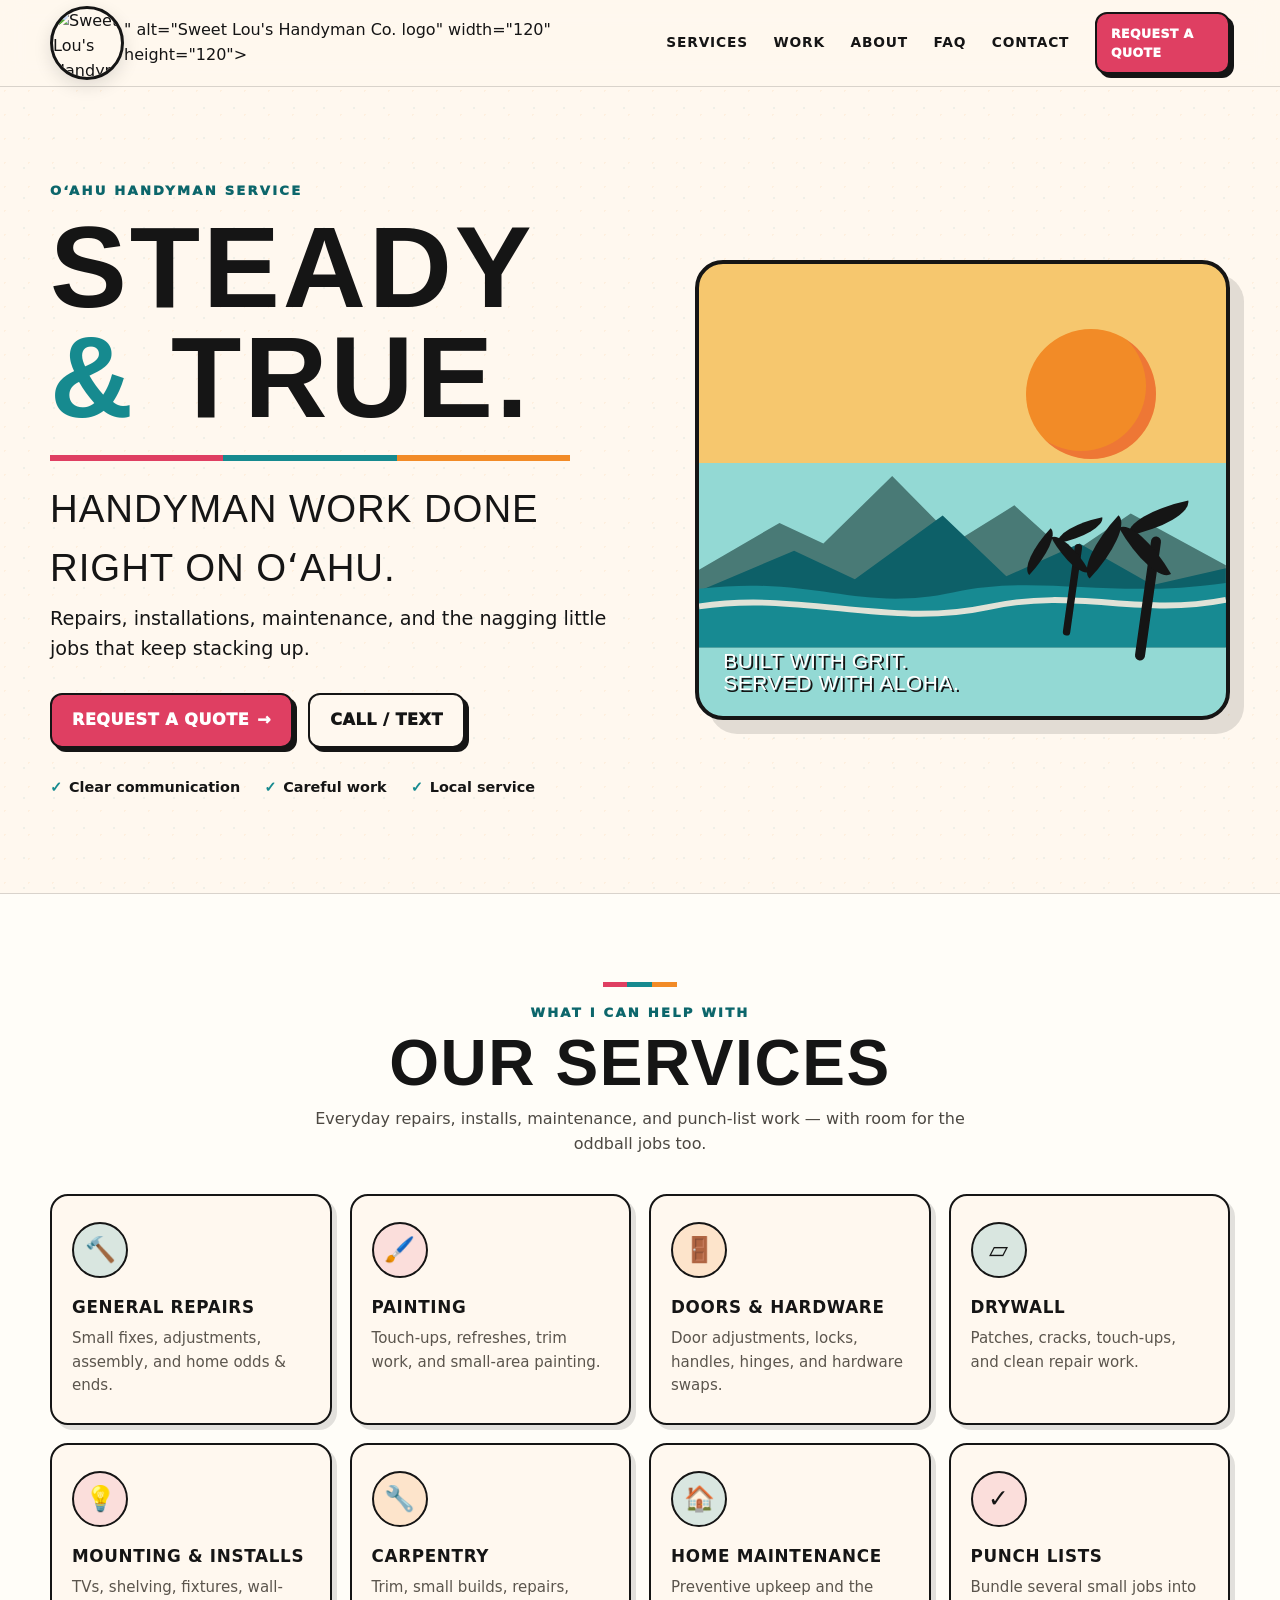
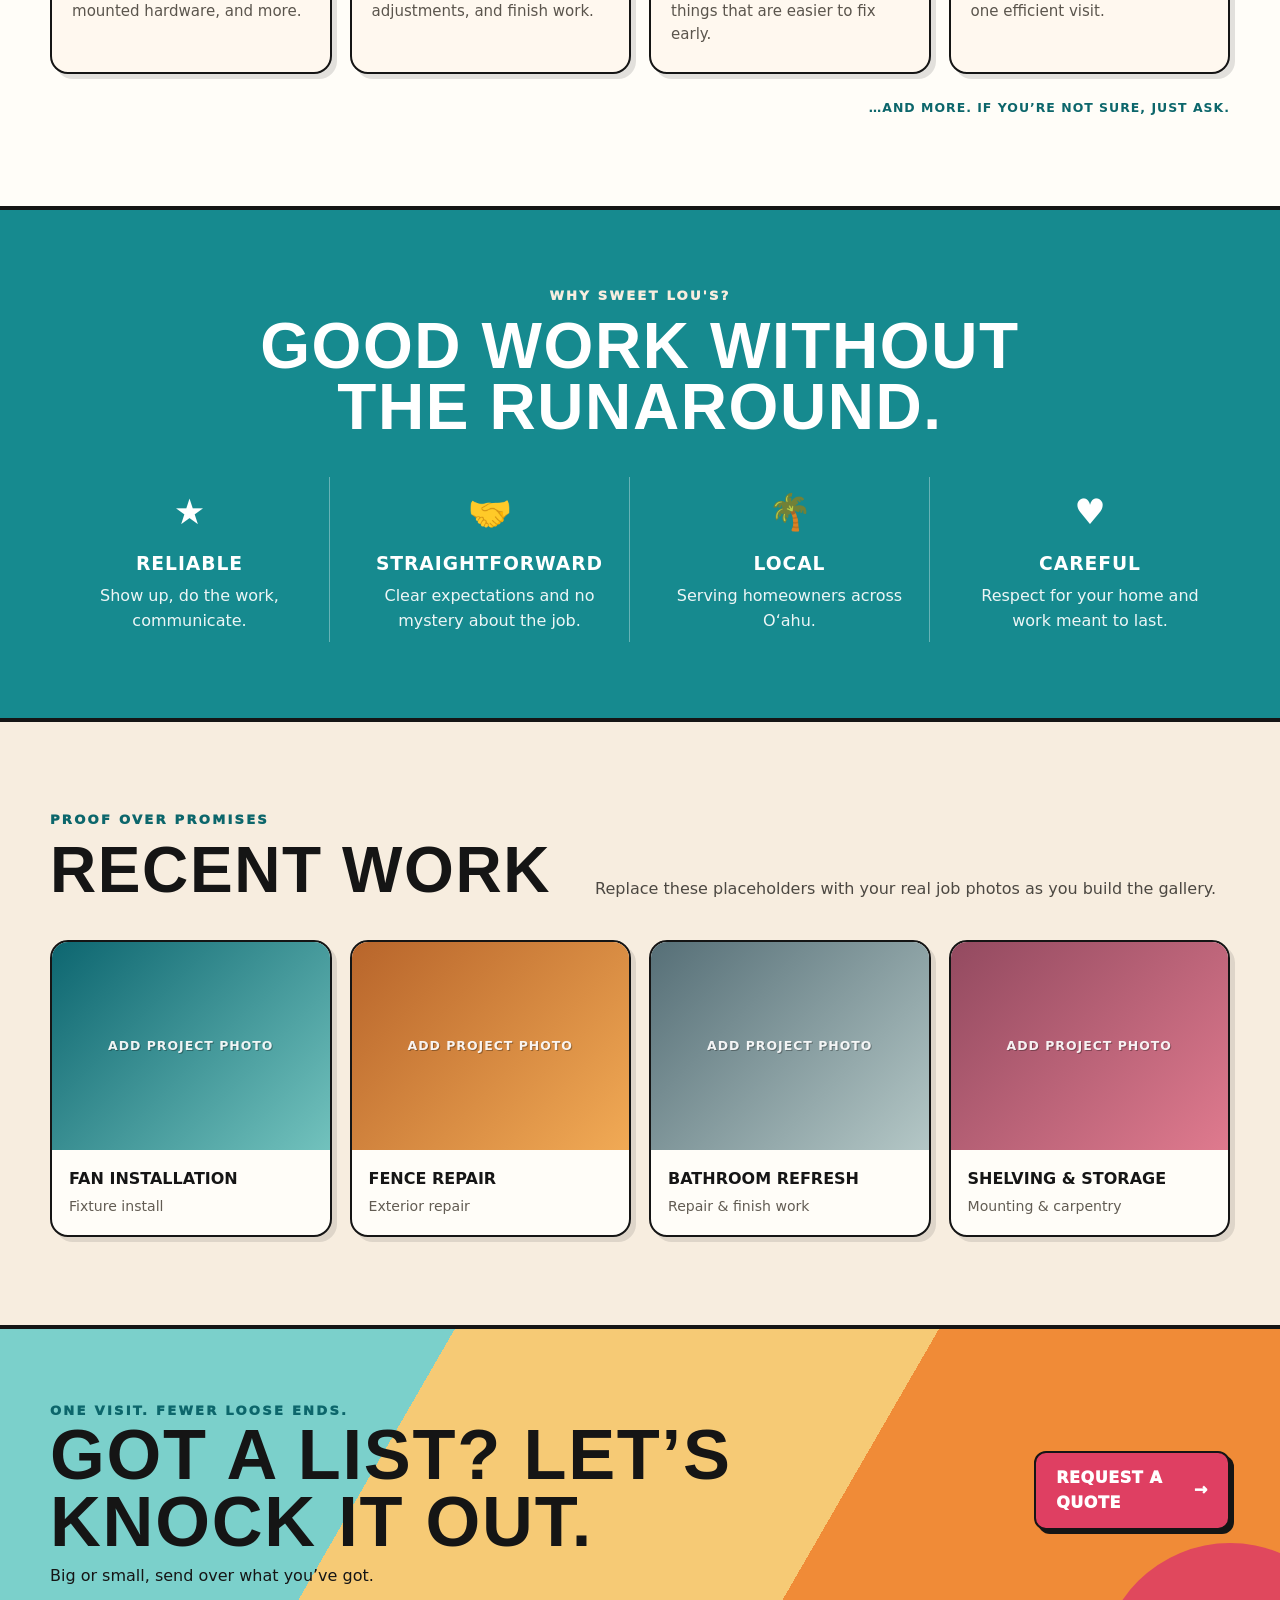
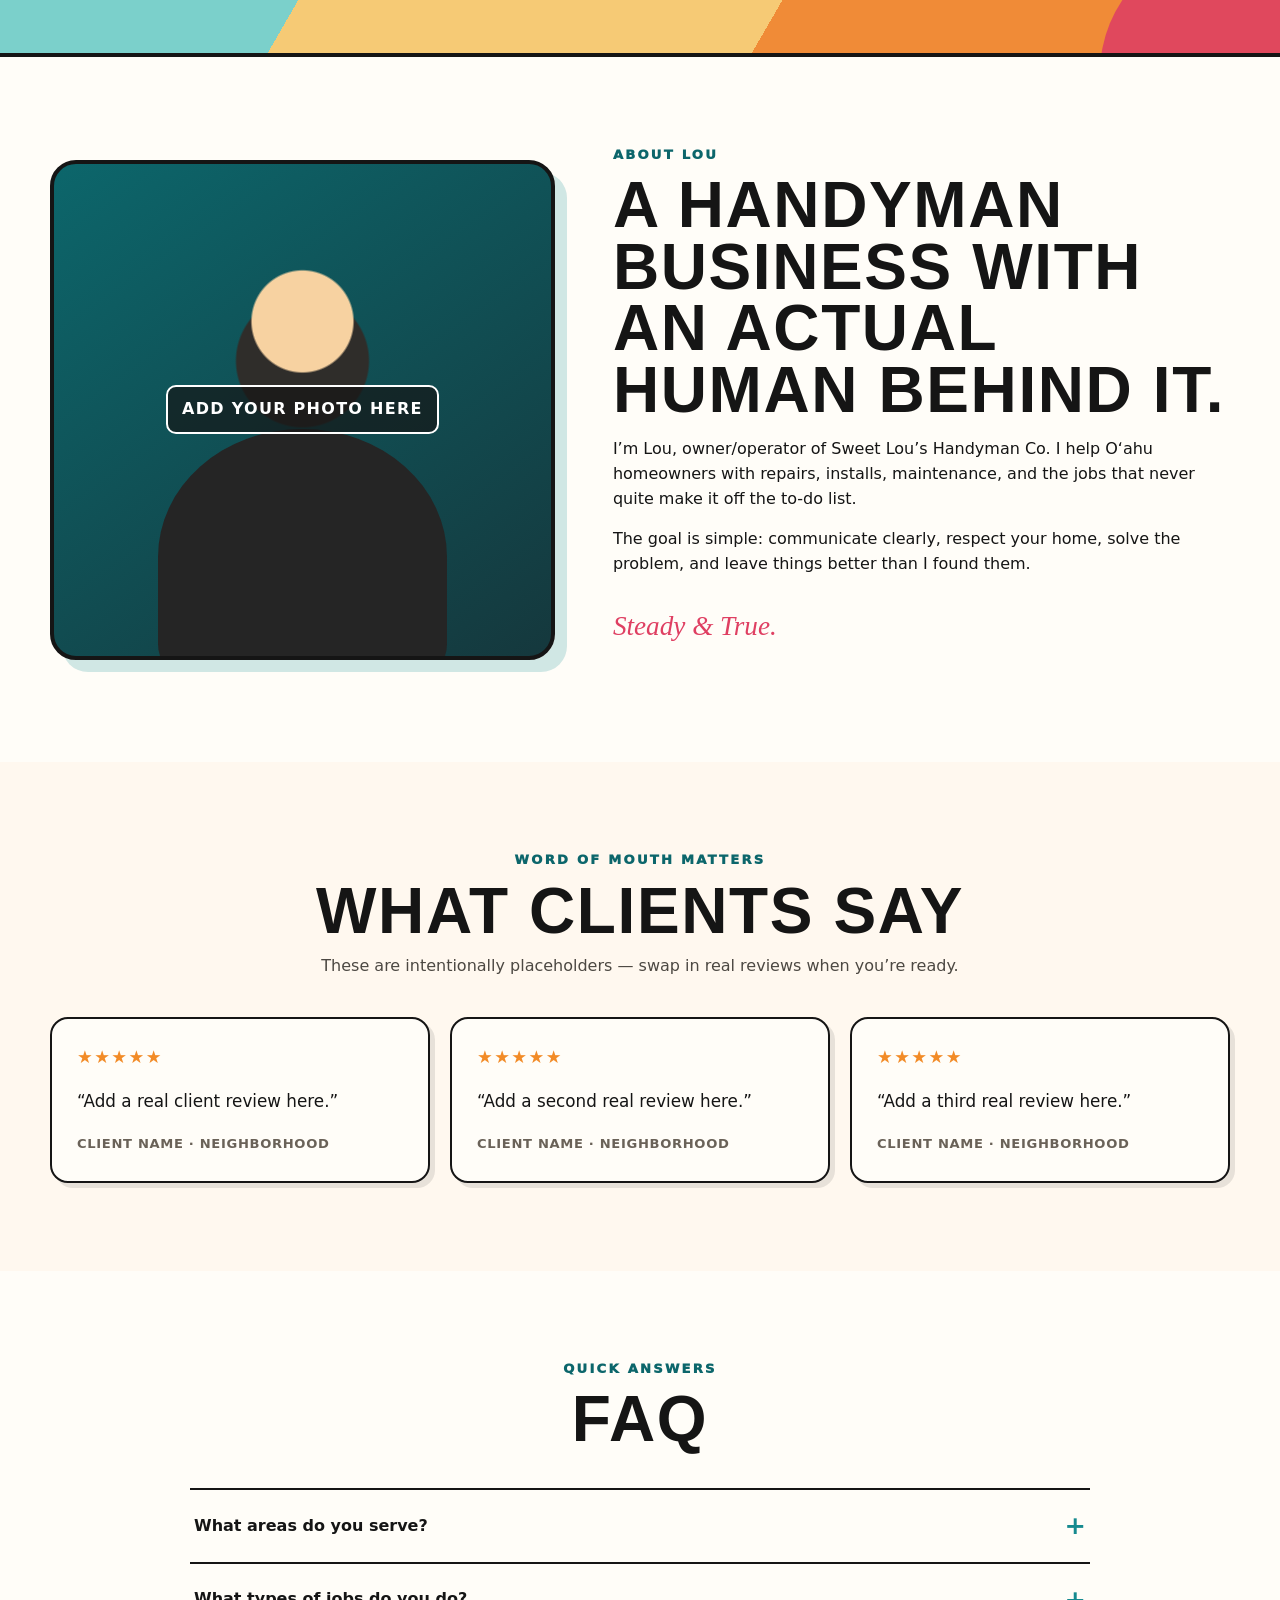
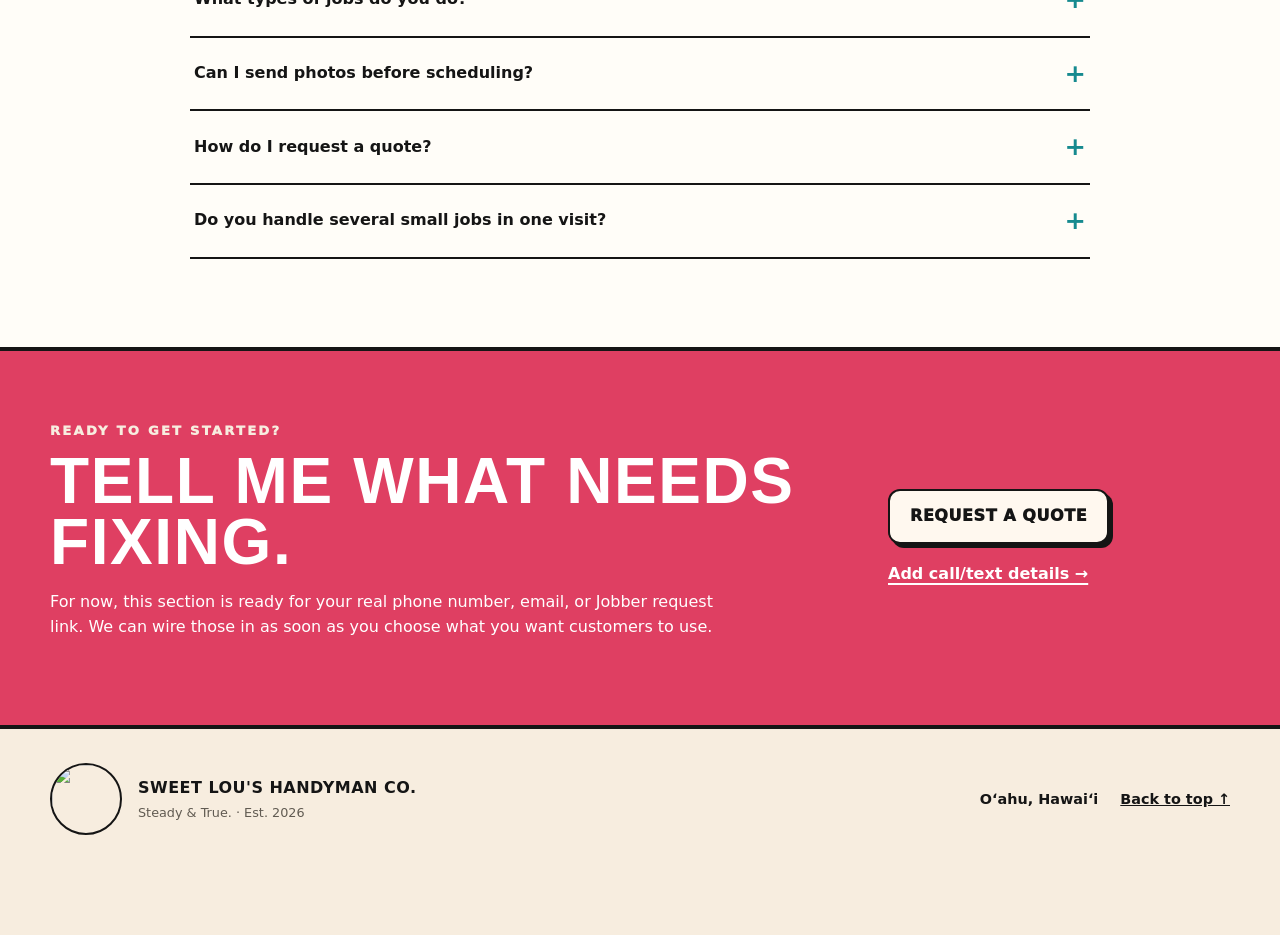
==== index.html @ 9adf1329 "Fix duplicate alt attribute in logo image tag Fixed the logo image tag by removing duplicate attribu" ====
<!doctype html>
<html lang="en">
<head>
  <meta charset="utf-8">
  <meta name="viewport" content="width=device-width, initial-scale=1">
  <meta name="theme-color" content="#168A8F">
  <meta name="description" content="Sweet Lou's Handyman Co. — dependable handyman repairs, installations, maintenance, and punch-list work on Oʻahu.">
  <meta property="og:title" content="Sweet Lou's Handyman Co.">
  <meta property="og:description" content="Steady & True. Handyman work done right on Oʻahu.">
  <meta property="og:type" content="website">
  <meta property="og:url" content="https://sweetloushandymanco.com/">
  <meta property="og:image" content="https://sweetloushandymanco.com/assets/logo.jpg">
  <title>Sweet Lou's Handyman Co. | Oʻahu Handyman</title>
  <link rel="icon" href="assets/logo.jpg">
  <link rel="stylesheet" href="style.css">
  <script defer src="script.js"></script>
</head>
<body>
  <a class="skip-link" href="#main">Skip to content</a>

  <header class="site-header" id="top">
    <div class="shell header-inner">
      <a class="brand" href="#top" aria-label="Sweet Lou's Handyman Co. home">
        <img src="images/logo.png"

     alt="Sweet Lou's Handyman Co."

     class="site-logo">" alt="Sweet Lou's Handyman Co. logo" width="120" height="120">
      </a>

      <button class="menu-toggle" type="button" aria-expanded="false" aria-controls="site-nav">
        <span class="sr-only">Open menu</span>
        <span></span><span></span><span></span>
      </button>

      <nav class="site-nav" id="site-nav" aria-label="Primary navigation">
        <a href="#services">Services</a>
        <a href="#work">Work</a>
        <a href="#about">About</a>
        <a href="#faq">FAQ</a>
        <a href="#contact">Contact</a>
        <a class="button button-small button-coral" href="#contact">Request a quote</a>
      </nav>
    </div>
  </header>

  <main id="main">
    <section class="hero section-pad">
      <div class="shell hero-grid">
        <div class="hero-copy">
          <p class="eyebrow">Oʻahu handyman service</p>
          <h1>Steady <span>&amp;</span> True.</h1>
          <div class="brand-rule" aria-hidden="true"><i></i><i></i><i></i></div>
          <p class="hero-kicker">Handyman work done right on Oʻahu.</p>
          <p class="hero-lede">Repairs, installations, maintenance, and the nagging little jobs that keep stacking up.</p>
          <div class="hero-actions">
            <a class="button button-coral" href="#contact">Request a quote <span aria-hidden="true">→</span></a>
            <a class="button button-outline" href="#contact">Call / text</a>
          </div>
          <ul class="hero-proof" aria-label="Service highlights">
            <li>Clear communication</li>
            <li>Careful work</li>
            <li>Local service</li>
          </ul>
        </div>

        <div class="hero-art" aria-label="Retro Oʻahu landscape illustration" role="img">
          <div class="sun"></div>
          <svg viewBox="0 0 720 430" aria-hidden="true" focusable="false">
            <path class="mountain back" d="M0 324 110 260 170 288 264 196 352 285 431 236 506 304 590 247 720 318 720 430 0 430Z"/>
            <path class="mountain front" d="M0 353 130 298 213 337 333 250 420 333 520 288 620 345 720 322 720 430 0 430Z"/>
            <path class="water" d="M0 350 C160 331 214 383 347 355 C466 329 560 365 720 342 L720 430 L0 430 Z"/>
            <path class="shore" d="M0 374 C139 353 260 404 395 375 C518 348 599 389 720 365"/>
          </svg>
          <div class="palm palm-one"><span></span></div>
          <div class="palm palm-two"><span></span></div>
          <div class="art-label">Built with grit.<br>Served with aloha.</div>
        </div>
      </div>
    </section>

    <section class="services section-pad" id="services">
      <div class="shell">
        <div class="section-heading centered">
          <span class="mini-rule" aria-hidden="true"></span>
          <p class="eyebrow">What I can help with</p>
          <h2>Our services</h2>
          <p>Everyday repairs, installs, maintenance, and punch-list work — with room for the oddball jobs too.</p>
        </div>

        <div class="service-grid">
          <article class="service-card"><div class="icon" aria-hidden="true">🔨</div><h3>General repairs</h3><p>Small fixes, adjustments, assembly, and home odds & ends.</p></article>
          <article class="service-card"><div class="icon" aria-hidden="true">🖌️</div><h3>Painting</h3><p>Touch-ups, refreshes, trim work, and small-area painting.</p></article>
          <article class="service-card"><div class="icon" aria-hidden="true">🚪</div><h3>Doors & hardware</h3><p>Door adjustments, locks, handles, hinges, and hardware swaps.</p></article>
          <article class="service-card"><div class="icon" aria-hidden="true">▱</div><h3>Drywall</h3><p>Patches, cracks, touch-ups, and clean repair work.</p></article>
          <article class="service-card"><div class="icon" aria-hidden="true">💡</div><h3>Mounting & installs</h3><p>TVs, shelving, fixtures, wall-mounted hardware, and more.</p></article>
          <article class="service-card"><div class="icon" aria-hidden="true">🔧</div><h3>Carpentry</h3><p>Trim, small builds, repairs, adjustments, and finish work.</p></article>
          <article class="service-card"><div class="icon" aria-hidden="true">🏠</div><h3>Home maintenance</h3><p>Preventive upkeep and the things that are easier to fix early.</p></article>
          <article class="service-card"><div class="icon" aria-hidden="true">✓</div><h3>Punch lists</h3><p>Bundle several small jobs into one efficient visit.</p></article>
        </div>
        <p class="service-more">…and more. If you’re not sure, just ask.</p>
      </div>
    </section>

    <section class="why-band" aria-labelledby="why-title">
      <div class="shell">
        <div class="section-heading centered light">
          <p class="eyebrow">Why Sweet Lou's?</p>
          <h2 id="why-title">Good work without the runaround.</h2>
        </div>
        <div class="why-grid">
          <article><div class="why-icon">★</div><h3>Reliable</h3><p>Show up, do the work, communicate.</p></article>
          <article><div class="why-icon">🤝</div><h3>Straightforward</h3><p>Clear expectations and no mystery about the job.</p></article>
          <article><div class="why-icon">🌴</div><h3>Local</h3><p>Serving homeowners across Oʻahu.</p></article>
          <article><div class="why-icon">♥</div><h3>Careful</h3><p>Respect for your home and work meant to last.</p></article>
        </div>
      </div>
    </section>

    <section class="work section-pad" id="work">
      <div class="shell">
        <div class="section-heading split-heading">
          <div>
            <p class="eyebrow">Proof over promises</p>
            <h2>Recent work</h2>
          </div>
          <p class="section-note">Replace these placeholders with your real job photos as you build the gallery.</p>
        </div>

        <div class="work-grid">
          <article class="work-card"><div class="work-image placeholder one"><span>Add project photo</span></div><div class="work-meta"><h3>Fan installation</h3><p>Fixture install</p></div></article>
          <article class="work-card"><div class="work-image placeholder two"><span>Add project photo</span></div><div class="work-meta"><h3>Fence repair</h3><p>Exterior repair</p></div></article>
          <article class="work-card"><div class="work-image placeholder three"><span>Add project photo</span></div><div class="work-meta"><h3>Bathroom refresh</h3><p>Repair & finish work</p></div></article>
          <article class="work-card"><div class="work-image placeholder four"><span>Add project photo</span></div><div class="work-meta"><h3>Shelving & storage</h3><p>Mounting & carpentry</p></div></article>
        </div>
      </div>
    </section>

    <section class="list-cta">
      <div class="shell list-cta-inner">
        <div>
          <p class="eyebrow">One visit. Fewer loose ends.</p>
          <h2>Got a list? Let’s knock it out.</h2>
          <p>Big or small, send over what you’ve got.</p>
        </div>
        <a class="button button-coral" href="#contact">Request a quote <span aria-hidden="true">→</span></a>
      </div>
    </section>

    <section class="about section-pad" id="about">
      <div class="shell about-grid">
        <div class="about-photo placeholder portrait" role="img" aria-label="Placeholder for a photo of Lou">
          <span>Add your photo here</span>
        </div>
        <div class="about-copy">
          <p class="eyebrow">About Lou</p>
          <h2>A handyman business with an actual human behind it.</h2>
          <p>I’m Lou, owner/operator of Sweet Lou’s Handyman Co. I help Oʻahu homeowners with repairs, installs, maintenance, and the jobs that never quite make it off the to-do list.</p>
          <p>The goal is simple: communicate clearly, respect your home, solve the problem, and leave things better than I found them.</p>
          <p class="signature">Steady & True.</p>
        </div>
      </div>
    </section>

    <section class="reviews section-pad" aria-labelledby="reviews-title">
      <div class="shell">
        <div class="section-heading centered">
          <p class="eyebrow">Word of mouth matters</p>
          <h2 id="reviews-title">What clients say</h2>
          <p>These are intentionally placeholders — swap in real reviews when you’re ready.</p>
        </div>
        <div class="review-grid">
          <article class="review-card"><div class="stars" aria-hidden="true">★★★★★</div><p>“Add a real client review here.”</p><span>Client name · Neighborhood</span></article>
          <article class="review-card"><div class="stars" aria-hidden="true">★★★★★</div><p>“Add a second real review here.”</p><span>Client name · Neighborhood</span></article>
          <article class="review-card"><div class="stars" aria-hidden="true">★★★★★</div><p>“Add a third real review here.”</p><span>Client name · Neighborhood</span></article>
        </div>
      </div>
    </section>

    <section class="faq section-pad" id="faq">
      <div class="shell faq-shell">
        <div class="section-heading centered">
          <p class="eyebrow">Quick answers</p>
          <h2>FAQ</h2>
        </div>
        <div class="accordion" data-accordion>
          <article class="faq-item">
            <h3><button type="button" aria-expanded="false"><span>What areas do you serve?</span><b aria-hidden="true">+</b></button></h3>
            <div class="faq-panel" hidden><p>Sweet Lou’s serves Oʻahu. Final service-area wording can be tightened once you decide exactly how far you want to travel for different job sizes.</p></div>
          </article>
          <article class="faq-item">
            <h3><button type="button" aria-expanded="false"><span>What types of jobs do you do?</span><b aria-hidden="true">+</b></button></h3>
            <div class="faq-panel" hidden><p>General repairs, drywall, painting, doors and hardware, mounting, installations, small carpentry, home maintenance, and punch lists. If a job falls outside your scope, you can say so up front.</p></div>
          </article>
          <article class="faq-item">
            <h3><button type="button" aria-expanded="false"><span>Can I send photos before scheduling?</span><b aria-hidden="true">+</b></button></h3>
            <div class="faq-panel" hidden><p>Yes. Photos and a short description make it much easier to understand the job and plan the visit. This will later be a natural place to plug in your smarter quote-intake system.</p></div>
          </article>
          <article class="faq-item">
            <h3><button type="button" aria-expanded="false"><span>How do I request a quote?</span><b aria-hidden="true">+</b></button></h3>
            <div class="faq-panel" hidden><p>For version one, the site can route visitors to your preferred contact or Jobber request link. Online booking and AI-assisted quote intake can be added later without redesigning the whole site.</p></div>
          </article>
          <article class="faq-item">
            <h3><button type="button" aria-expanded="false"><span>Do you handle several small jobs in one visit?</span><b aria-hidden="true">+</b></button></h3>
            <div class="faq-panel" hidden><p>Yes — punch lists are a great fit. Grouping several small tasks together can make the visit more efficient.</p></div>
          </article>
        </div>
      </div>
    </section>

    <section class="contact-band" id="contact">
      <div class="shell contact-grid">
        <div>
          <p class="eyebrow">Ready to get started?</p>
          <h2>Tell me what needs fixing.</h2>
          <p>For now, this section is ready for your real phone number, email, or Jobber request link. We can wire those in as soon as you choose what you want customers to use.</p>
        </div>
        <div class="contact-actions">
          <a class="button button-cream" href="#contact" data-placeholder-action="quote">Request a quote</a>
          <a class="text-link" href="#contact" data-placeholder-action="contact">Add call/text details →</a>
        </div>
      </div>
    </section>
  </main>

  <footer class="site-footer">
    <div class="shell footer-grid">
      <div class="footer-brand">
        <img src="assets/logo.jpg" alt="" width="92" height="92">
        <div><strong>Sweet Lou's Handyman Co.</strong><span>Steady & True. · Est. 2026</span></div>
      </div>
      <div class="footer-meta">
        <span>Oʻahu, Hawaiʻi</span>
        <a href="#top">Back to top ↑</a>
      </div>
    </div>
  </footer>

  <div class="mobile-cta" aria-label="Quick actions">
    <a href="#contact">Request a quote</a>
    <a href="#contact">Call / text</a>
  </div>

  <div class="toast" role="status" aria-live="polite" aria-atomic="true"></div>
</body>
</html>
---- style.css ----
:root {
  --ink: #151515;
  --cream: #f7eddf;
  --cream-2: #fff8ef;
  --paper: #fffdf8;
  --teal: #168a8f;
  --teal-dark: #0c666b;
  --coral: #df3f62;
  --coral-dark: #bd2f4d;
  --orange: #f28b27;
  --line: rgba(21, 21, 21, .16);
  --shadow: 0 18px 50px rgba(34, 28, 19, .12);
  --radius: 22px;
  --shell: min(1180px, calc(100% - 40px));
}

* { box-sizing: border-box; }
html { scroll-behavior: smooth; }
body {
  margin: 0;
  background: var(--cream-2);
  color: var(--ink);
  font-family: Inter, ui-sans-serif, system-ui, -apple-system, BlinkMacSystemFont, "Segoe UI", sans-serif;
  line-height: 1.55;
  text-rendering: optimizeLegibility;
}
img { max-width: 100%; display: block; }
a { color: inherit; }
button, a { -webkit-tap-highlight-color: transparent; }
button { font: inherit; }

.sr-only { position: absolute; width: 1px; height: 1px; padding: 0; margin: -1px; overflow: hidden; clip: rect(0,0,0,0); white-space: nowrap; border: 0; }
.skip-link { position: fixed; left: 16px; top: -100px; z-index: 9999; background: var(--ink); color: white; padding: 10px 14px; border-radius: 8px; }
.skip-link:focus { top: 16px; }
.shell { width: var(--shell); margin-inline: auto; }
.section-pad { padding: 88px 0; }

.site-header {
  position: sticky;
  top: 0;
  z-index: 1000;
  background: rgba(255, 248, 239, .94);
  backdrop-filter: blur(12px);
  border-bottom: 1px solid var(--line);
}
.header-inner { min-height: 86px; display: flex; align-items: center; justify-content: space-between; gap: 24px; }
.brand { display: inline-flex; align-items: center; text-decoration: none; }
.brand img { width: 74px; height: 74px; object-fit: cover; border-radius: 50%; border: 3px solid var(--ink); box-shadow: 0 6px 18px rgba(0,0,0,.12); }
.site-nav { display: flex; align-items: center; gap: clamp(16px, 2vw, 30px); font-size: .86rem; font-weight: 900; letter-spacing: .06em; text-transform: uppercase; }
.site-nav a { text-decoration: none; }
.site-nav > a:not(.button) { position: relative; }
.site-nav > a:not(.button)::after { content: ""; position: absolute; left: 0; right: 100%; bottom: -6px; height: 3px; background: var(--teal); transition: right .2s ease; }
.site-nav > a:not(.button):hover::after, .site-nav > a:not(.button):focus-visible::after { right: 0; }
.menu-toggle { display: none; width: 46px; height: 46px; border: 2px solid var(--ink); border-radius: 12px; background: transparent; padding: 9px; }
.menu-toggle span:not(.sr-only) { display: block; height: 3px; background: var(--ink); margin: 4px 0; border-radius: 4px; }

.button { display: inline-flex; align-items: center; justify-content: center; gap: 8px; min-height: 50px; padding: 13px 20px; border: 2px solid var(--ink); border-radius: 12px; text-decoration: none; font-weight: 950; letter-spacing: .035em; text-transform: uppercase; transition: transform .15s ease, box-shadow .15s ease, background .15s ease; box-shadow: 4px 4px 0 var(--ink); }
.button:hover, .button:focus-visible { transform: translate(-2px,-2px); box-shadow: 7px 7px 0 var(--ink); }
.button-small { min-height: 42px; padding: 10px 14px; font-size: .78rem; }
.button-coral { background: var(--coral); color: white; }
.button-coral:hover, .button-coral:focus-visible { background: var(--coral-dark); }
.button-outline { background: var(--cream-2); color: var(--ink); }
.button-cream { background: var(--cream-2); color: var(--ink); }

.hero { overflow: hidden; position: relative; border-bottom: 1px solid var(--line); }
.hero::before { content: ""; position: absolute; inset: 0; background-image: radial-gradient(circle at 20% 15%, rgba(242,139,39,.08) 0 1px, transparent 1px), radial-gradient(circle at 80% 70%, rgba(22,138,143,.07) 0 1px, transparent 1px); background-size: 24px 24px, 30px 30px; pointer-events: none; }
.hero-grid { min-height: 630px; display: grid; grid-template-columns: 1.05fr .95fr; align-items: center; gap: 54px; position: relative; }
.eyebrow { margin: 0 0 10px; color: var(--teal-dark); font-size: .82rem; font-weight: 950; letter-spacing: .17em; text-transform: uppercase; }
.hero h1, .section-heading h2, .about-copy h2, .list-cta h2, .contact-band h2 {
  margin: 0;
  font-family: Impact, Haettenschweiler, "Arial Narrow Bold", sans-serif;
  text-transform: uppercase;
  letter-spacing: .025em;
  line-height: .96;
}
.hero h1 { font-size: clamp(4rem, 9vw, 7.6rem); }
.hero h1 span { color: var(--teal); }
.brand-rule { display: flex; gap: 0; width: min(520px, 94%); margin: 22px 0 18px; }
.brand-rule i { height: 6px; display: block; flex: 1; }
.brand-rule i:nth-child(1) { background: var(--coral); }
.brand-rule i:nth-child(2) { background: var(--teal); }
.brand-rule i:nth-child(3) { background: var(--orange); }
.hero-kicker { margin: 0 0 6px; font-family: Impact, Haettenschweiler, "Arial Narrow Bold", sans-serif; text-transform: uppercase; font-size: clamp(1.6rem, 3vw, 2.55rem); letter-spacing: .025em; }
.hero-lede { max-width: 600px; margin: 0; font-size: clamp(1rem, 1.6vw, 1.2rem); }
.hero-actions { display: flex; flex-wrap: wrap; gap: 15px; margin-top: 30px; }
.hero-proof { display: flex; flex-wrap: wrap; gap: 10px 24px; padding: 0; margin: 28px 0 0; list-style: none; font-size: .9rem; font-weight: 800; }
.hero-proof li::before { content: "✓"; color: var(--teal); margin-right: 7px; font-weight: 1000; }

.hero-art { position: relative; min-height: 460px; border: 4px solid var(--ink); border-radius: 28px; overflow: hidden; background: linear-gradient(#f6c76e 0 44%, #93d9d4 44% 100%); box-shadow: 14px 14px 0 rgba(21,21,21,.12); }
.hero-art svg { position: absolute; inset: auto 0 0; width: 100%; height: 100%; }
.hero-art .mountain.back { fill: #497a76; }
.hero-art .mountain.front { fill: #0d6068; }
.hero-art .water { fill: #178a92; }
.hero-art .shore { fill: none; stroke: #f7eddf; stroke-width: 8; opacity: .9; }
.sun { position: absolute; width: 130px; aspect-ratio: 1; border-radius: 50%; background: var(--orange); right: 70px; top: 65px; box-shadow: inset -10px -8px 0 rgba(223,63,98,.25); }
.palm { position: absolute; width: 90px; height: 175px; bottom: 55px; z-index: 2; transform-origin: bottom center; }
.palm::before { content:""; position:absolute; left: 42px; bottom: 0; width: 10px; height: 125px; background: var(--ink); transform: rotate(8deg); border-radius: 8px; }
.palm span, .palm span::before, .palm span::after { position:absolute; content:""; width: 66px; height: 22px; background: var(--ink); border-radius: 100% 0 100% 0; top: 28px; left: 25px; transform-origin: 0 50%; }
.palm span { transform: rotate(-12deg); }
.palm span::before { top: -2px; left: 3px; transform: rotate(72deg); }
.palm span::after { top: -2px; left: 1px; transform: rotate(145deg); }
.palm-one { right: 35px; }
.palm-two { right: 110px; bottom: 80px; transform: scale(.74); }
.art-label { position:absolute; left: 24px; bottom: 22px; z-index:3; color: white; font-family: Impact, Haettenschweiler, "Arial Narrow Bold", sans-serif; text-transform:uppercase; font-size: 1.3rem; line-height:1.05; letter-spacing:.03em; text-shadow: 2px 2px 0 var(--ink); }

.section-heading { margin-bottom: 38px; }
.section-heading.centered { text-align: center; max-width: 760px; margin-inline: auto; margin-bottom: 38px; }
.section-heading h2, .about-copy h2, .list-cta h2, .contact-band h2 { font-size: clamp(2.4rem, 5vw, 4.2rem); }
.section-heading p:not(.eyebrow) { max-width: 700px; margin: 12px auto 0; color: #4c4842; }
.mini-rule { display: block; width: 74px; height: 5px; margin: 0 auto 16px; background: linear-gradient(90deg,var(--coral) 0 33%,var(--teal) 33% 66%,var(--orange) 66%); }

.services { background: var(--paper); }
.service-grid { display:grid; grid-template-columns: repeat(4, 1fr); gap: 18px; }
.service-card { padding: 26px 20px; background: var(--cream-2); border: 2px solid var(--ink); border-radius: 18px; box-shadow: 5px 5px 0 rgba(21,21,21,.12); transition: transform .15s ease; }
.service-card:hover { transform: translateY(-4px); }
.service-card:nth-child(3n+1) .icon { background: rgba(22,138,143,.16); }
.service-card:nth-child(3n+2) .icon { background: rgba(223,63,98,.14); }
.service-card:nth-child(3n) .icon { background: rgba(242,139,39,.18); }
.icon { width: 56px; height: 56px; display:grid; place-items:center; border: 2px solid var(--ink); border-radius: 50%; font-size:1.55rem; margin-bottom: 16px; }
.service-card h3 { margin:0 0 7px; font-size:1.05rem; text-transform:uppercase; letter-spacing:.04em; }
.service-card p { margin:0; color:#5b554d; font-size:.94rem; }
.service-more { margin:24px 0 0; text-align:right; font-weight:900; text-transform:uppercase; font-size:.78rem; letter-spacing:.08em; color:var(--teal-dark); }

.why-band { background: var(--teal); color: white; padding: 76px 0; border-block: 4px solid var(--ink); }
.section-heading.light .eyebrow, .section-heading.light p { color: var(--cream); }
.why-grid { display:grid; grid-template-columns: repeat(4,1fr); gap: 20px; }
.why-grid article { text-align:center; padding: 8px 18px; border-right: 1px solid rgba(255,255,255,.35); }
.why-grid article:last-child { border-right:0; }
.why-icon { font-size:2.2rem; margin-bottom:10px; }
.why-grid h3 { margin:0 0 6px; text-transform:uppercase; letter-spacing:.05em; }
.why-grid p { margin:0; opacity:.92; }

.work { background: var(--cream); }
.split-heading { display:flex; justify-content:space-between; align-items:end; gap:30px; }
.section-note { max-width:420px; margin:0; color:#5a544c; }
.work-grid { display:grid; grid-template-columns: repeat(4,1fr); gap:18px; }
.work-card { background: var(--paper); border:2px solid var(--ink); border-radius:18px; overflow:hidden; box-shadow: 5px 5px 0 rgba(21,21,21,.11); }
.work-image { aspect-ratio: 4 / 3; display:grid; place-items:center; color:rgba(255,255,255,.92); font-weight:900; text-transform:uppercase; font-size:.78rem; letter-spacing:.08em; text-shadow:1px 1px 0 rgba(0,0,0,.3); }
.work-image.one { background: linear-gradient(135deg,#0d6670,#72c2bd); }
.work-image.two { background: linear-gradient(135deg,#b8652b,#f1aa55); }
.work-image.three { background: linear-gradient(135deg,#566f77,#b4c7c6); }
.work-image.four { background: linear-gradient(135deg,#934a60,#df7a8e); }
.work-meta { padding:17px; }
.work-meta h3 { margin:0 0 4px; text-transform:uppercase; font-size:1rem; }
.work-meta p { margin:0; color:#625c53; font-size:.88rem; }

.list-cta { padding: 64px 0; background: linear-gradient(120deg,#7bd0cb 0 31%,#f6ca75 31% 64%,#f08b37 64% 100%); border-block:4px solid var(--ink); position:relative; overflow:hidden; }
.list-cta::after { content:""; position:absolute; width:260px; aspect-ratio:1; border-radius:50%; background:var(--coral); right:-80px; bottom:-150px; opacity:.88; }
.list-cta-inner { display:flex; align-items:center; justify-content:space-between; gap:34px; position:relative; z-index:1; }
.list-cta h2 { font-size:clamp(2.7rem,5.5vw,5rem); }
.list-cta p { margin:8px 0 0; }

.about { background: var(--paper); }
.about-grid { display:grid; grid-template-columns: .9fr 1.1fr; gap:58px; align-items:center; }
.about-photo { min-height:500px; border:4px solid var(--ink); border-radius:26px; box-shadow:12px 12px 0 rgba(22,138,143,.2); }
.placeholder { position:relative; overflow:hidden; }
.portrait { display:grid; place-items:center; color:white; background: radial-gradient(circle at 50% 32%, #f7d2a1 0 12%, transparent 12.5%), radial-gradient(circle at 50% 40%, #2f2d2a 0 17%, transparent 17.5%), linear-gradient(145deg,var(--teal-dark),#15383d); }
.portrait::before { content:""; position:absolute; width:58%; height:52%; border-radius:50% 50% 16% 16%; bottom:-6%; left:21%; background:#252525; }
.portrait span { position:relative; z-index:2; padding:10px 14px; border:2px solid white; border-radius:10px; background:rgba(21,21,21,.68); font-weight:900; text-transform:uppercase; letter-spacing:.08em; }
.about-copy p { max-width:700px; }
.about-copy .signature { font-family: Georgia, serif; font-style:italic; font-size:1.7rem; color:var(--coral); margin-top:28px; }

.reviews { background:var(--cream-2); }
.review-grid { display:grid; grid-template-columns:repeat(3,1fr); gap:20px; }
.review-card { background:var(--paper); border:2px solid var(--ink); border-radius:18px; padding:25px; box-shadow:5px 5px 0 rgba(21,21,21,.1); }
.stars { color:var(--orange); letter-spacing:.08em; font-size:1.1rem; }
.review-card p { font-size:1.05rem; }
.review-card span { font-size:.82rem; font-weight:900; color:#6a6258; text-transform:uppercase; letter-spacing:.05em; }

.faq { background:var(--paper); }
.faq-shell { max-width:900px; }
.accordion { border-top:2px solid var(--ink); }
.faq-item { border-bottom:2px solid var(--ink); }
.faq-item h3 { margin:0; }
.faq-item button { width:100%; min-height:66px; display:flex; justify-content:space-between; align-items:center; gap:24px; padding:16px 4px; border:0; background:transparent; text-align:left; color:var(--ink); font-weight:900; font-size:1rem; cursor:pointer; }
.faq-item b { font-size:1.6rem; color:var(--teal); transition:transform .2s ease; }
.faq-item button[aria-expanded="true"] b { transform:rotate(45deg); }
.faq-panel { padding:0 4px 20px; color:#544f48; }
.faq-panel p { margin:0; }

.contact-band { background:var(--coral); color:white; border-block:4px solid var(--ink); padding:70px 0; }
.contact-band .eyebrow { color:var(--cream); }
.contact-grid { display:grid; grid-template-columns:1.4fr .6fr; gap:40px; align-items:center; }
.contact-band p { max-width:700px; }
.contact-actions { display:flex; flex-direction:column; align-items:flex-start; gap:18px; }
.text-link { font-weight:900; text-decoration-thickness:2px; text-underline-offset:4px; }

.site-footer { background:var(--cream); padding:34px 0 100px; }
.footer-grid { display:flex; justify-content:space-between; align-items:center; gap:24px; }
.footer-brand { display:flex; align-items:center; gap:16px; }
.footer-brand img { width:72px; height:72px; object-fit:cover; border-radius:50%; border:2px solid var(--ink); }
.footer-brand strong, .footer-brand span { display:block; }
.footer-brand strong { text-transform:uppercase; letter-spacing:.03em; }
.footer-brand span { font-size:.8rem; color:#615b52; margin-top:3px; }
.footer-meta { display:flex; gap:22px; align-items:center; font-size:.9rem; font-weight:800; }

.mobile-cta { display:none; }
.toast { position:fixed; right:20px; bottom:20px; z-index:2000; max-width:340px; padding:14px 16px; border-radius:12px; background:var(--ink); color:white; box-shadow:var(--shadow); opacity:0; transform:translateY(12px); pointer-events:none; transition:.2s ease; font-size:.92rem; }
.toast.show { opacity:1; transform:translateY(0); }

:focus-visible { outline:4px solid var(--orange); outline-offset:3px; }

@media (max-width: 980px) {
  :root { --shell: min(100% - 28px, 820px); }
  .section-pad { padding:70px 0; }
  .site-nav { position:absolute; top:86px; left:0; right:0; display:none; flex-direction:column; align-items:stretch; padding:18px 22px 24px; background:var(--cream-2); border-bottom:2px solid var(--ink); box-shadow:0 18px 30px rgba(0,0,0,.1); }
  .site-nav.open { display:flex; }
  .site-nav > a:not(.button) { padding:8px 0; }
  .menu-toggle { display:block; }
  .hero-grid { grid-template-columns:1fr; min-height:auto; gap:38px; }
  .hero-copy { padding-top:14px; }
  .hero-art { min-height:380px; }
  .service-grid, .work-grid { grid-template-columns:repeat(2,1fr); }
  .why-grid { grid-template-columns:repeat(2,1fr); }
  .why-grid article:nth-child(2) { border-right:0; }
  .why-grid article { padding:22px; border-bottom:1px solid rgba(255,255,255,.3); }
  .why-grid article:nth-child(3), .why-grid article:nth-child(4) { border-bottom:0; }
  .about-grid { grid-template-columns:1fr; }
  .about-photo { min-height:420px; }
  .review-grid { grid-template-columns:1fr; }
  .contact-grid { grid-template-columns:1fr; }
}

@media (max-width: 640px) {
  body { padding-bottom:72px; }
  .header-inner { min-height:76px; }
  .brand img { width:62px; height:62px; }
  .site-nav { top:76px; }
  .section-pad { padding:56px 0; }
  .hero { padding-top:38px; }
  .hero h1 { font-size:clamp(3.2rem,16vw,5rem); }
  .hero-kicker { font-size:1.6rem; }
  .hero-actions .button { width:100%; }
  .hero-art { min-height:300px; border-width:3px; }
  .sun { width:92px; right:38px; top:42px; }
  .palm { transform:scale(.72); transform-origin:bottom right; }
  .palm-two { right:75px; transform:scale(.52); }
  .service-grid, .work-grid, .why-grid { grid-template-columns:1fr; }
  .service-card { display:grid; grid-template-columns:56px 1fr; column-gap:14px; align-items:start; }
  .service-card .icon { grid-row:1 / span 2; margin:0; }
  .service-card h3 { margin-top:4px; }
  .why-grid article { border-right:0; border-bottom:1px solid rgba(255,255,255,.3)!important; }
  .why-grid article:last-child { border-bottom:0!important; }
  .split-heading, .list-cta-inner, .footer-grid { flex-direction:column; align-items:flex-start; }
  .list-cta h2 { font-size:2.9rem; }
  .about-photo { min-height:360px; }
  .contact-actions, .contact-actions .button { width:100%; }
  .footer-meta { flex-direction:column; align-items:flex-start; gap:7px; }
  .site-footer { padding-bottom:30px; }
  .mobile-cta { display:grid; grid-template-columns:1.35fr 1fr; position:fixed; z-index:1500; left:0; right:0; bottom:0; background:var(--ink); padding:8px; gap:8px; }
  .mobile-cta a { min-height:48px; display:grid; place-items:center; text-align:center; text-decoration:none; border-radius:10px; font-size:.78rem; font-weight:950; text-transform:uppercase; letter-spacing:.05em; }
  .mobile-cta a:first-child { background:var(--coral); color:white; }
  .mobile-cta a:last-child { background:var(--cream); color:var(--ink); }
  .toast { bottom:84px; left:14px; right:14px; max-width:none; }
}

@media (prefers-reduced-motion: reduce) {
  *, *::before, *::after { scroll-behavior:auto!important; animation:none!important; transition:none!important; }
}
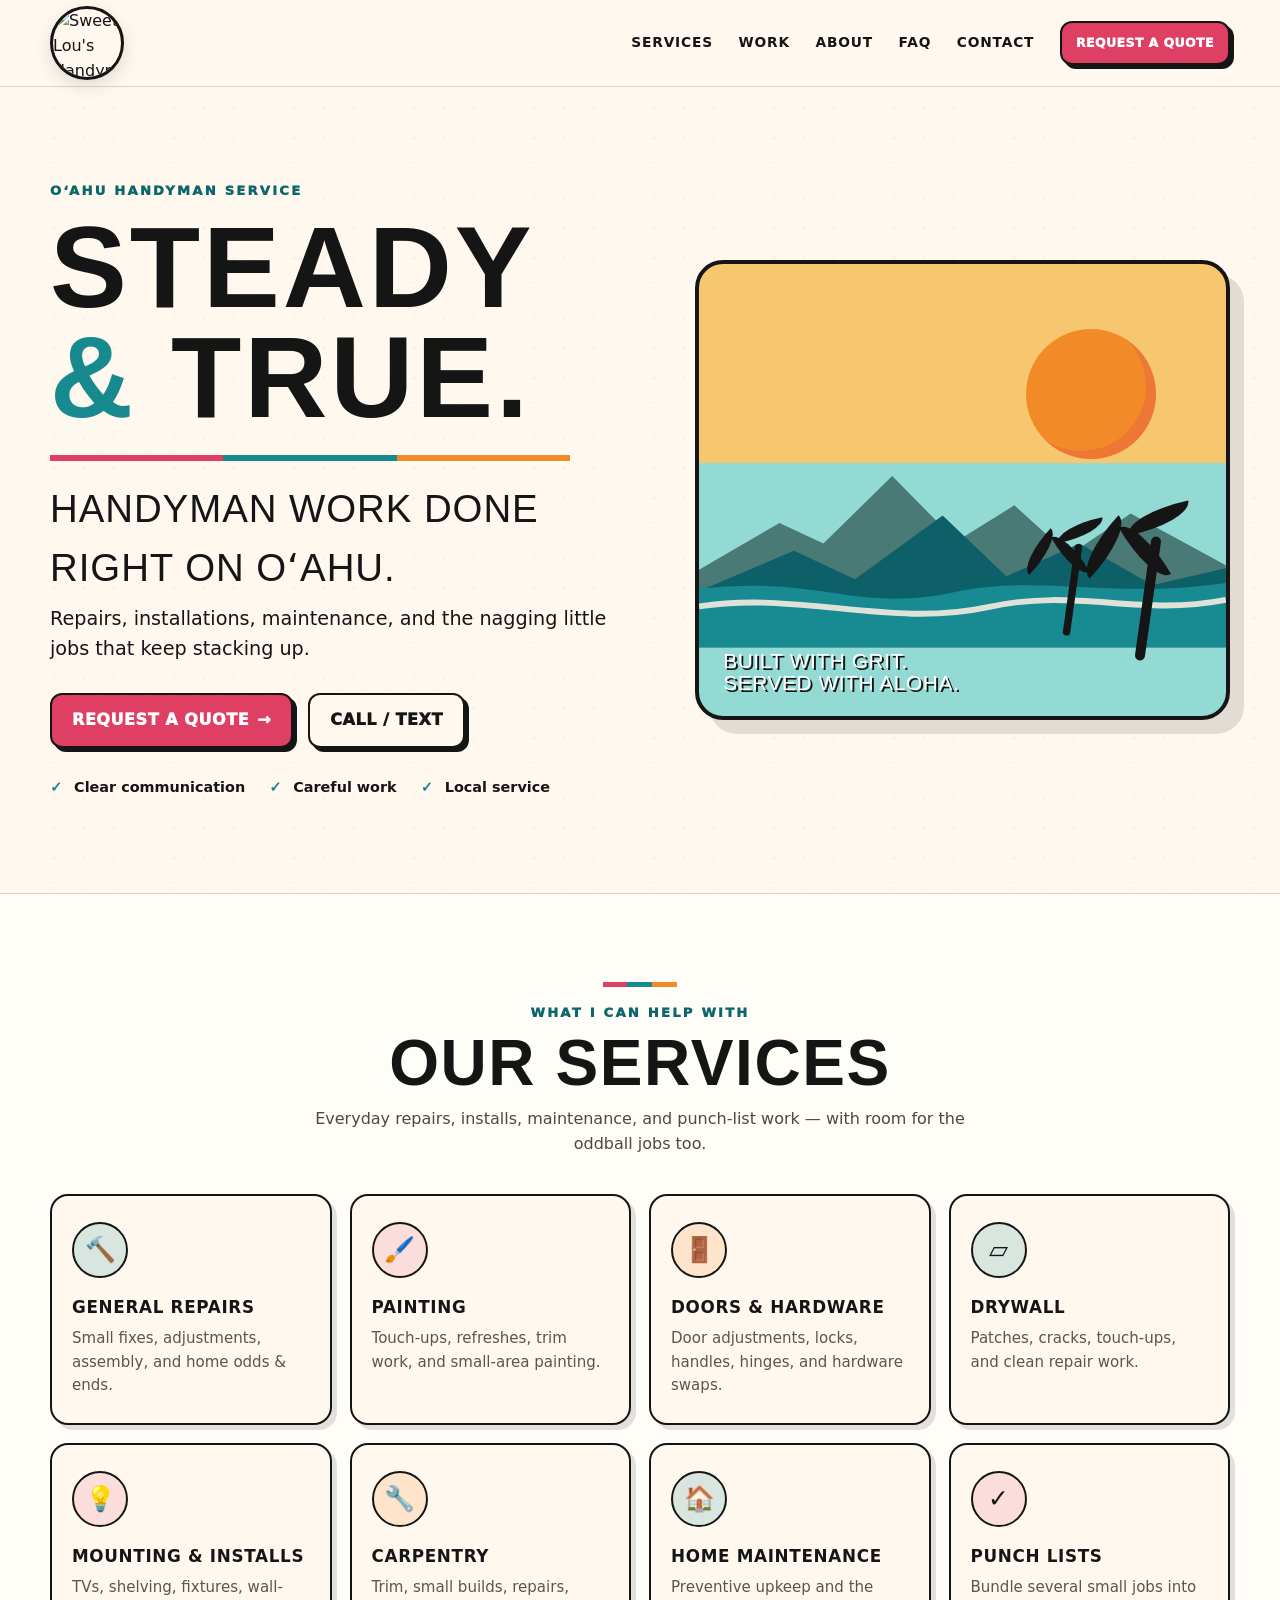
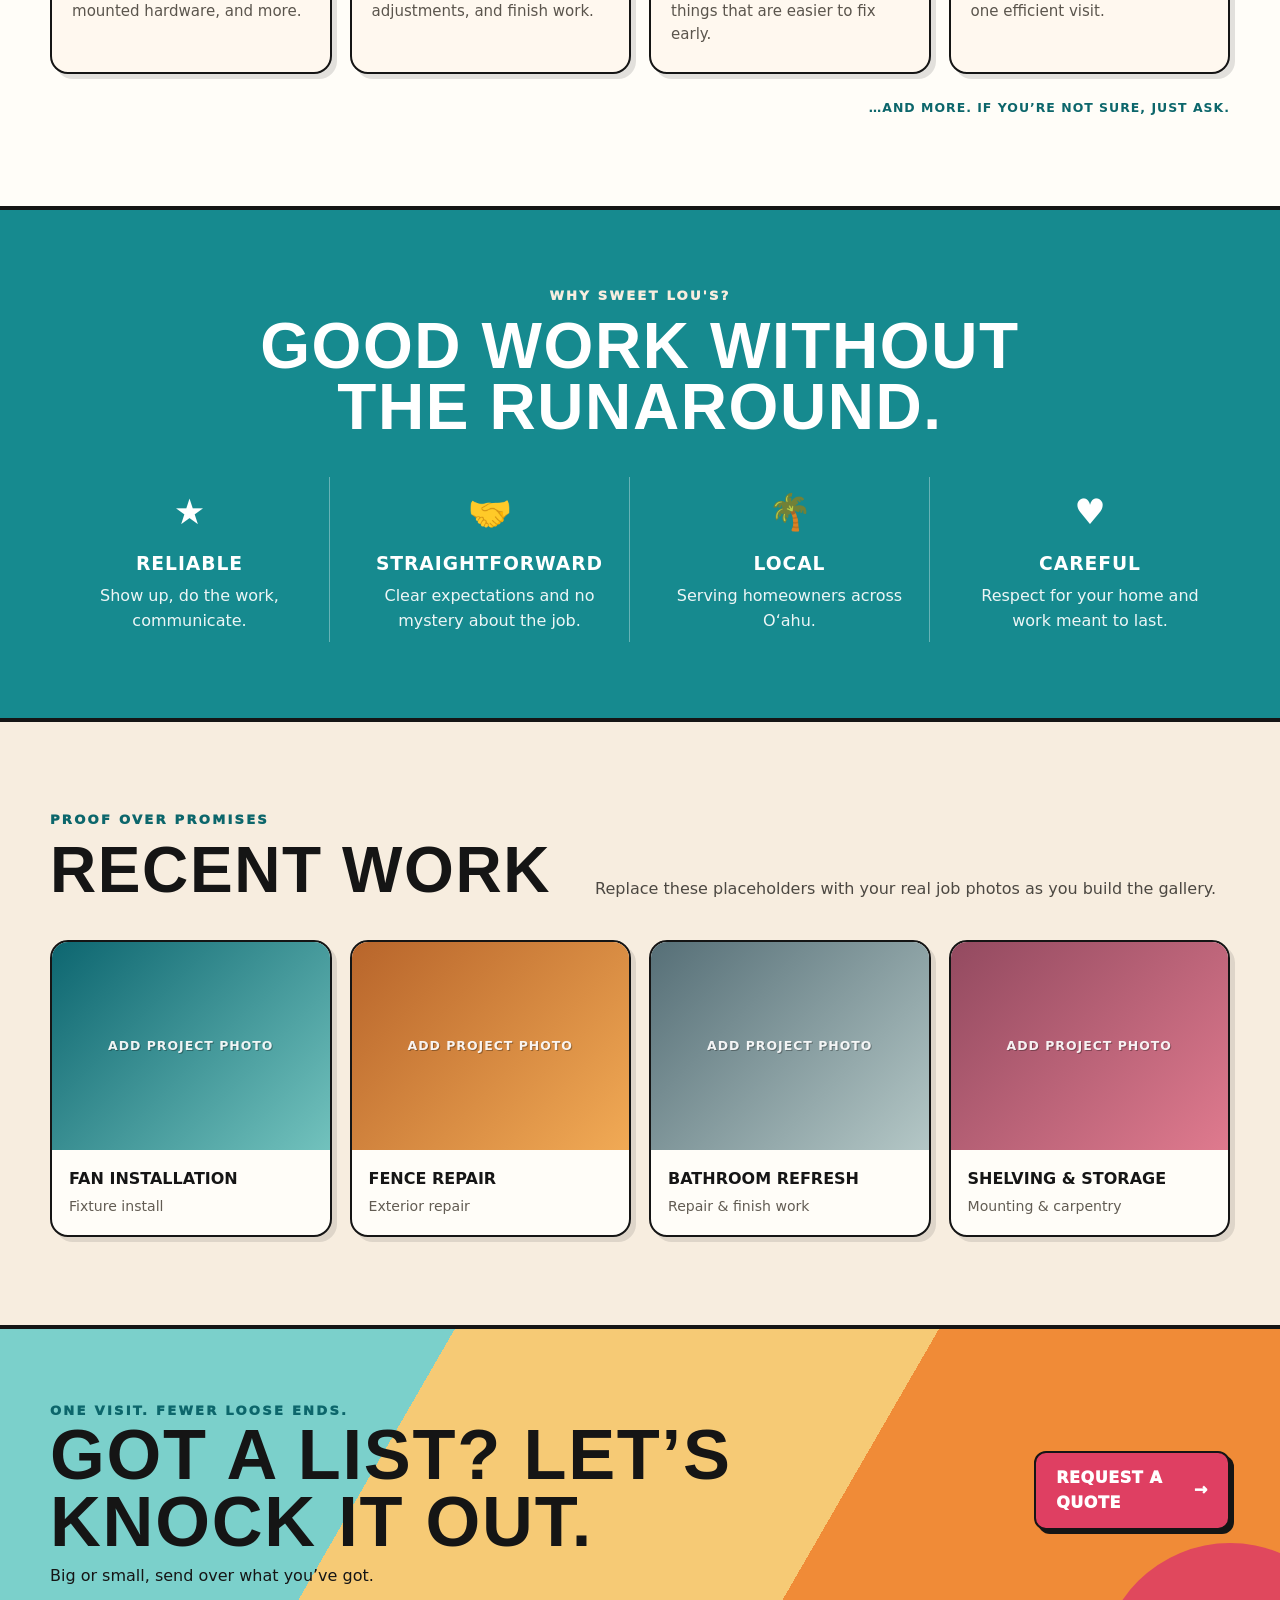
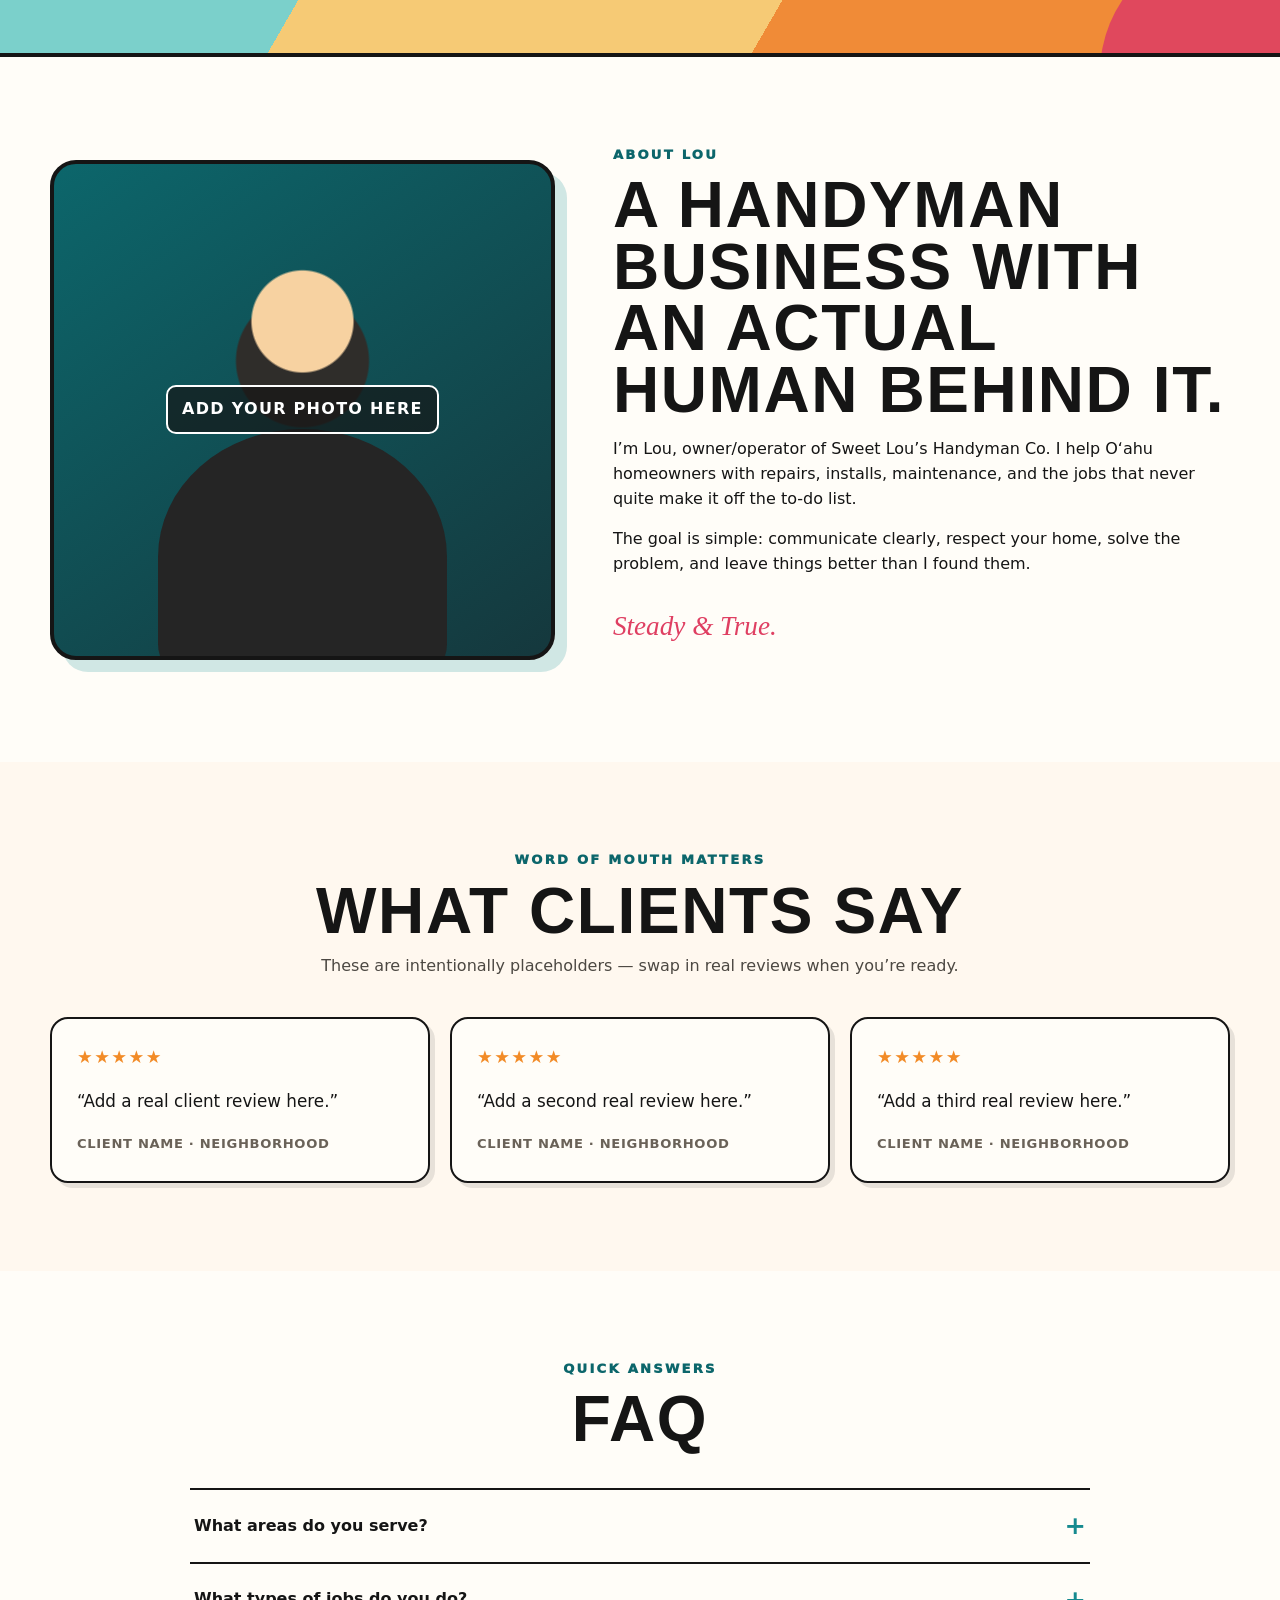
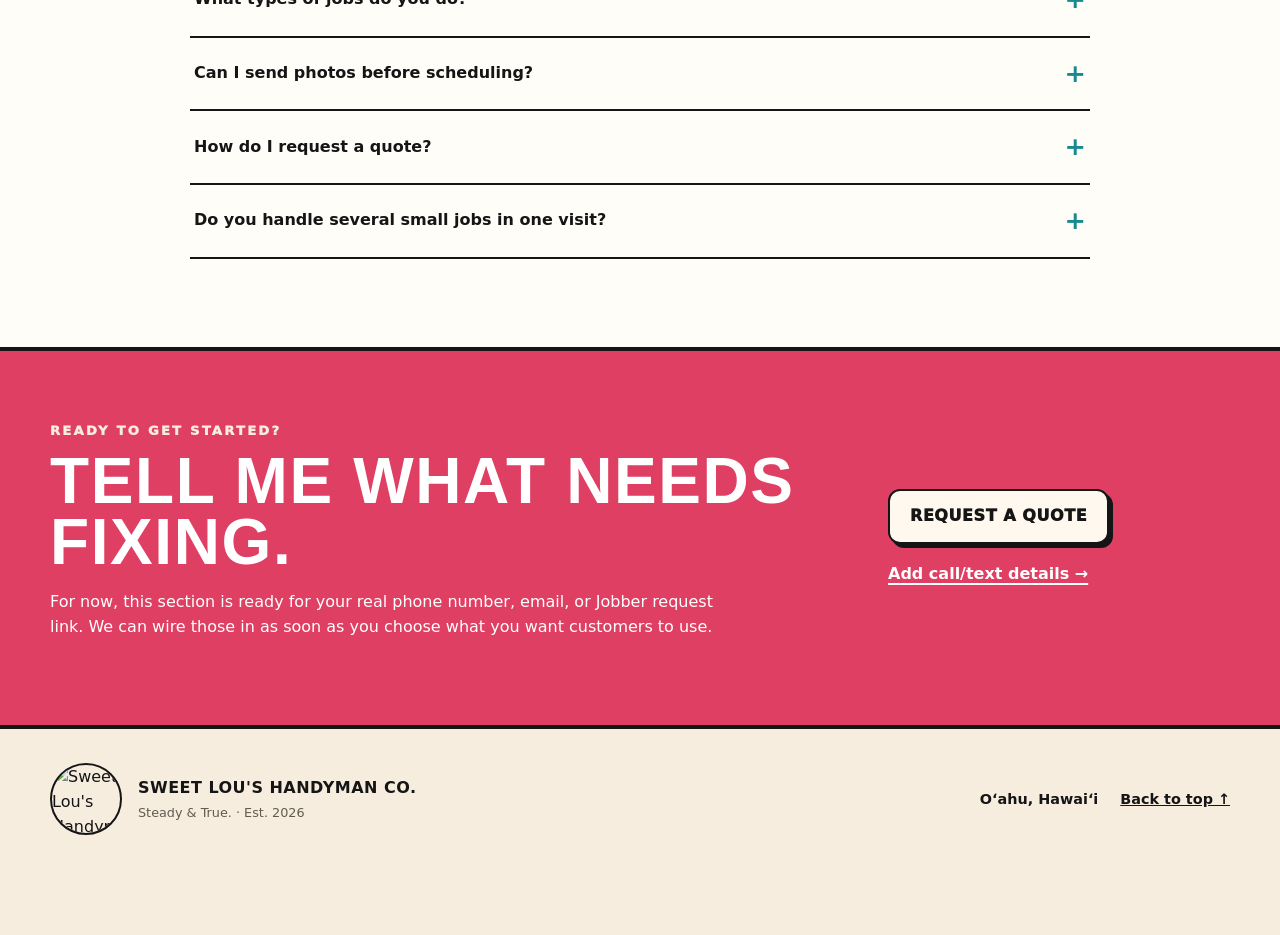
==== commit a48df63f: "Update print statement from 'Hello' to 'Goodbye'" ====
--- a/index.html
+++ b/index.html
@@ -2,245 +2,1335 @@
 <html lang="en">
 <head>
   <meta charset="utf-8">
-  <meta name="viewport" content="width=device-width, initial-scale=1">
-  <meta name="theme-color" content="#168A8F">
-  <meta name="description" content="Sweet Lou's Handyman Co. — dependable handyman repairs, installations, maintenance, and punch-list work on Oʻahu.">
-  <meta property="og:title" content="Sweet Lou's Handyman Co.">
-  <meta property="og:description" content="Steady & True. Handyman work done right on Oʻahu.">
-  <meta property="og:type" content="website">
-  <meta property="og:url" content="https://sweetloushandymanco.com/">
-  <meta property="og:image" content="https://sweetloushandymanco.com/assets/logo.jpg">
-  <title>Sweet Lou's Handyman Co. | Oʻahu Handyman</title>
-  <link rel="icon" href="assets/logo.jpg">
-  <link rel="stylesheet" href="style.css">
-  <script defer src="script.js"></script>
+
+  <meta
+    name="viewport"
+    content="width=device-width, initial-scale=1"
+  >
+
+  <meta
+    name="theme-color"
+    content="#168A8F"
+  >
+
+  <meta
+    name="description"
+    content="Sweet Lou's Handyman Co. — dependable handyman repairs, installations, maintenance, and punch-list work on Oʻahu."
+  >
+
+  <meta
+    property="og:title"
+    content="Sweet Lou's Handyman Co."
+  >
+
+  <meta
+    property="og:description"
+    content="Steady & True. Handyman work done right on Oʻahu."
+  >
+
+  <meta
+    property="og:type"
+    content="website"
+  >
+
+  <meta
+    property="og:url"
+    content="https://sweetloushandymanco.com/"
+  >
+
+  <meta
+    property="og:image"
+    content="https://sweetloushandymanco.com/images/logo.png"
+  >
+
+  <title>
+    Sweet Lou's Handyman Co. | Oʻahu Handyman
+  </title>
+
+  <link
+    rel="icon"
+    href="images/logo.png"
+  >
+
+  <link
+    rel="stylesheet"
+    href="style.css"
+  >
+
+  <script
+    defer
+    src="script.js"
+  ></script>
 </head>
+
 <body>
-  <a class="skip-link" href="#main">Skip to content</a>
-
-  <header class="site-header" id="top">
+
+  <a
+    class="skip-link"
+    href="#main"
+  >
+    Skip to content
+  </a>
+
+
+  <!-- HEADER -->
+
+  <header
+    class="site-header"
+    id="top"
+  >
+
     <div class="shell header-inner">
-      <a class="brand" href="#top" aria-label="Sweet Lou's Handyman Co. home">
-        <img src="images/logo.png"
-
-     alt="Sweet Lou's Handyman Co."
-
-     class="site-logo">" alt="Sweet Lou's Handyman Co. logo" width="120" height="120">
+
+      <a
+        class="brand"
+        href="#top"
+        aria-label="Sweet Lou's Handyman Co. home"
+      >
+
+        <img
+          src="images/logo.png"
+          alt="Sweet Lou's Handyman Co. logo"
+          width="120"
+          height="120"
+        >
+
       </a>
 
-      <button class="menu-toggle" type="button" aria-expanded="false" aria-controls="site-nav">
-        <span class="sr-only">Open menu</span>
-        <span></span><span></span><span></span>
+
+      <button
+        class="menu-toggle"
+        type="button"
+        aria-expanded="false"
+        aria-controls="site-nav"
+      >
+
+        <span class="sr-only">
+          Open menu
+        </span>
+
+        <span></span>
+        <span></span>
+        <span></span>
+
       </button>
 
-      <nav class="site-nav" id="site-nav" aria-label="Primary navigation">
-        <a href="#services">Services</a>
-        <a href="#work">Work</a>
-        <a href="#about">About</a>
-        <a href="#faq">FAQ</a>
-        <a href="#contact">Contact</a>
-        <a class="button button-small button-coral" href="#contact">Request a quote</a>
+
+      <nav
+        class="site-nav"
+        id="site-nav"
+        aria-label="Primary navigation"
+      >
+
+        <a href="#services">
+          Services
+        </a>
+
+        <a href="#work">
+          Work
+        </a>
+
+        <a href="#about">
+          About
+        </a>
+
+        <a href="#faq">
+          FAQ
+        </a>
+
+        <a href="#contact">
+          Contact
+        </a>
+
+        <a
+          class="button button-small button-coral"
+          href="#contact"
+        >
+          Request a quote
+        </a>
+
       </nav>
+
     </div>
+
   </header>
 
+
   <main id="main">
+
+
+    <!-- HERO -->
+
     <section class="hero section-pad">
+
       <div class="shell hero-grid">
+
+
         <div class="hero-copy">
-          <p class="eyebrow">Oʻahu handyman service</p>
-          <h1>Steady <span>&amp;</span> True.</h1>
-          <div class="brand-rule" aria-hidden="true"><i></i><i></i><i></i></div>
-          <p class="hero-kicker">Handyman work done right on Oʻahu.</p>
-          <p class="hero-lede">Repairs, installations, maintenance, and the nagging little jobs that keep stacking up.</p>
+
+          <p class="eyebrow">
+            Oʻahu handyman service
+          </p>
+
+          <h1>
+            Steady
+            <span>&amp;</span>
+            True.
+          </h1>
+
+          <div
+            class="brand-rule"
+            aria-hidden="true"
+          >
+            <i></i>
+            <i></i>
+            <i></i>
+          </div>
+
+          <p class="hero-kicker">
+            Handyman work done right on Oʻahu.
+          </p>
+
+          <p class="hero-lede">
+            Repairs, installations, maintenance,
+            and the nagging little jobs that keep
+            stacking up.
+          </p>
+
+
           <div class="hero-actions">
-            <a class="button button-coral" href="#contact">Request a quote <span aria-hidden="true">→</span></a>
-            <a class="button button-outline" href="#contact">Call / text</a>
+
+            <a
+              class="button button-coral"
+              href="#contact"
+            >
+              Request a quote
+              <span aria-hidden="true">
+                →
+              </span>
+            </a>
+
+            <a
+              class="button button-outline"
+              href="#contact"
+            >
+              Call / text
+            </a>
+
           </div>
-          <ul class="hero-proof" aria-label="Service highlights">
-            <li>Clear communication</li>
-            <li>Careful work</li>
-            <li>Local service</li>
+
+
+          <ul
+            class="hero-proof"
+            aria-label="Service highlights"
+          >
+
+            <li>
+              Clear communication
+            </li>
+
+            <li>
+              Careful work
+            </li>
+
+            <li>
+              Local service
+            </li>
+
           </ul>
-        </div>
-
-        <div class="hero-art" aria-label="Retro Oʻahu landscape illustration" role="img">
+
+        </div>
+
+
+        <div
+          class="hero-art"
+          aria-label="Retro Oʻahu landscape illustration"
+          role="img"
+        >
+
           <div class="sun"></div>
-          <svg viewBox="0 0 720 430" aria-hidden="true" focusable="false">
-            <path class="mountain back" d="M0 324 110 260 170 288 264 196 352 285 431 236 506 304 590 247 720 318 720 430 0 430Z"/>
-            <path class="mountain front" d="M0 353 130 298 213 337 333 250 420 333 520 288 620 345 720 322 720 430 0 430Z"/>
-            <path class="water" d="M0 350 C160 331 214 383 347 355 C466 329 560 365 720 342 L720 430 L0 430 Z"/>
-            <path class="shore" d="M0 374 C139 353 260 404 395 375 C518 348 599 389 720 365"/>
+
+
+          <svg
+            viewBox="0 0 720 430"
+            aria-hidden="true"
+            focusable="false"
+          >
+
+            <path
+              class="mountain back"
+              d="M0 324 110 260 170 288 264 196 352 285 431 236 506 304 590 247 720 318 720 430 0 430Z"
+            />
+
+            <path
+              class="mountain front"
+              d="M0 353 130 298 213 337 333 250 420 333 520 288 620 345 720 322 720 430 0 430Z"
+            />
+
+            <path
+              class="water"
+              d="M0 350 C160 331 214 383 347 355 C466 329 560 365 720 342 L720 430 L0 430 Z"
+            />
+
+            <path
+              class="shore"
+              d="M0 374 C139 353 260 404 395 375 C518 348 599 389 720 365"
+            />
+
           </svg>
-          <div class="palm palm-one"><span></span></div>
-          <div class="palm palm-two"><span></span></div>
-          <div class="art-label">Built with grit.<br>Served with aloha.</div>
-        </div>
+
+
+          <div class="palm palm-one">
+            <span></span>
+          </div>
+
+          <div class="palm palm-two">
+            <span></span>
+          </div>
+
+
+          <div class="art-label">
+            Built with grit.
+            <br>
+            Served with aloha.
+          </div>
+
+        </div>
+
       </div>
+
     </section>
 
-    <section class="services section-pad" id="services">
+
+    <!-- SERVICES -->
+
+    <section
+      class="services section-pad"
+      id="services"
+    >
+
       <div class="shell">
+
         <div class="section-heading centered">
-          <span class="mini-rule" aria-hidden="true"></span>
-          <p class="eyebrow">What I can help with</p>
-          <h2>Our services</h2>
-          <p>Everyday repairs, installs, maintenance, and punch-list work — with room for the oddball jobs too.</p>
-        </div>
+
+          <span
+            class="mini-rule"
+            aria-hidden="true"
+          ></span>
+
+          <p class="eyebrow">
+            What I can help with
+          </p>
+
+          <h2>
+            Our services
+          </h2>
+
+          <p>
+            Everyday repairs, installs,
+            maintenance, and punch-list work —
+            with room for the oddball jobs too.
+          </p>
+
+        </div>
+
 
         <div class="service-grid">
-          <article class="service-card"><div class="icon" aria-hidden="true">🔨</div><h3>General repairs</h3><p>Small fixes, adjustments, assembly, and home odds & ends.</p></article>
-          <article class="service-card"><div class="icon" aria-hidden="true">🖌️</div><h3>Painting</h3><p>Touch-ups, refreshes, trim work, and small-area painting.</p></article>
-          <article class="service-card"><div class="icon" aria-hidden="true">🚪</div><h3>Doors & hardware</h3><p>Door adjustments, locks, handles, hinges, and hardware swaps.</p></article>
-          <article class="service-card"><div class="icon" aria-hidden="true">▱</div><h3>Drywall</h3><p>Patches, cracks, touch-ups, and clean repair work.</p></article>
-          <article class="service-card"><div class="icon" aria-hidden="true">💡</div><h3>Mounting & installs</h3><p>TVs, shelving, fixtures, wall-mounted hardware, and more.</p></article>
-          <article class="service-card"><div class="icon" aria-hidden="true">🔧</div><h3>Carpentry</h3><p>Trim, small builds, repairs, adjustments, and finish work.</p></article>
-          <article class="service-card"><div class="icon" aria-hidden="true">🏠</div><h3>Home maintenance</h3><p>Preventive upkeep and the things that are easier to fix early.</p></article>
-          <article class="service-card"><div class="icon" aria-hidden="true">✓</div><h3>Punch lists</h3><p>Bundle several small jobs into one efficient visit.</p></article>
-        </div>
-        <p class="service-more">…and more. If you’re not sure, just ask.</p>
+
+
+          <article class="service-card">
+
+            <div
+              class="icon"
+              aria-hidden="true"
+            >
+              🔨
+            </div>
+
+            <h3>
+              General repairs
+            </h3>
+
+            <p>
+              Small fixes, adjustments,
+              assembly, and home odds & ends.
+            </p>
+
+          </article>
+
+
+          <article class="service-card">
+
+            <div
+              class="icon"
+              aria-hidden="true"
+            >
+              🖌️
+            </div>
+
+            <h3>
+              Painting
+            </h3>
+
+            <p>
+              Touch-ups, refreshes,
+              trim work, and small-area painting.
+            </p>
+
+          </article>
+
+
+          <article class="service-card">
+
+            <div
+              class="icon"
+              aria-hidden="true"
+            >
+              🚪
+            </div>
+
+            <h3>
+              Doors & hardware
+            </h3>
+
+            <p>
+              Door adjustments, locks,
+              handles, hinges, and hardware swaps.
+            </p>
+
+          </article>
+
+
+          <article class="service-card">
+
+            <div
+              class="icon"
+              aria-hidden="true"
+            >
+              ▱
+            </div>
+
+            <h3>
+              Drywall
+            </h3>
+
+            <p>
+              Patches, cracks,
+              touch-ups, and clean repair work.
+            </p>
+
+          </article>
+
+
+          <article class="service-card">
+
+            <div
+              class="icon"
+              aria-hidden="true"
+            >
+              💡
+            </div>
+
+            <h3>
+              Mounting & installs
+            </h3>
+
+            <p>
+              TVs, shelving, fixtures,
+              wall-mounted hardware, and more.
+            </p>
+
+          </article>
+
+
+          <article class="service-card">
+
+            <div
+              class="icon"
+              aria-hidden="true"
+            >
+              🔧
+            </div>
+
+            <h3>
+              Carpentry
+            </h3>
+
+            <p>
+              Trim, small builds,
+              repairs, adjustments, and finish work.
+            </p>
+
+          </article>
+
+
+          <article class="service-card">
+
+            <div
+              class="icon"
+              aria-hidden="true"
+            >
+              🏠
+            </div>
+
+            <h3>
+              Home maintenance
+            </h3>
+
+            <p>
+              Preventive upkeep and the things
+              that are easier to fix early.
+            </p>
+
+          </article>
+
+
+          <article class="service-card">
+
+            <div
+              class="icon"
+              aria-hidden="true"
+            >
+              ✓
+            </div>
+
+            <h3>
+              Punch lists
+            </h3>
+
+            <p>
+              Bundle several small jobs
+              into one efficient visit.
+            </p>
+
+          </article>
+
+
+        </div>
+
+
+        <p class="service-more">
+          …and more. If you’re not sure,
+          just ask.
+        </p>
+
       </div>
+
     </section>
 
-    <section class="why-band" aria-labelledby="why-title">
+
+    <!-- WHY SWEET LOU'S -->
+
+    <section
+      class="why-band"
+      aria-labelledby="why-title"
+    >
+
       <div class="shell">
+
         <div class="section-heading centered light">
-          <p class="eyebrow">Why Sweet Lou's?</p>
-          <h2 id="why-title">Good work without the runaround.</h2>
-        </div>
+
+          <p class="eyebrow">
+            Why Sweet Lou's?
+          </p>
+
+          <h2 id="why-title">
+            Good work without the runaround.
+          </h2>
+
+        </div>
+
+
         <div class="why-grid">
-          <article><div class="why-icon">★</div><h3>Reliable</h3><p>Show up, do the work, communicate.</p></article>
-          <article><div class="why-icon">🤝</div><h3>Straightforward</h3><p>Clear expectations and no mystery about the job.</p></article>
-          <article><div class="why-icon">🌴</div><h3>Local</h3><p>Serving homeowners across Oʻahu.</p></article>
-          <article><div class="why-icon">♥</div><h3>Careful</h3><p>Respect for your home and work meant to last.</p></article>
-        </div>
+
+
+          <article>
+
+            <div class="why-icon">
+              ★
+            </div>
+
+            <h3>
+              Reliable
+            </h3>
+
+            <p>
+              Show up, do the work,
+              communicate.
+            </p>
+
+          </article>
+
+
+          <article>
+
+            <div class="why-icon">
+              🤝
+            </div>
+
+            <h3>
+              Straightforward
+            </h3>
+
+            <p>
+              Clear expectations and no mystery
+              about the job.
+            </p>
+
+          </article>
+
+
+          <article>
+
+            <div class="why-icon">
+              🌴
+            </div>
+
+            <h3>
+              Local
+            </h3>
+
+            <p>
+              Serving homeowners across Oʻahu.
+            </p>
+
+          </article>
+
+
+          <article>
+
+            <div class="why-icon">
+              ♥
+            </div>
+
+            <h3>
+              Careful
+            </h3>
+
+            <p>
+              Respect for your home and
+              work meant to last.
+            </p>
+
+          </article>
+
+
+        </div>
+
       </div>
+
     </section>
 
-    <section class="work section-pad" id="work">
+
+    <!-- RECENT WORK -->
+
+    <section
+      class="work section-pad"
+      id="work"
+    >
+
       <div class="shell">
+
         <div class="section-heading split-heading">
+
           <div>
-            <p class="eyebrow">Proof over promises</p>
-            <h2>Recent work</h2>
+
+            <p class="eyebrow">
+              Proof over promises
+            </p>
+
+            <h2>
+              Recent work
+            </h2>
+
           </div>
-          <p class="section-note">Replace these placeholders with your real job photos as you build the gallery.</p>
-        </div>
+
+
+          <p class="section-note">
+            Replace these placeholders with
+            your real job photos as you build
+            the gallery.
+          </p>
+
+        </div>
+
 
         <div class="work-grid">
-          <article class="work-card"><div class="work-image placeholder one"><span>Add project photo</span></div><div class="work-meta"><h3>Fan installation</h3><p>Fixture install</p></div></article>
-          <article class="work-card"><div class="work-image placeholder two"><span>Add project photo</span></div><div class="work-meta"><h3>Fence repair</h3><p>Exterior repair</p></div></article>
-          <article class="work-card"><div class="work-image placeholder three"><span>Add project photo</span></div><div class="work-meta"><h3>Bathroom refresh</h3><p>Repair & finish work</p></div></article>
-          <article class="work-card"><div class="work-image placeholder four"><span>Add project photo</span></div><div class="work-meta"><h3>Shelving & storage</h3><p>Mounting & carpentry</p></div></article>
-        </div>
+
+
+          <article class="work-card">
+
+            <div class="work-image placeholder one">
+
+              <span>
+                Add project photo
+              </span>
+
+            </div>
+
+            <div class="work-meta">
+
+              <h3>
+                Fan installation
+              </h3>
+
+              <p>
+                Fixture install
+              </p>
+
+            </div>
+
+          </article>
+
+
+          <article class="work-card">
+
+            <div class="work-image placeholder two">
+
+              <span>
+                Add project photo
+              </span>
+
+            </div>
+
+            <div class="work-meta">
+
+              <h3>
+                Fence repair
+              </h3>
+
+              <p>
+                Exterior repair
+              </p>
+
+            </div>
+
+          </article>
+
+
+          <article class="work-card">
+
+            <div class="work-image placeholder three">
+
+              <span>
+                Add project photo
+              </span>
+
+            </div>
+
+            <div class="work-meta">
+
+              <h3>
+                Bathroom refresh
+              </h3>
+
+              <p>
+                Repair & finish work
+              </p>
+
+            </div>
+
+          </article>
+
+
+          <article class="work-card">
+
+            <div class="work-image placeholder four">
+
+              <span>
+                Add project photo
+              </span>
+
+            </div>
+
+            <div class="work-meta">
+
+              <h3>
+                Shelving & storage
+              </h3>
+
+              <p>
+                Mounting & carpentry
+              </p>
+
+            </div>
+
+          </article>
+
+
+        </div>
+
       </div>
+
     </section>
 
+
+    <!-- LIST CTA -->
+
     <section class="list-cta">
+
       <div class="shell list-cta-inner">
+
         <div>
-          <p class="eyebrow">One visit. Fewer loose ends.</p>
-          <h2>Got a list? Let’s knock it out.</h2>
-          <p>Big or small, send over what you’ve got.</p>
-        </div>
-        <a class="button button-coral" href="#contact">Request a quote <span aria-hidden="true">→</span></a>
+
+          <p class="eyebrow">
+            One visit. Fewer loose ends.
+          </p>
+
+          <h2>
+            Got a list? Let’s knock it out.
+          </h2>
+
+          <p>
+            Big or small, send over what
+            you’ve got.
+          </p>
+
+        </div>
+
+
+        <a
+          class="button button-coral"
+          href="#contact"
+        >
+          Request a quote
+          <span aria-hidden="true">
+            →
+          </span>
+        </a>
+
       </div>
+
     </section>
 
-    <section class="about section-pad" id="about">
+
+    <!-- ABOUT -->
+
+    <section
+      class="about section-pad"
+      id="about"
+    >
+
       <div class="shell about-grid">
-        <div class="about-photo placeholder portrait" role="img" aria-label="Placeholder for a photo of Lou">
-          <span>Add your photo here</span>
-        </div>
+
+
+        <div
+          class="about-photo placeholder portrait"
+          role="img"
+          aria-label="Placeholder for a photo of Lou"
+        >
+
+          <span>
+            Add your photo here
+          </span>
+
+        </div>
+
+
         <div class="about-copy">
-          <p class="eyebrow">About Lou</p>
-          <h2>A handyman business with an actual human behind it.</h2>
-          <p>I’m Lou, owner/operator of Sweet Lou’s Handyman Co. I help Oʻahu homeowners with repairs, installs, maintenance, and the jobs that never quite make it off the to-do list.</p>
-          <p>The goal is simple: communicate clearly, respect your home, solve the problem, and leave things better than I found them.</p>
-          <p class="signature">Steady & True.</p>
-        </div>
+
+          <p class="eyebrow">
+            About Lou
+          </p>
+
+          <h2>
+            A handyman business with an
+            actual human behind it.
+          </h2>
+
+          <p>
+            I’m Lou, owner/operator of
+            Sweet Lou’s Handyman Co.
+            I help Oʻahu homeowners with repairs,
+            installs, maintenance, and the jobs
+            that never quite make it off the
+            to-do list.
+          </p>
+
+          <p>
+            The goal is simple:
+            communicate clearly, respect your home,
+            solve the problem, and leave things
+            better than I found them.
+          </p>
+
+          <p class="signature">
+            Steady & True.
+          </p>
+
+        </div>
+
+
       </div>
+
     </section>
 
-    <section class="reviews section-pad" aria-labelledby="reviews-title">
+
+    <!-- REVIEWS -->
+
+    <section
+      class="reviews section-pad"
+      aria-labelledby="reviews-title"
+    >
+
       <div class="shell">
+
         <div class="section-heading centered">
-          <p class="eyebrow">Word of mouth matters</p>
-          <h2 id="reviews-title">What clients say</h2>
-          <p>These are intentionally placeholders — swap in real reviews when you’re ready.</p>
-        </div>
+
+          <p class="eyebrow">
+            Word of mouth matters
+          </p>
+
+          <h2 id="reviews-title">
+            What clients say
+          </h2>
+
+          <p>
+            These are intentionally placeholders —
+            swap in real reviews when you’re ready.
+          </p>
+
+        </div>
+
+
         <div class="review-grid">
-          <article class="review-card"><div class="stars" aria-hidden="true">★★★★★</div><p>“Add a real client review here.”</p><span>Client name · Neighborhood</span></article>
-          <article class="review-card"><div class="stars" aria-hidden="true">★★★★★</div><p>“Add a second real review here.”</p><span>Client name · Neighborhood</span></article>
-          <article class="review-card"><div class="stars" aria-hidden="true">★★★★★</div><p>“Add a third real review here.”</p><span>Client name · Neighborhood</span></article>
-        </div>
+
+
+          <article class="review-card">
+
+            <div
+              class="stars"
+              aria-hidden="true"
+            >
+              ★★★★★
+            </div>
+
+            <p>
+              “Add a real client review here.”
+            </p>
+
+            <span>
+              Client name · Neighborhood
+            </span>
+
+          </article>
+
+
+          <article class="review-card">
+
+            <div
+              class="stars"
+              aria-hidden="true"
+            >
+              ★★★★★
+            </div>
+
+            <p>
+              “Add a second real review here.”
+            </p>
+
+            <span>
+              Client name · Neighborhood
+            </span>
+
+          </article>
+
+
+          <article class="review-card">
+
+            <div
+              class="stars"
+              aria-hidden="true"
+            >
+              ★★★★★
+            </div>
+
+            <p>
+              “Add a third real review here.”
+            </p>
+
+            <span>
+              Client name · Neighborhood
+            </span>
+
+          </article>
+
+
+        </div>
+
       </div>
+
     </section>
 
-    <section class="faq section-pad" id="faq">
+
+    <!-- FAQ -->
+
+    <section
+      class="faq section-pad"
+      id="faq"
+    >
+
       <div class="shell faq-shell">
+
         <div class="section-heading centered">
-          <p class="eyebrow">Quick answers</p>
-          <h2>FAQ</h2>
-        </div>
-        <div class="accordion" data-accordion>
+
+          <p class="eyebrow">
+            Quick answers
+          </p>
+
+          <h2>
+            FAQ
+          </h2>
+
+        </div>
+
+
+        <div
+          class="accordion"
+          data-accordion
+        >
+
+
           <article class="faq-item">
-            <h3><button type="button" aria-expanded="false"><span>What areas do you serve?</span><b aria-hidden="true">+</b></button></h3>
-            <div class="faq-panel" hidden><p>Sweet Lou’s serves Oʻahu. Final service-area wording can be tightened once you decide exactly how far you want to travel for different job sizes.</p></div>
-          </article>
+
+            <h3>
+
+              <button
+                type="button"
+                aria-expanded="false"
+              >
+
+                <span>
+                  What areas do you serve?
+                </span>
+
+                <b aria-hidden="true">
+                  +
+                </b>
+
+              </button>
+
+            </h3>
+
+            <div
+              class="faq-panel"
+              hidden
+            >
+
+              <p>
+                Sweet Lou’s serves Oʻahu.
+                Final service-area wording can be
+                tightened once you decide exactly
+                how far you want to travel for
+                different job sizes.
+              </p>
+
+            </div>
+
+          </article>
+
+
           <article class="faq-item">
-            <h3><button type="button" aria-expanded="false"><span>What types of jobs do you do?</span><b aria-hidden="true">+</b></button></h3>
-            <div class="faq-panel" hidden><p>General repairs, drywall, painting, doors and hardware, mounting, installations, small carpentry, home maintenance, and punch lists. If a job falls outside your scope, you can say so up front.</p></div>
-          </article>
+
+            <h3>
+
+              <button
+                type="button"
+                aria-expanded="false"
+              >
+
+                <span>
+                  What types of jobs do you do?
+                </span>
+
+                <b aria-hidden="true">
+                  +
+                </b>
+
+              </button>
+
+            </h3>
+
+            <div
+              class="faq-panel"
+              hidden
+            >
+
+              <p>
+                General repairs, drywall, painting,
+                doors and hardware, mounting,
+                installations, small carpentry,
+                home maintenance, and punch lists.
+                If a job falls outside your scope,
+                you can say so up front.
+              </p>
+
+            </div>
+
+          </article>
+
+
           <article class="faq-item">
-            <h3><button type="button" aria-expanded="false"><span>Can I send photos before scheduling?</span><b aria-hidden="true">+</b></button></h3>
-            <div class="faq-panel" hidden><p>Yes. Photos and a short description make it much easier to understand the job and plan the visit. This will later be a natural place to plug in your smarter quote-intake system.</p></div>
-          </article>
+
+            <h3>
+
+              <button
+                type="button"
+                aria-expanded="false"
+              >
+
+                <span>
+                  Can I send photos before scheduling?
+                </span>
+
+                <b aria-hidden="true">
+                  +
+                </b>
+
+              </button>
+
+            </h3>
+
+            <div
+              class="faq-panel"
+              hidden
+            >
+
+              <p>
+                Yes. Photos and a short description
+                make it much easier to understand
+                the job and plan the visit.
+                This will later be a natural place
+                to plug in your smarter
+                quote-intake system.
+              </p>
+
+            </div>
+
+          </article>
+
+
           <article class="faq-item">
-            <h3><button type="button" aria-expanded="false"><span>How do I request a quote?</span><b aria-hidden="true">+</b></button></h3>
-            <div class="faq-panel" hidden><p>For version one, the site can route visitors to your preferred contact or Jobber request link. Online booking and AI-assisted quote intake can be added later without redesigning the whole site.</p></div>
-          </article>
+
+            <h3>
+
+              <button
+                type="button"
+                aria-expanded="false"
+              >
+
+                <span>
+                  How do I request a quote?
+                </span>
+
+                <b aria-hidden="true">
+                  +
+                </b>
+
+              </button>
+
+            </h3>
+
+            <div
+              class="faq-panel"
+              hidden
+            >
+
+              <p>
+                For version one, the site can route
+                visitors to your preferred contact
+                or Jobber request link.
+                Online booking and AI-assisted quote
+                intake can be added later without
+                redesigning the whole site.
+              </p>
+
+            </div>
+
+          </article>
+
+
           <article class="faq-item">
-            <h3><button type="button" aria-expanded="false"><span>Do you handle several small jobs in one visit?</span><b aria-hidden="true">+</b></button></h3>
-            <div class="faq-panel" hidden><p>Yes — punch lists are a great fit. Grouping several small tasks together can make the visit more efficient.</p></div>
-          </article>
-        </div>
+
+            <h3>
+
+              <button
+                type="button"
+                aria-expanded="false"
+              >
+
+                <span>
+                  Do you handle several small jobs
+                  in one visit?
+                </span>
+
+                <b aria-hidden="true">
+                  +
+                </b>
+
+              </button>
+
+            </h3>
+
+            <div
+              class="faq-panel"
+              hidden
+            >
+
+              <p>
+                Yes — punch lists are a great fit.
+                Grouping several small tasks together
+                can make the visit more efficient.
+              </p>
+
+            </div>
+
+          </article>
+
+
+        </div>
+
       </div>
+
     </section>
 
-    <section class="contact-band" id="contact">
+
+    <!-- CONTACT -->
+
+    <section
+      class="contact-band"
+      id="contact"
+    >
+
       <div class="shell contact-grid">
+
+
         <div>
-          <p class="eyebrow">Ready to get started?</p>
-          <h2>Tell me what needs fixing.</h2>
-          <p>For now, this section is ready for your real phone number, email, or Jobber request link. We can wire those in as soon as you choose what you want customers to use.</p>
-        </div>
+
+          <p class="eyebrow">
+            Ready to get started?
+          </p>
+
+          <h2>
+            Tell me what needs fixing.
+          </h2>
+
+          <p>
+            For now, this section is ready
+            for your real phone number, email,
+            or Jobber request link.
+            We can wire those in as soon as you
+            choose what you want customers to use.
+          </p>
+
+        </div>
+
+
         <div class="contact-actions">
-          <a class="button button-cream" href="#contact" data-placeholder-action="quote">Request a quote</a>
-          <a class="text-link" href="#contact" data-placeholder-action="contact">Add call/text details →</a>
-        </div>
+
+          <a
+            class="button button-cream"
+            href="#contact"
+            data-placeholder-action="quote"
+          >
+            Request a quote
+          </a>
+
+          <a
+            class="text-link"
+            href="#contact"
+            data-placeholder-action="contact"
+          >
+            Add call/text details →
+          </a>
+
+        </div>
+
+
       </div>
+
     </section>
+
+
   </main>
 
+
+  <!-- FOOTER -->
+
   <footer class="site-footer">
+
     <div class="shell footer-grid">
+
+
       <div class="footer-brand">
-        <img src="assets/logo.jpg" alt="" width="92" height="92">
-        <div><strong>Sweet Lou's Handyman Co.</strong><span>Steady & True. · Est. 2026</span></div>
+
+        <img
+          src="images/logo.png"
+          alt="Sweet Lou's Handyman Co. logo"
+          width="92"
+          height="92"
+        >
+
+        <div>
+
+          <strong>
+            Sweet Lou's Handyman Co.
+          </strong>
+
+          <span>
+            Steady & True. · Est. 2026
+          </span>
+
+        </div>
+
       </div>
+
+
       <div class="footer-meta">
-        <span>Oʻahu, Hawaiʻi</span>
-        <a href="#top">Back to top ↑</a>
+
+        <span>
+          Oʻahu, Hawaiʻi
+        </span>
+
+        <a href="#top">
+          Back to top ↑
+        </a>
+
       </div>
+
+
     </div>
+
   </footer>
 
-  <div class="mobile-cta" aria-label="Quick actions">
-    <a href="#contact">Request a quote</a>
-    <a href="#contact">Call / text</a>
+
+  <!-- MOBILE QUICK ACTIONS -->
+
+  <div
+    class="mobile-cta"
+    aria-label="Quick actions"
+  >
+
+    <a href="#contact">
+      Request a quote
+    </a>
+
+    <a href="#contact">
+      Call / text
+    </a>
+
   </div>
 
-  <div class="toast" role="status" aria-live="polite" aria-atomic="true"></div>
+
+  <!-- TOAST -->
+
+  <div
+    class="toast"
+    role="status"
+    aria-live="polite"
+    aria-atomic="true"
+  ></div>
+
+
 </body>
 </html>
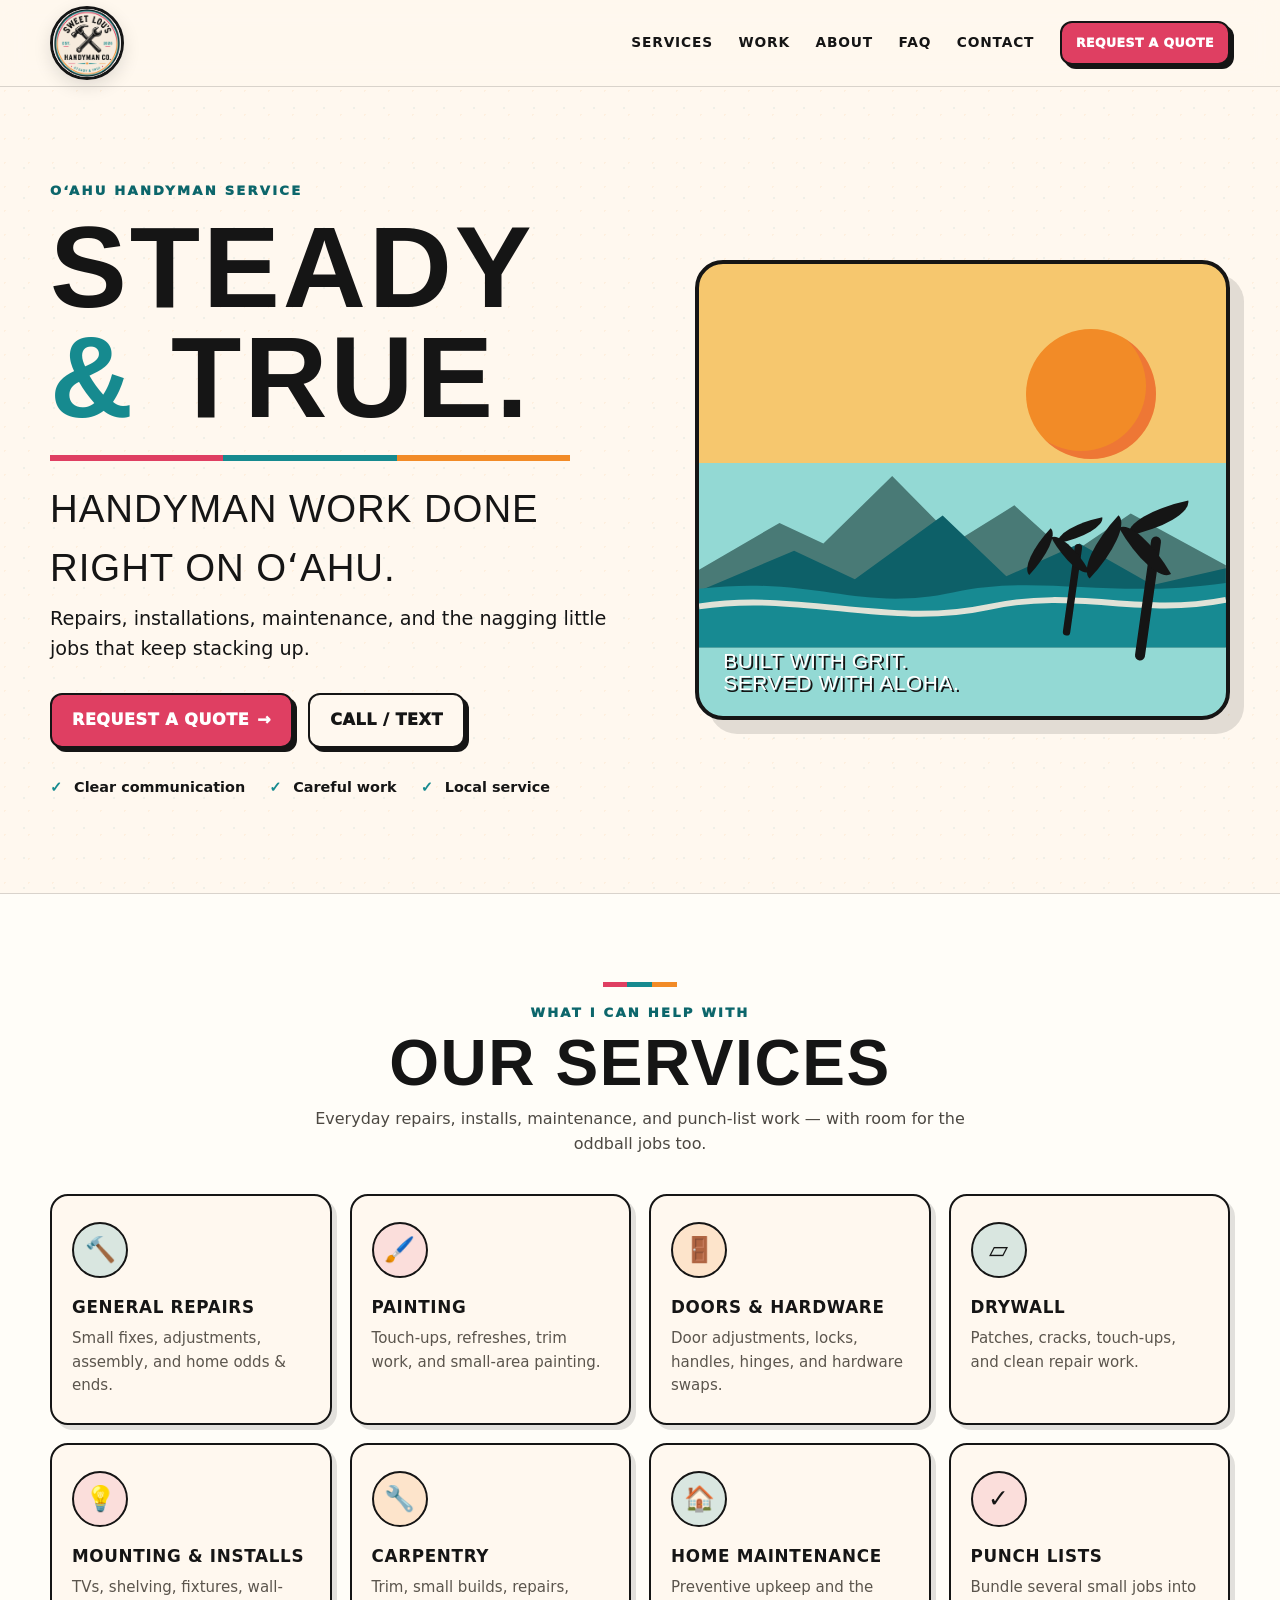
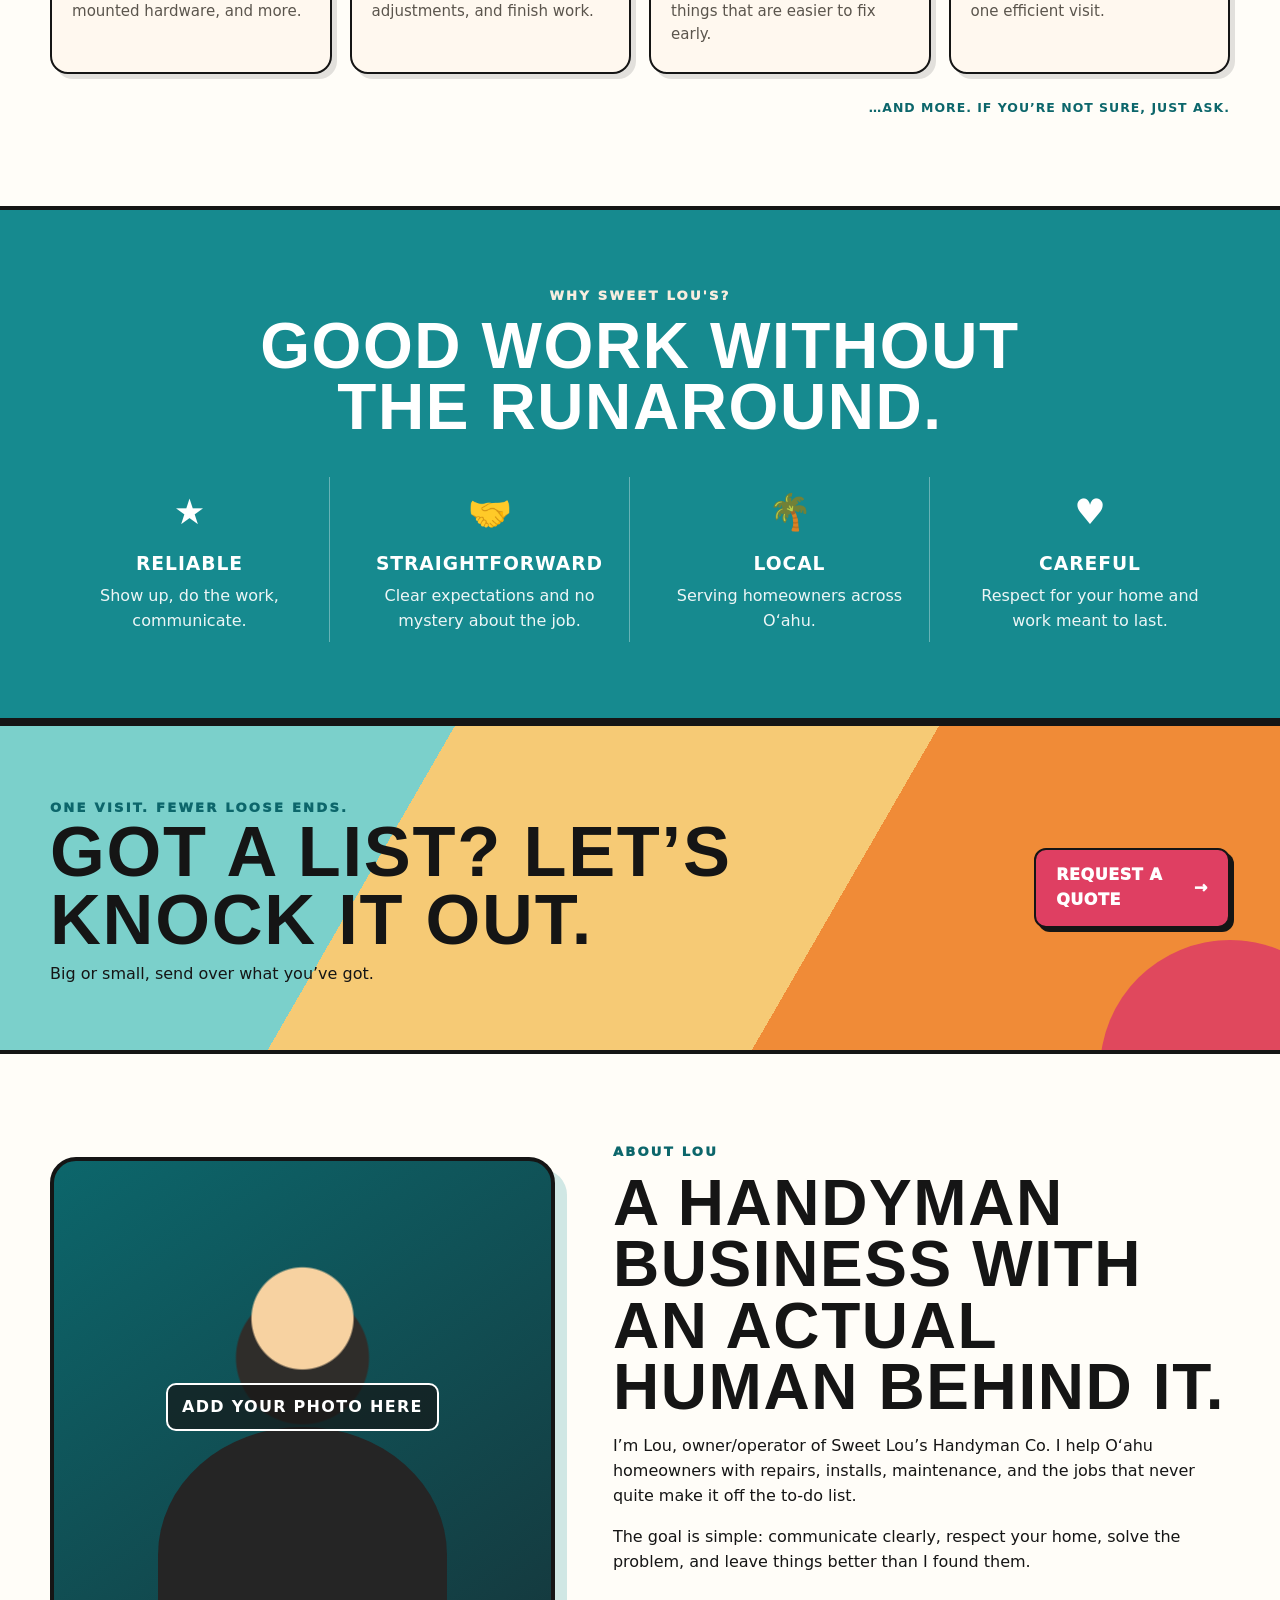
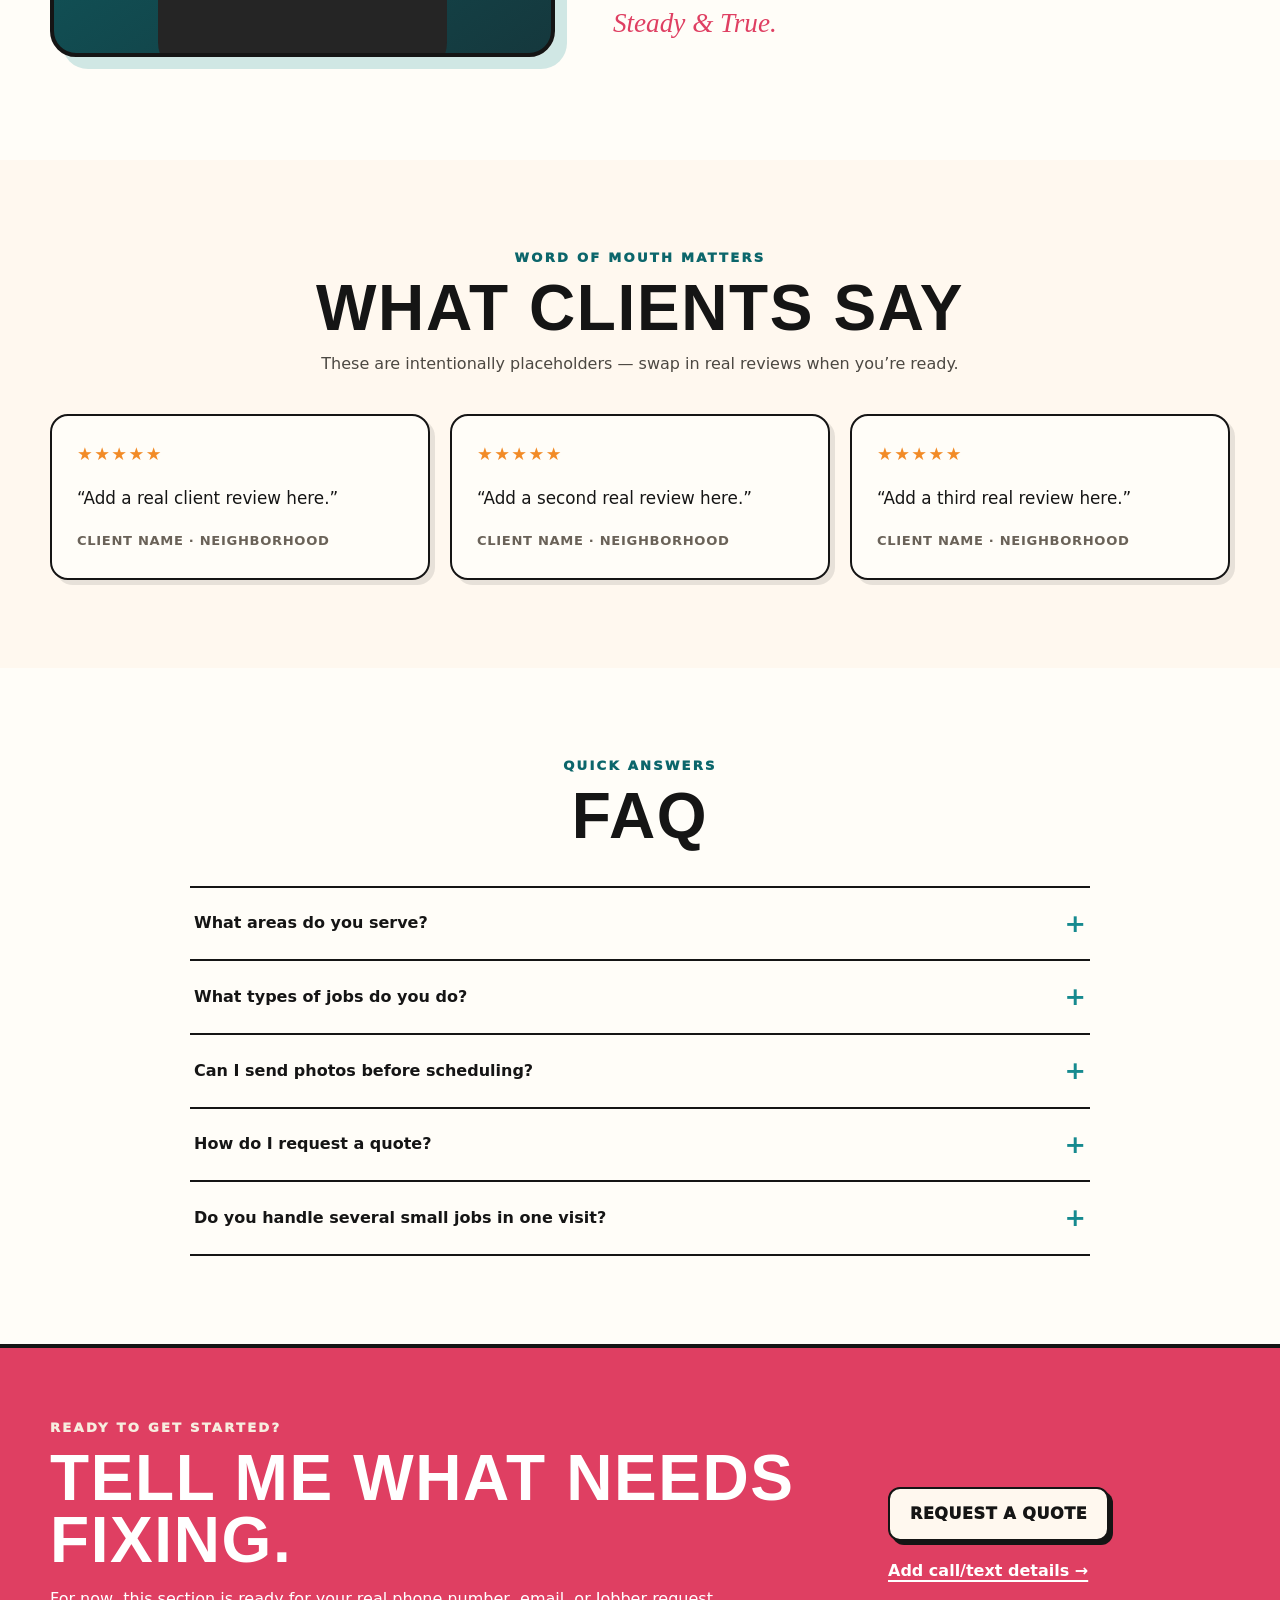
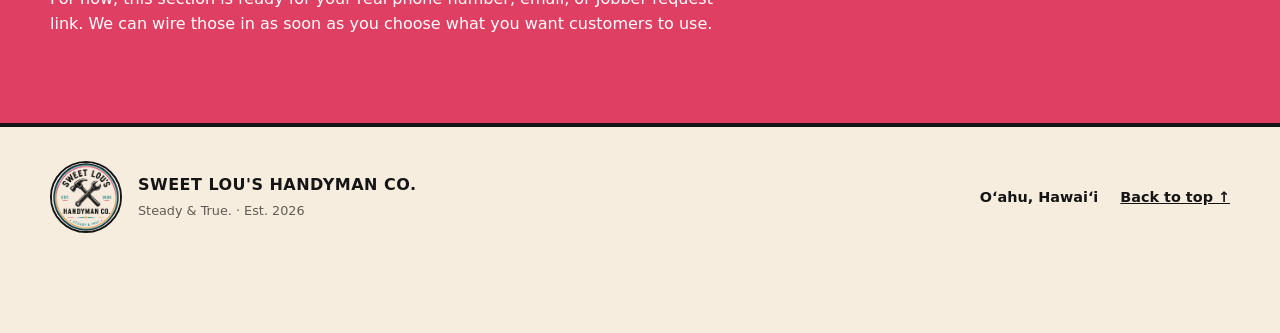
==== commit 749853b6: "Fix indentation and formatting in index.html Hid recent work section for now until i prep all of the" ====
--- a/index.html
+++ b/index.html
@@ -627,6 +627,7 @@
     <section
       class="work section-pad"
       id="work"
+      hidden
     >
 
       <div class="shell">
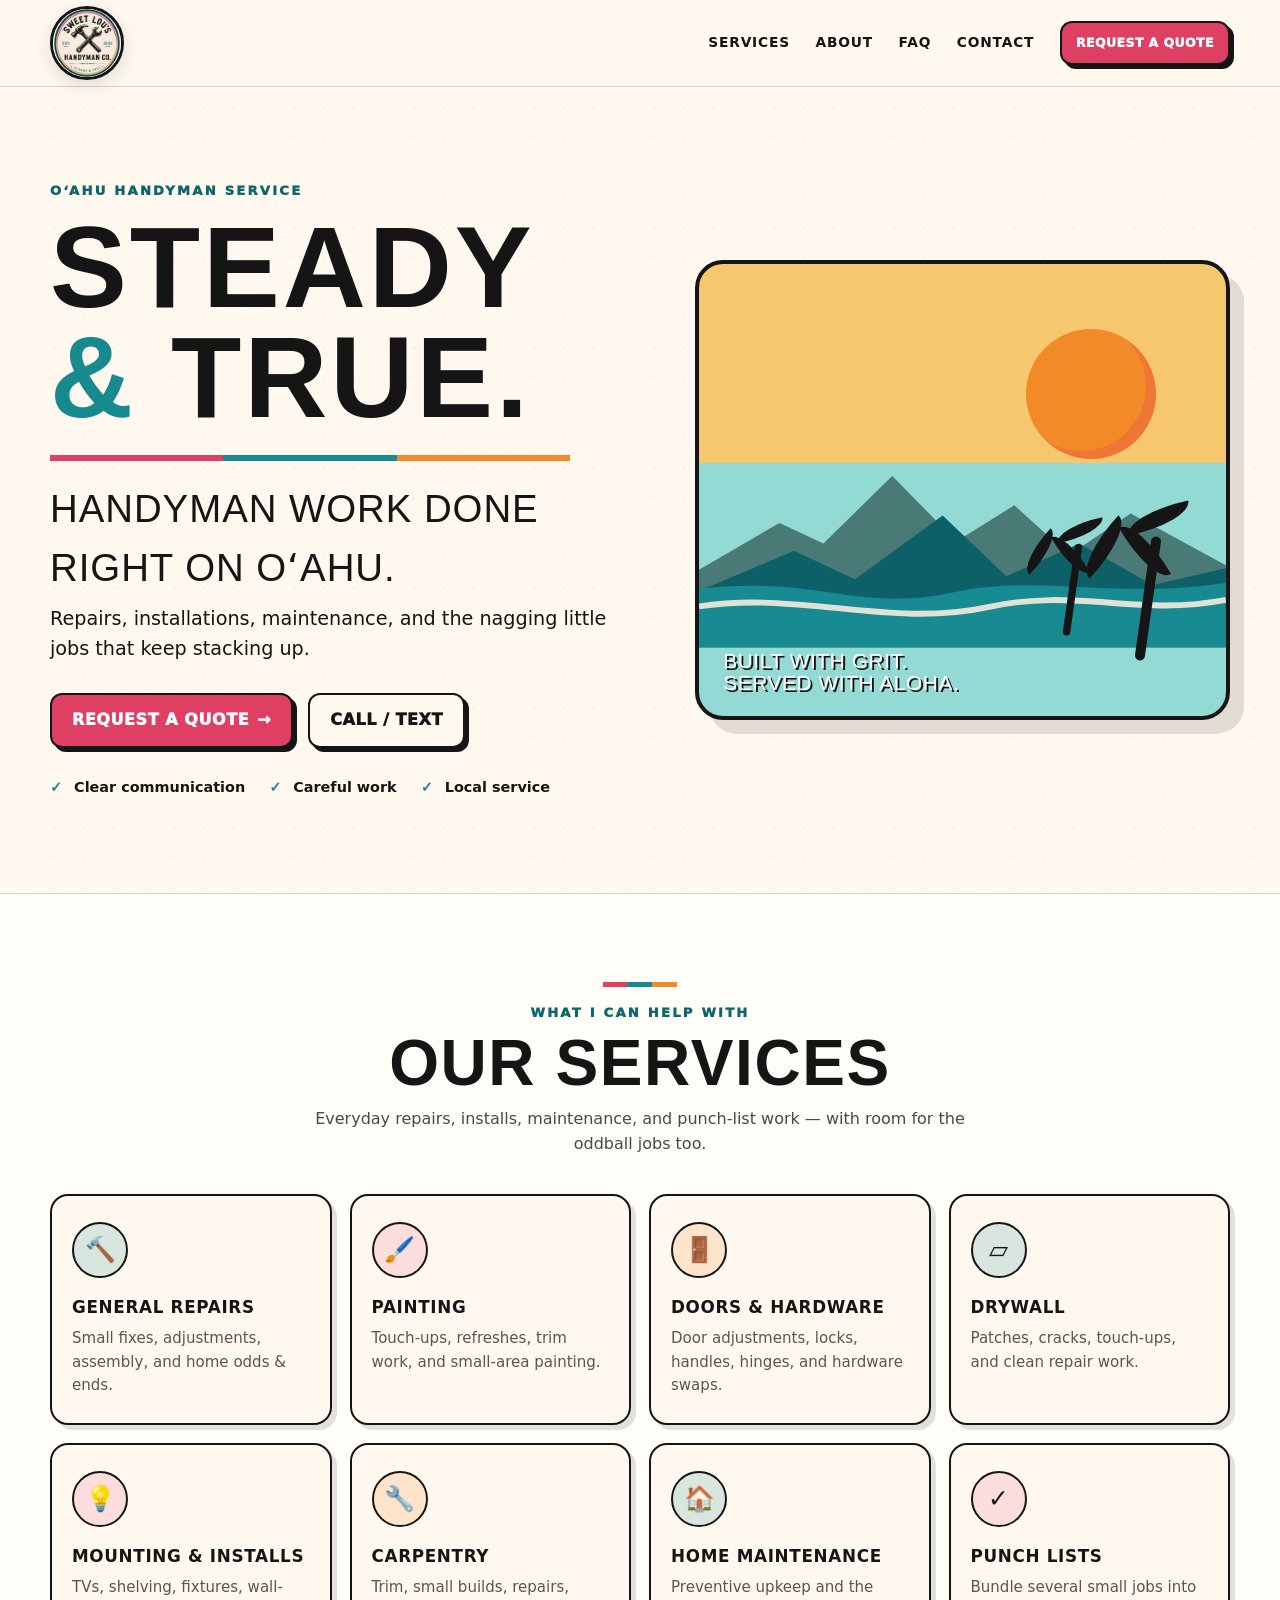
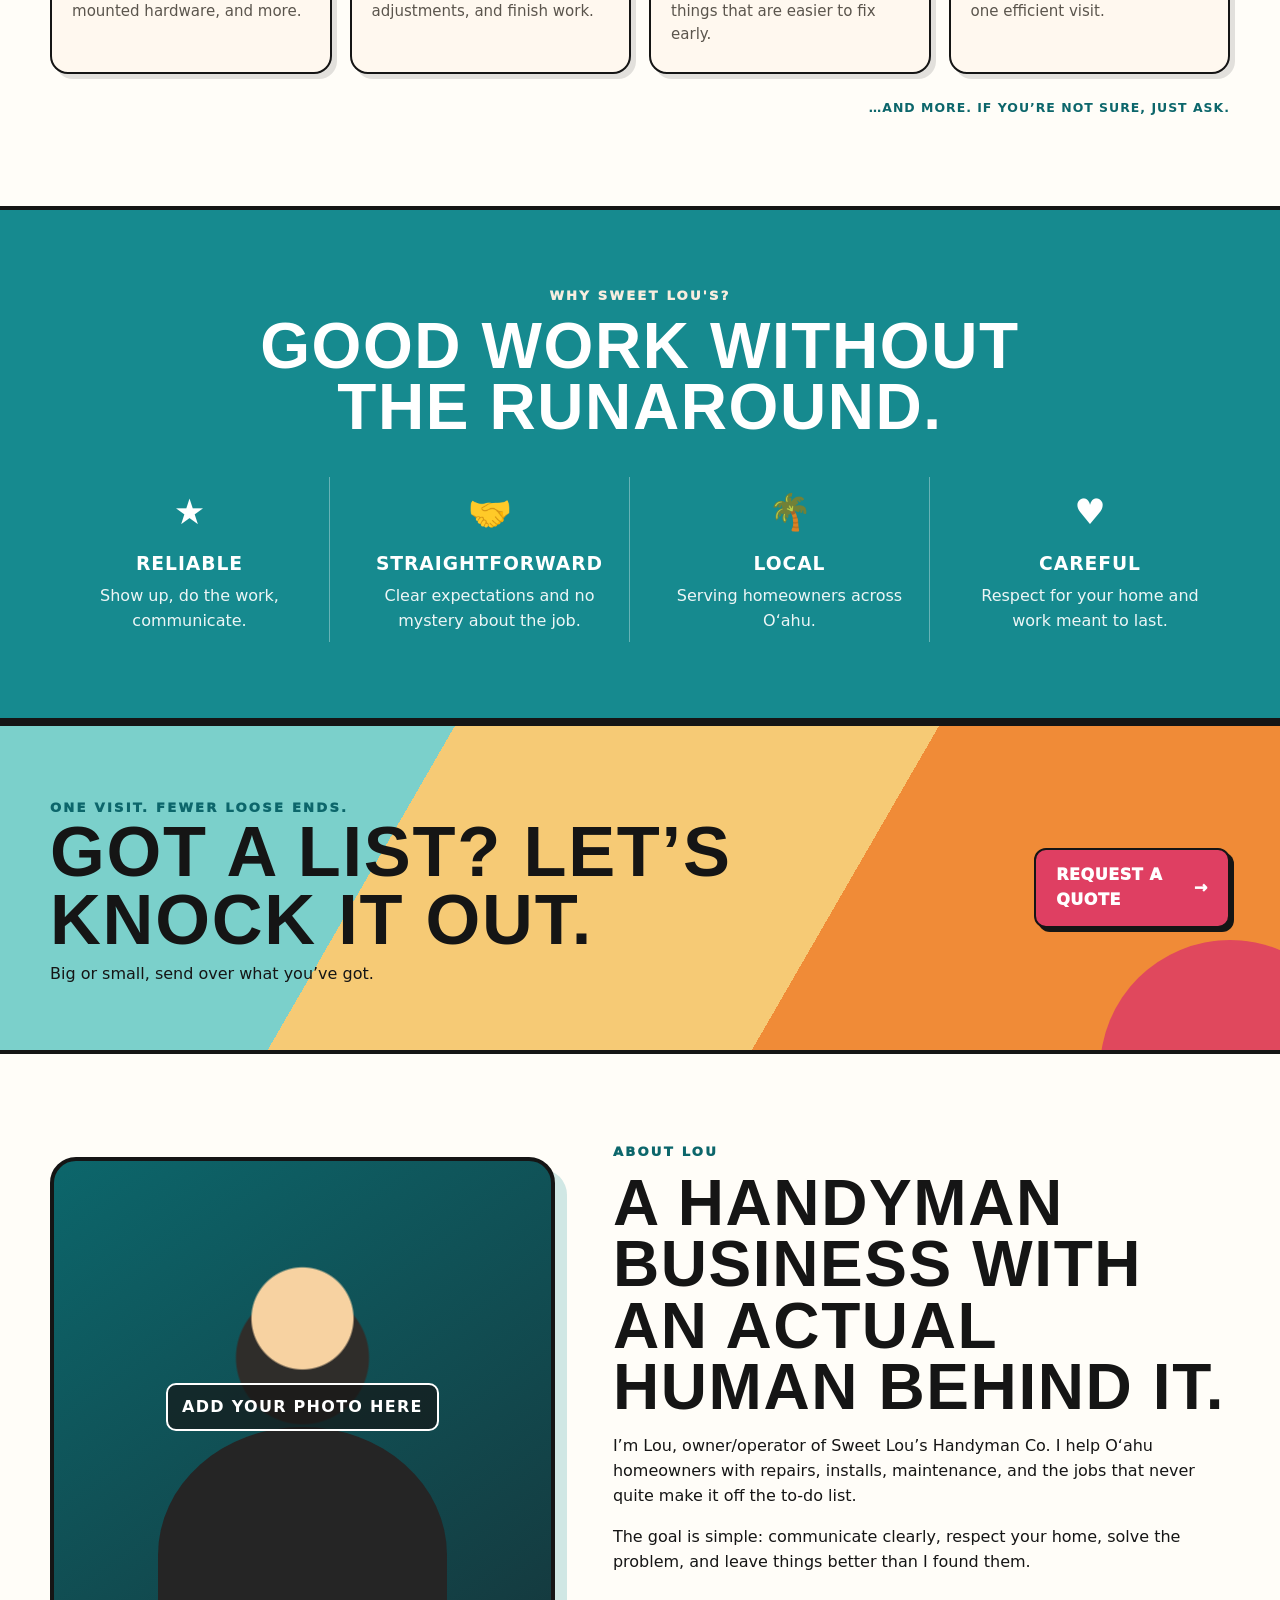
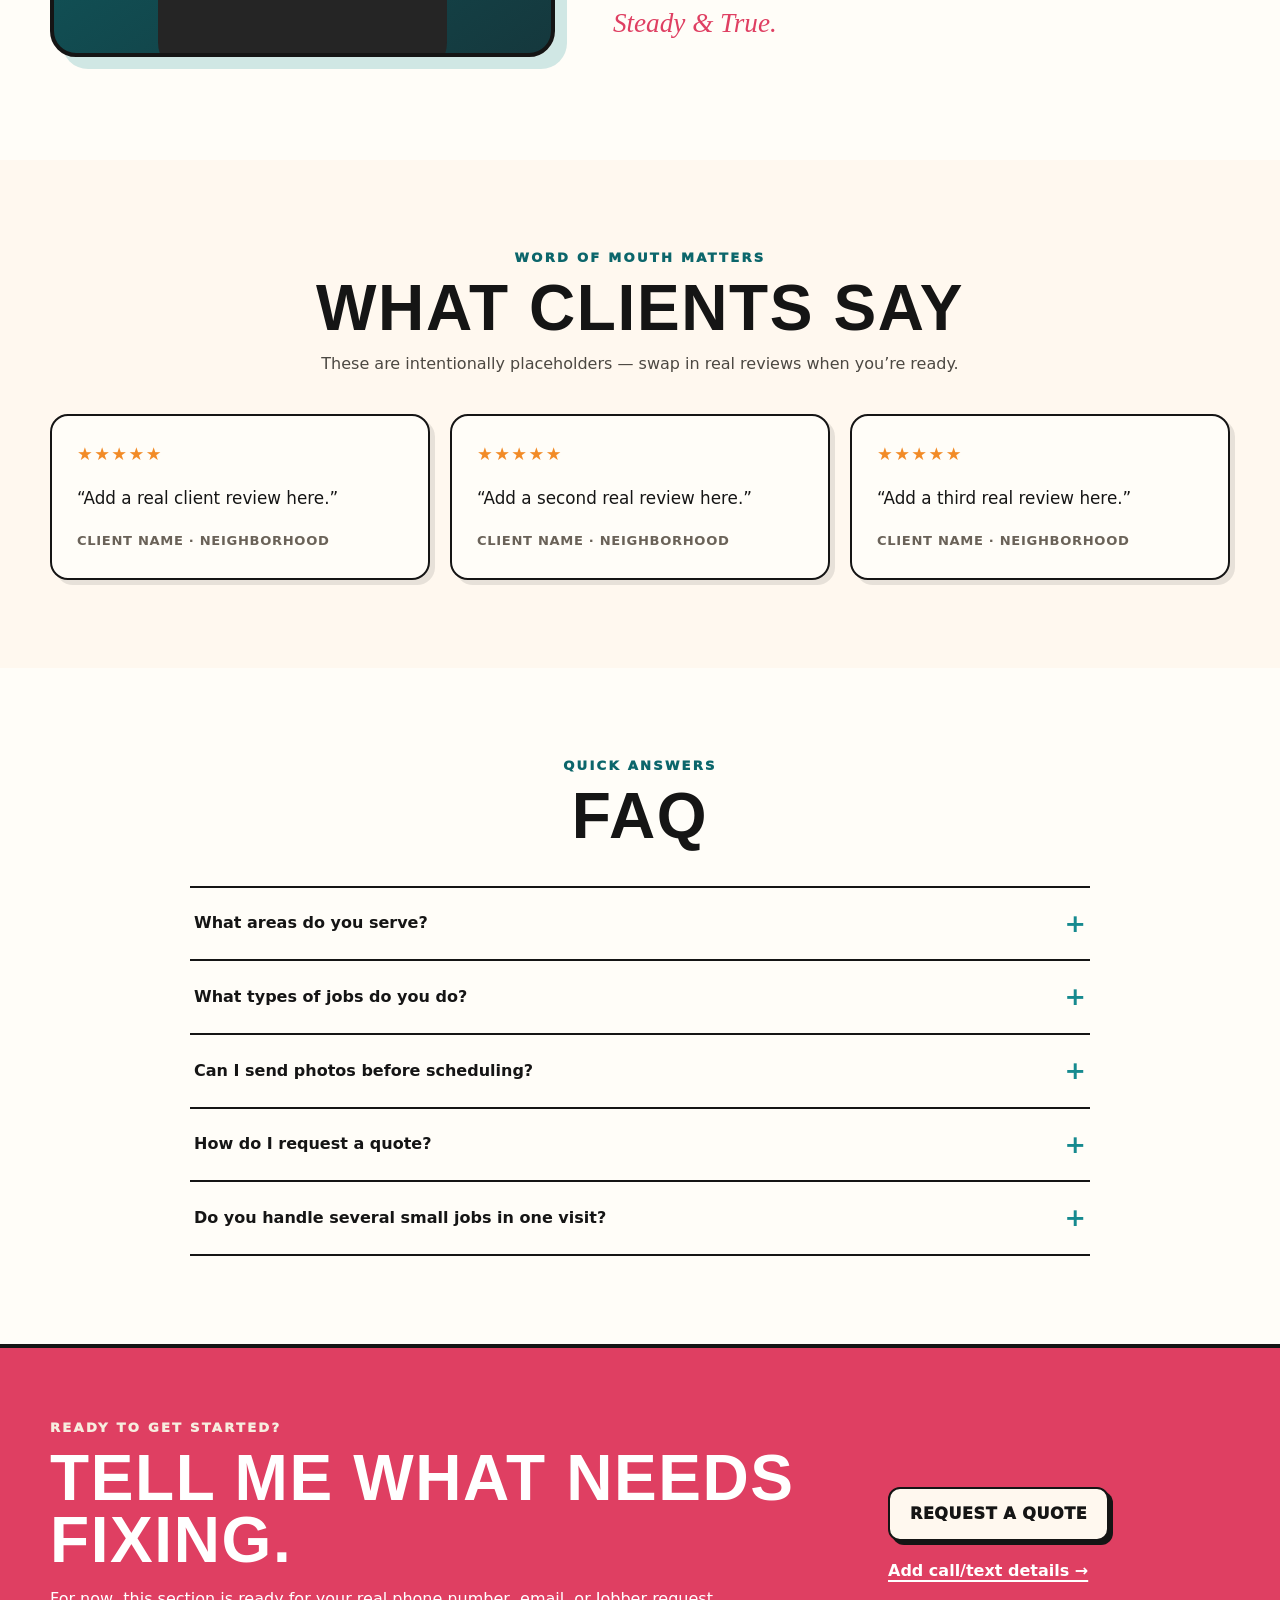
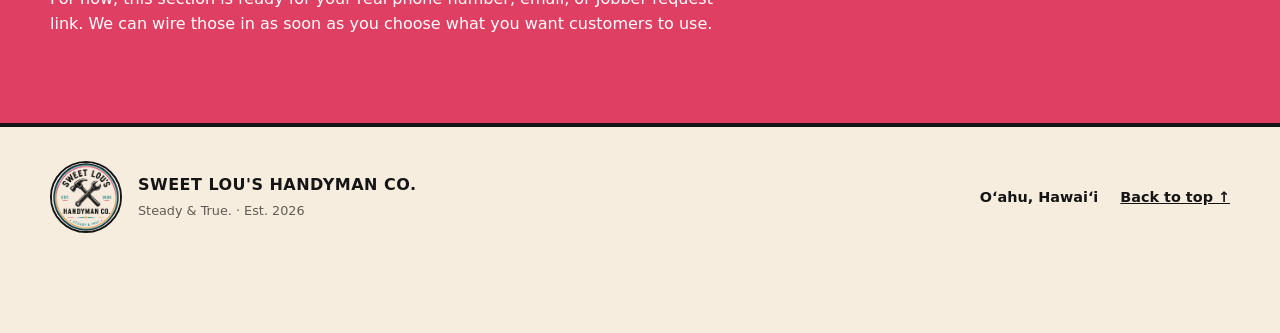
==== commit 335ae246: "Comment out Work link in index.html Comment out the 'Work' link in the navigation." ====
--- a/index.html
+++ b/index.html
@@ -126,9 +126,11 @@
           Services
         </a>
 
+        <!--
         <a href="#work">
           Work
         </a>
+        -->
 
         <a href="#about">
           About
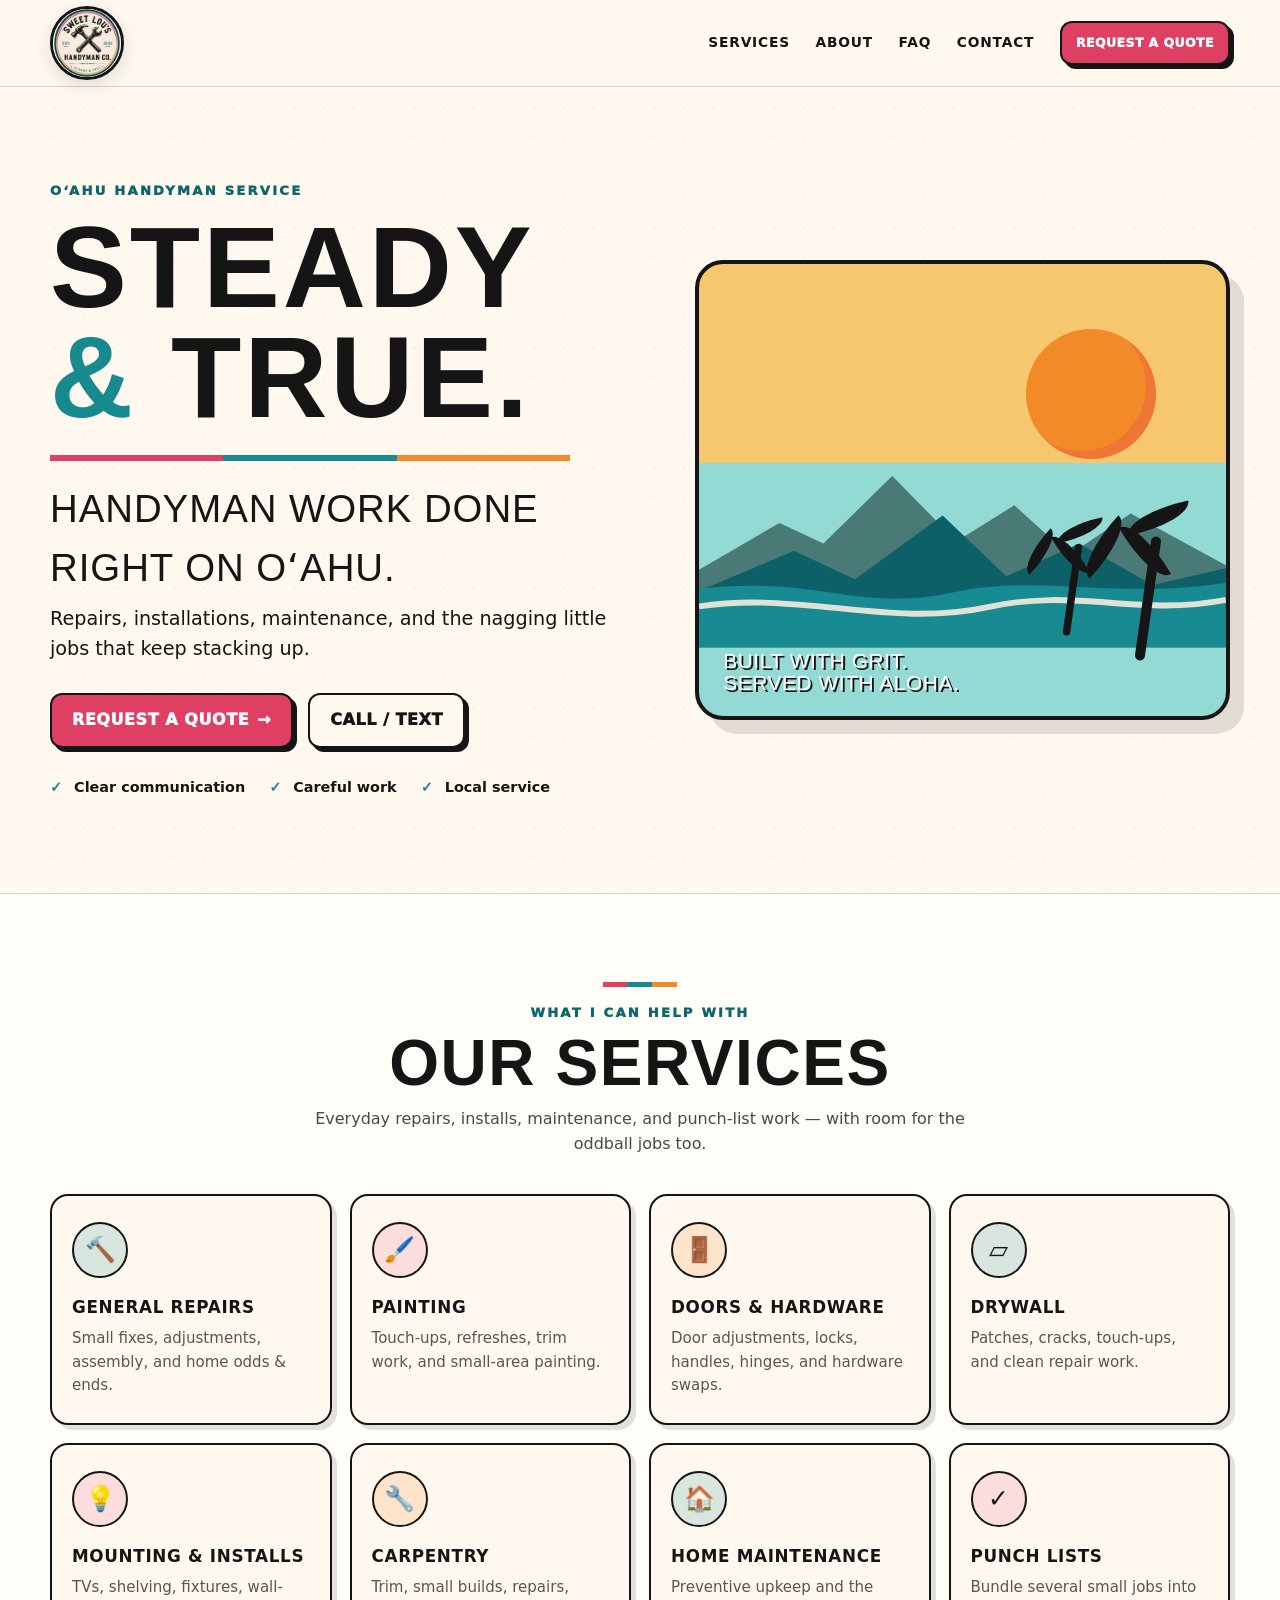
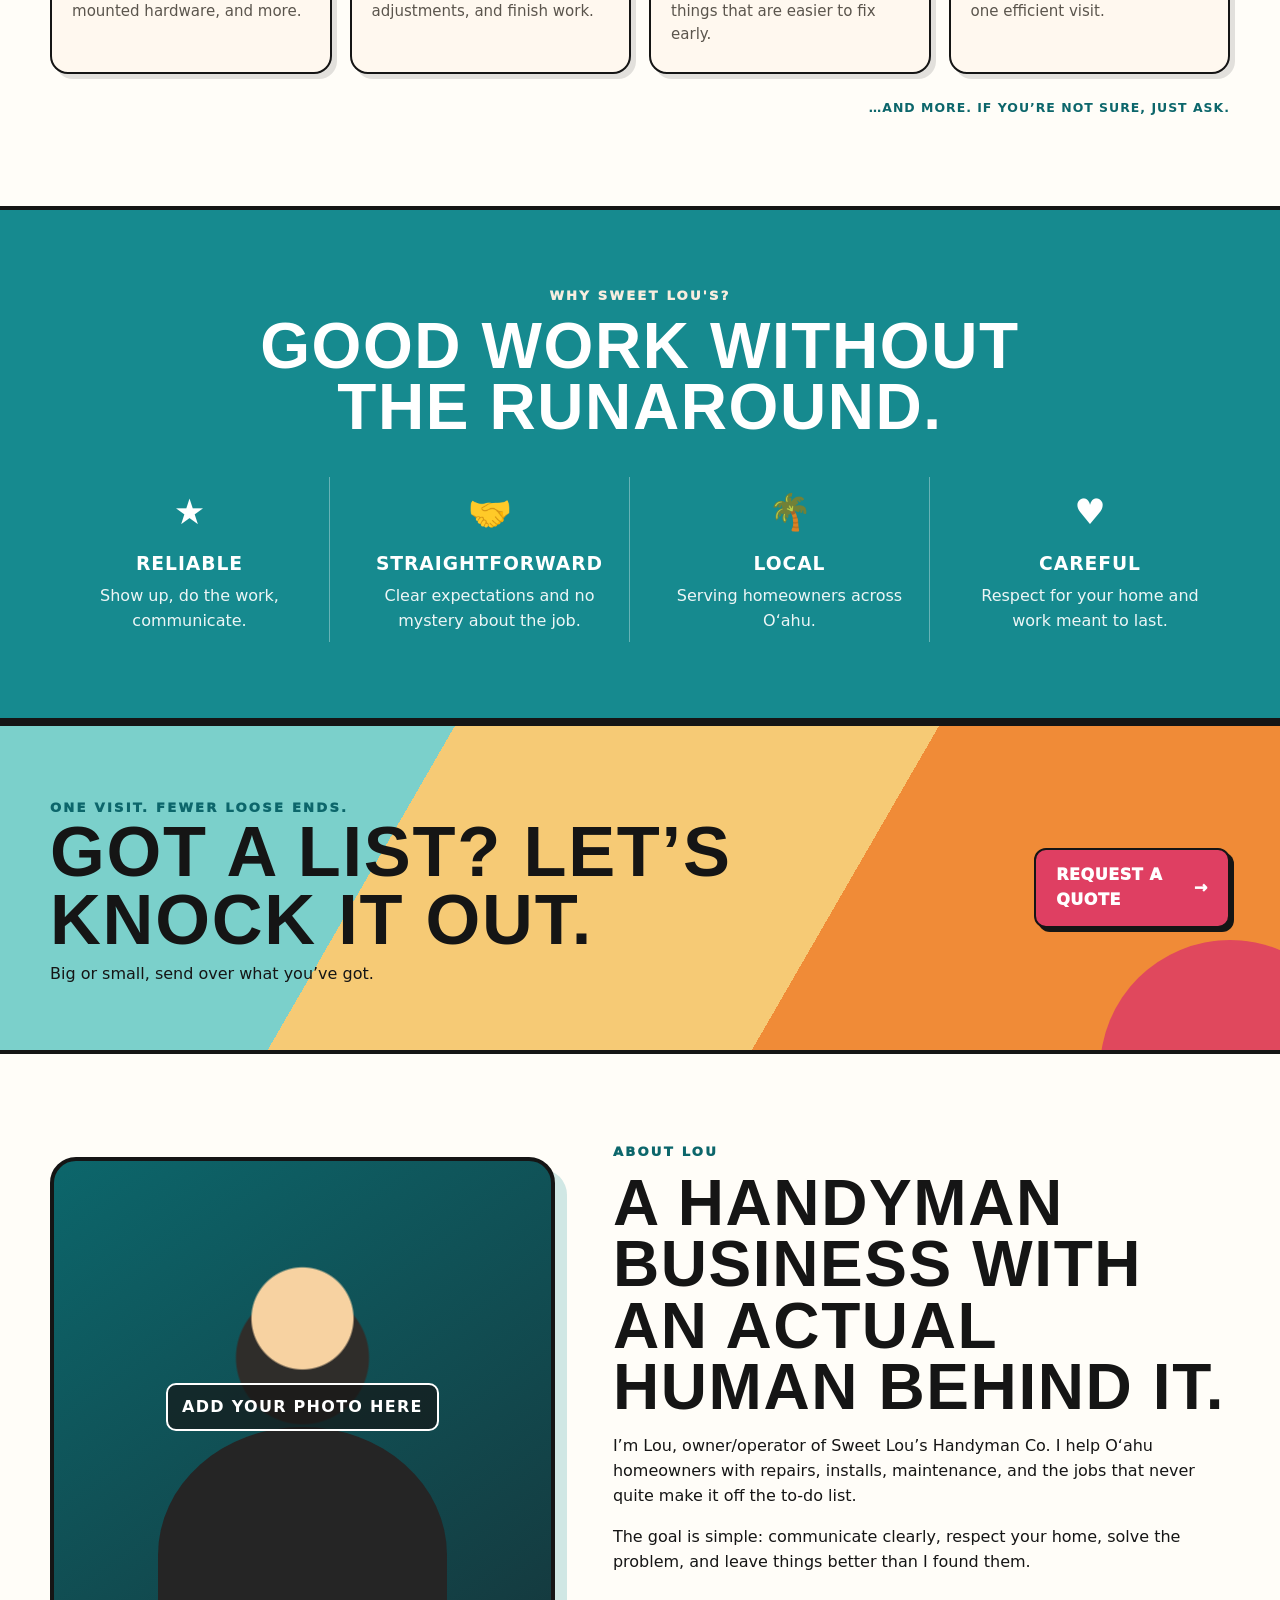
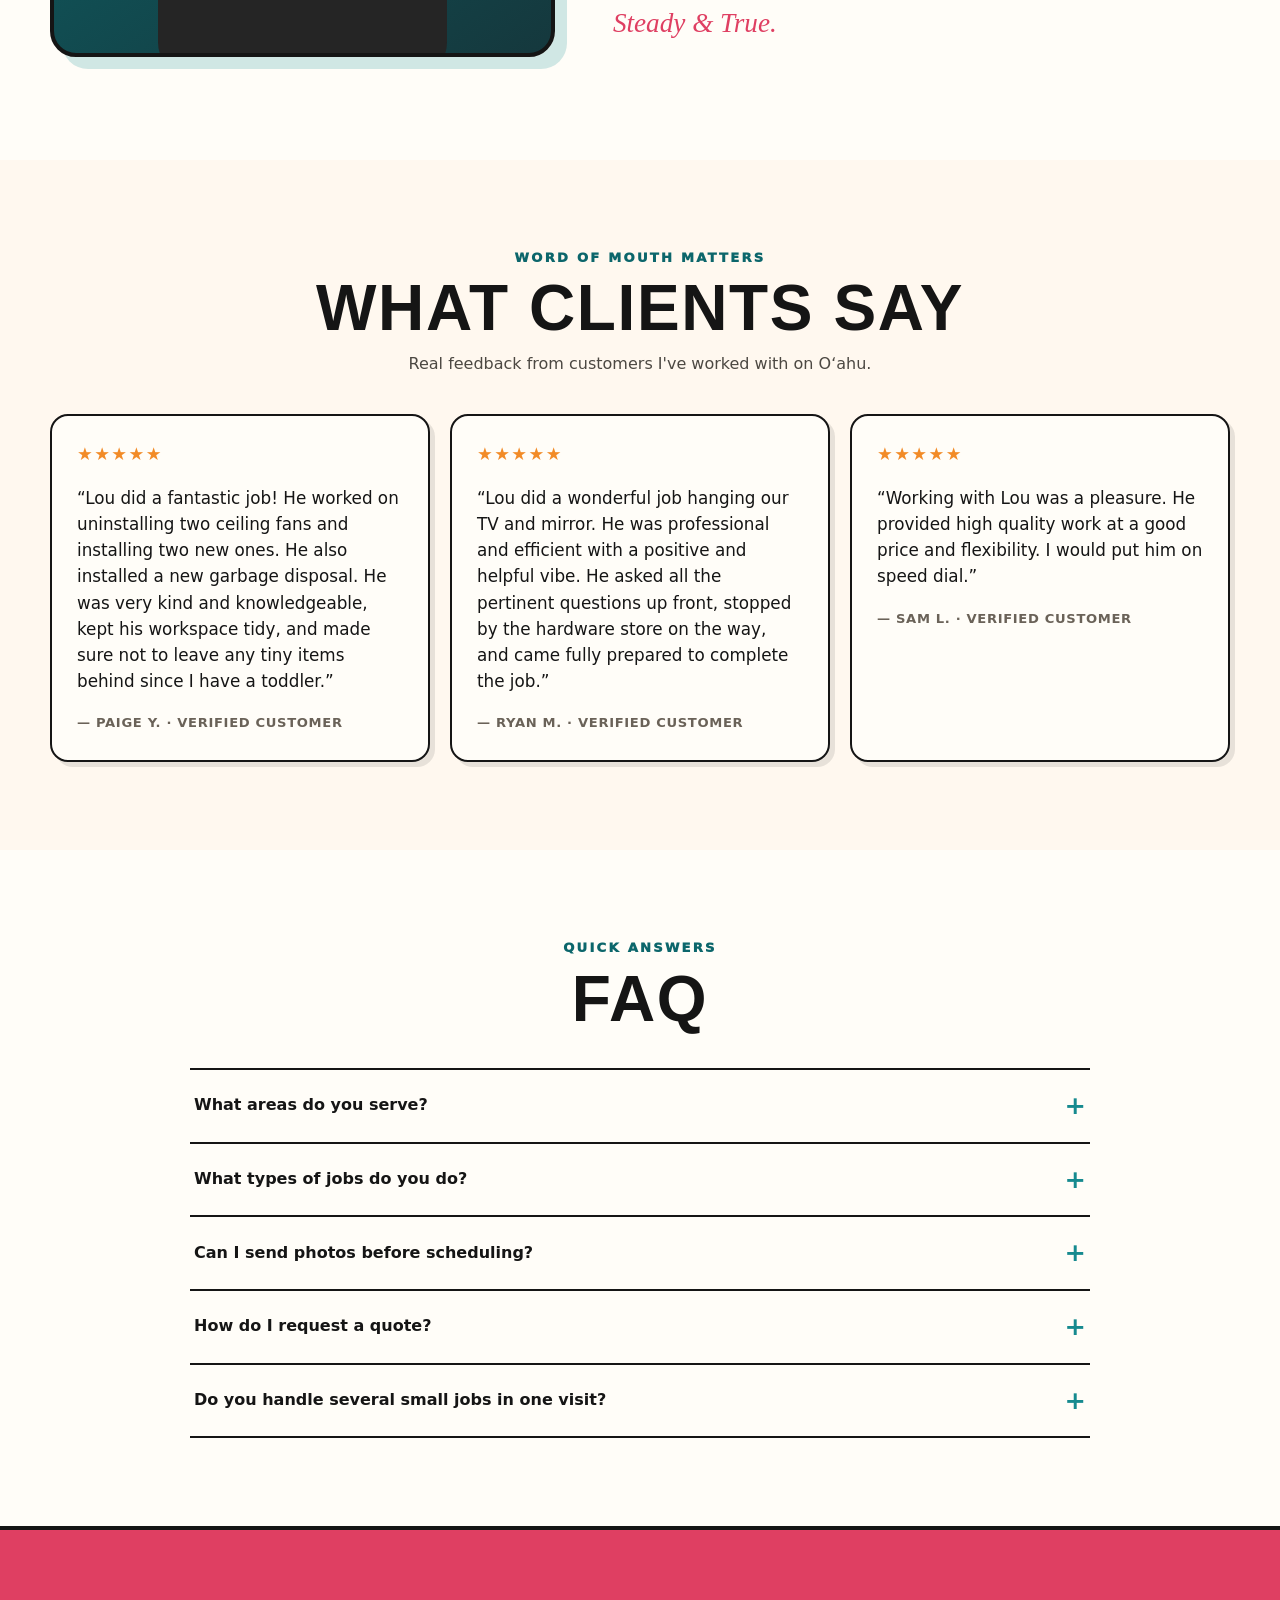
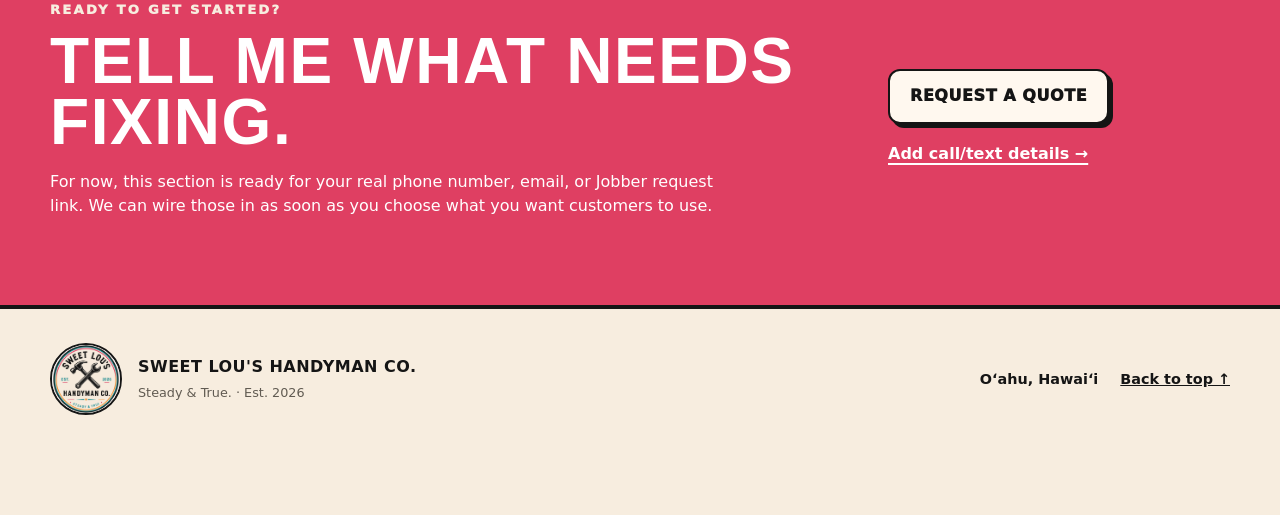
==== commit ecfbcf56: "Edited the Review Section and Entires" ====
--- a/index.html
+++ b/index.html
@@ -140,13 +140,13 @@
           FAQ
         </a>
 
-        <a href="#contact">
+        <a href="mailto:sweetloushandymanco@gmail.com">
           Contact
         </a>
 
         <a
           class="button button-small button-coral"
-          href="#contact"
+          href="https://clienthub.getjobber.com/hubs/11368da9-09ec-49d5-b865-3fbfedb3c5c8/public/requests/4905647/new"
         >
           Request a quote
         </a>
@@ -204,7 +204,7 @@
 
             <a
               class="button button-coral"
-              href="#contact"
+              href="https://clienthub.getjobber.com/hubs/11368da9-09ec-49d5-b865-3fbfedb3c5c8/public/requests/4905647/new"
             >
               Request a quote
               <span aria-hidden="true">
@@ -214,7 +214,7 @@
 
             <a
               class="button button-outline"
-              href="#contact"
+              href="https://clienthub.getjobber.com/hubs/11368da9-09ec-49d5-b865-3fbfedb3c5c8/public/requests/4905647/new"
             >
               Call / text
             </a>
@@ -794,7 +794,7 @@
 
         <a
           class="button button-coral"
-          href="#contact"
+          href="https://clienthub.getjobber.com/hubs/11368da9-09ec-49d5-b865-3fbfedb3c5c8/public/requests/4905647/new"
         >
           Request a quote
           <span aria-hidden="true">
@@ -871,99 +871,108 @@
 
     <!-- REVIEWS -->
 
-    <section
-      class="reviews section-pad"
-      aria-labelledby="reviews-title"
-    >
-
-      <div class="shell">
-
-        <div class="section-heading centered">
-
-          <p class="eyebrow">
-            Word of mouth matters
-          </p>
-
-          <h2 id="reviews-title">
-            What clients say
-          </h2>
-
-          <p>
-            These are intentionally placeholders —
-            swap in real reviews when you’re ready.
-          </p>
-
-        </div>
-
-
-        <div class="review-grid">
-
-
-          <article class="review-card">
-
-            <div
-              class="stars"
-              aria-hidden="true"
-            >
-              ★★★★★
-            </div>
-
-            <p>
-              “Add a real client review here.”
-            </p>
-
-            <span>
-              Client name · Neighborhood
-            </span>
-
-          </article>
-
-
-          <article class="review-card">
-
-            <div
-              class="stars"
-              aria-hidden="true"
-            >
-              ★★★★★
-            </div>
-
-            <p>
-              “Add a second real review here.”
-            </p>
-
-            <span>
-              Client name · Neighborhood
-            </span>
-
-          </article>
-
-
-          <article class="review-card">
-
-            <div
-              class="stars"
-              aria-hidden="true"
-            >
-              ★★★★★
-            </div>
-
-            <p>
-              “Add a third real review here.”
-            </p>
-
-            <span>
-              Client name · Neighborhood
-            </span>
-
-          </article>
-
-
-        </div>
-
-      </div>
-
-    </section>
+<section
+  class="reviews section-pad"
+  aria-labelledby="reviews-title"
+>
+
+  <div class="shell">
+
+    <div class="section-heading centered">
+
+      <p class="eyebrow">
+        Word of mouth matters
+      </p>
+
+      <h2 id="reviews-title">
+        What clients say
+      </h2>
+
+      <p>
+        Real feedback from customers I've worked with on Oʻahu.
+      </p>
+
+    </div>
+
+
+    <div class="review-grid">
+
+
+      <article class="review-card">
+
+        <div
+          class="stars"
+          aria-label="5 out of 5 stars"
+        >
+          ★★★★★
+        </div>
+
+        <p>
+          “Lou did a fantastic job! He worked on uninstalling two
+          ceiling fans and installing two new ones. He also installed
+          a new garbage disposal. He was very kind and knowledgeable,
+          kept his workspace tidy, and made sure not to leave any tiny
+          items behind since I have a toddler.”
+        </p>
+
+        <span>
+          — Paige Y. · Verified customer
+        </span>
+
+      </article>
+
+
+      <article class="review-card">
+
+        <div
+          class="stars"
+          aria-label="5 out of 5 stars"
+        >
+          ★★★★★
+        </div>
+
+        <p>
+          “Lou did a wonderful job hanging our TV and mirror.
+          He was professional and efficient with a positive and helpful
+          vibe. He asked all the pertinent questions up front, stopped
+          by the hardware store on the way, and came fully prepared
+          to complete the job.”
+        </p>
+
+        <span>
+          — Ryan M. · Verified customer
+        </span>
+
+      </article>
+
+
+      <article class="review-card">
+
+        <div
+          class="stars"
+          aria-label="5 out of 5 stars"
+        >
+          ★★★★★
+        </div>
+
+        <p>
+          “Working with Lou was a pleasure. He provided high quality
+          work at a good price and flexibility. I would put him
+          on speed dial.”
+        </p>
+
+        <span>
+          — Sam L. · Verified customer
+        </span>
+
+      </article>
+
+
+    </div>
+
+  </div>
+
+</section>
 
 
     <!-- FAQ -->
@@ -1233,7 +1242,7 @@
 
           <a
             class="button button-cream"
-            href="#contact"
+            href="https://clienthub.getjobber.com/hubs/11368da9-09ec-49d5-b865-3fbfedb3c5c8/public/requests/4905647/new"
             data-placeholder-action="quote"
           >
             Request a quote
@@ -1241,7 +1250,7 @@
 
           <a
             class="text-link"
-            href="#contact"
+            href="https://clienthub.getjobber.com/hubs/11368da9-09ec-49d5-b865-3fbfedb3c5c8/public/requests/4905647/new"
             data-placeholder-action="contact"
           >
             Add call/text details →
@@ -1314,7 +1323,7 @@
     aria-label="Quick actions"
   >
 
-    <a href="#contact">
+    <a href="https://clienthub.getjobber.com/hubs/11368da9-09ec-49d5-b865-3fbfedb3c5c8/public/requests/4905647/new">
       Request a quote
     </a>
 
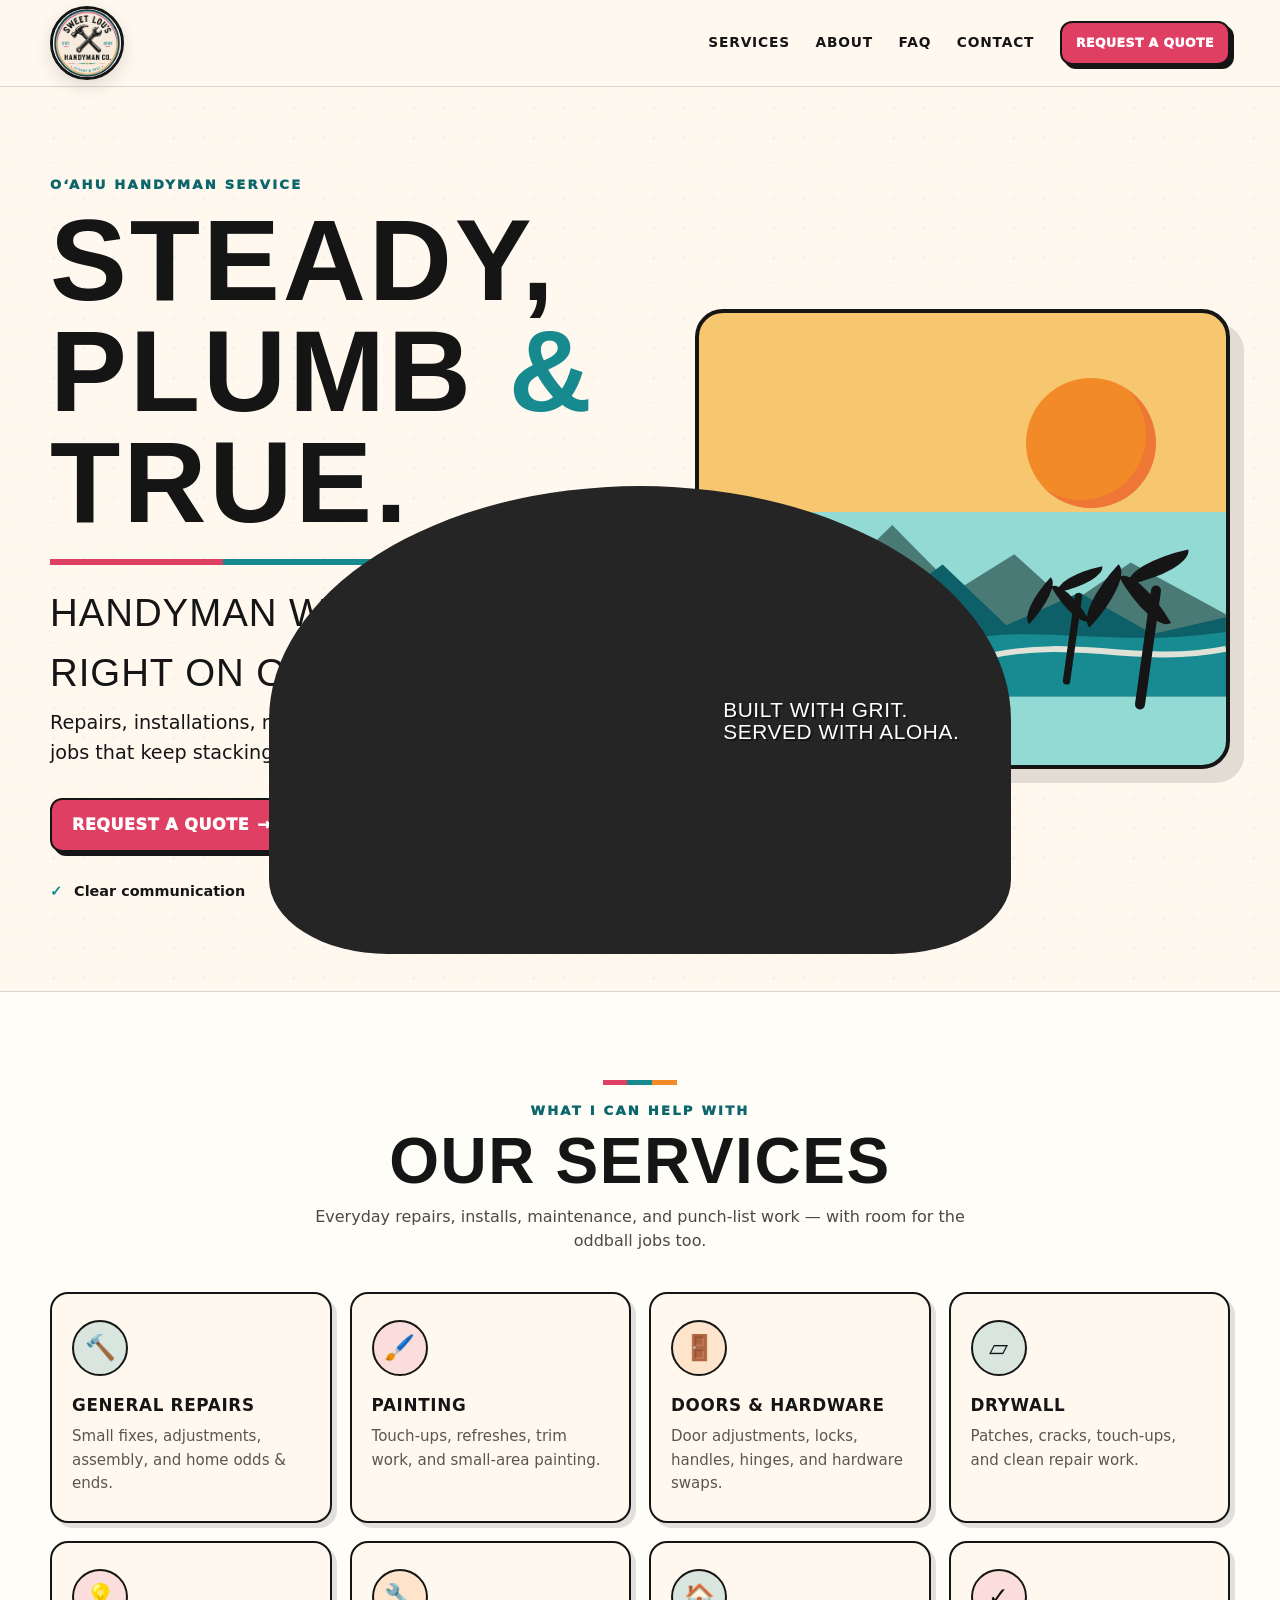
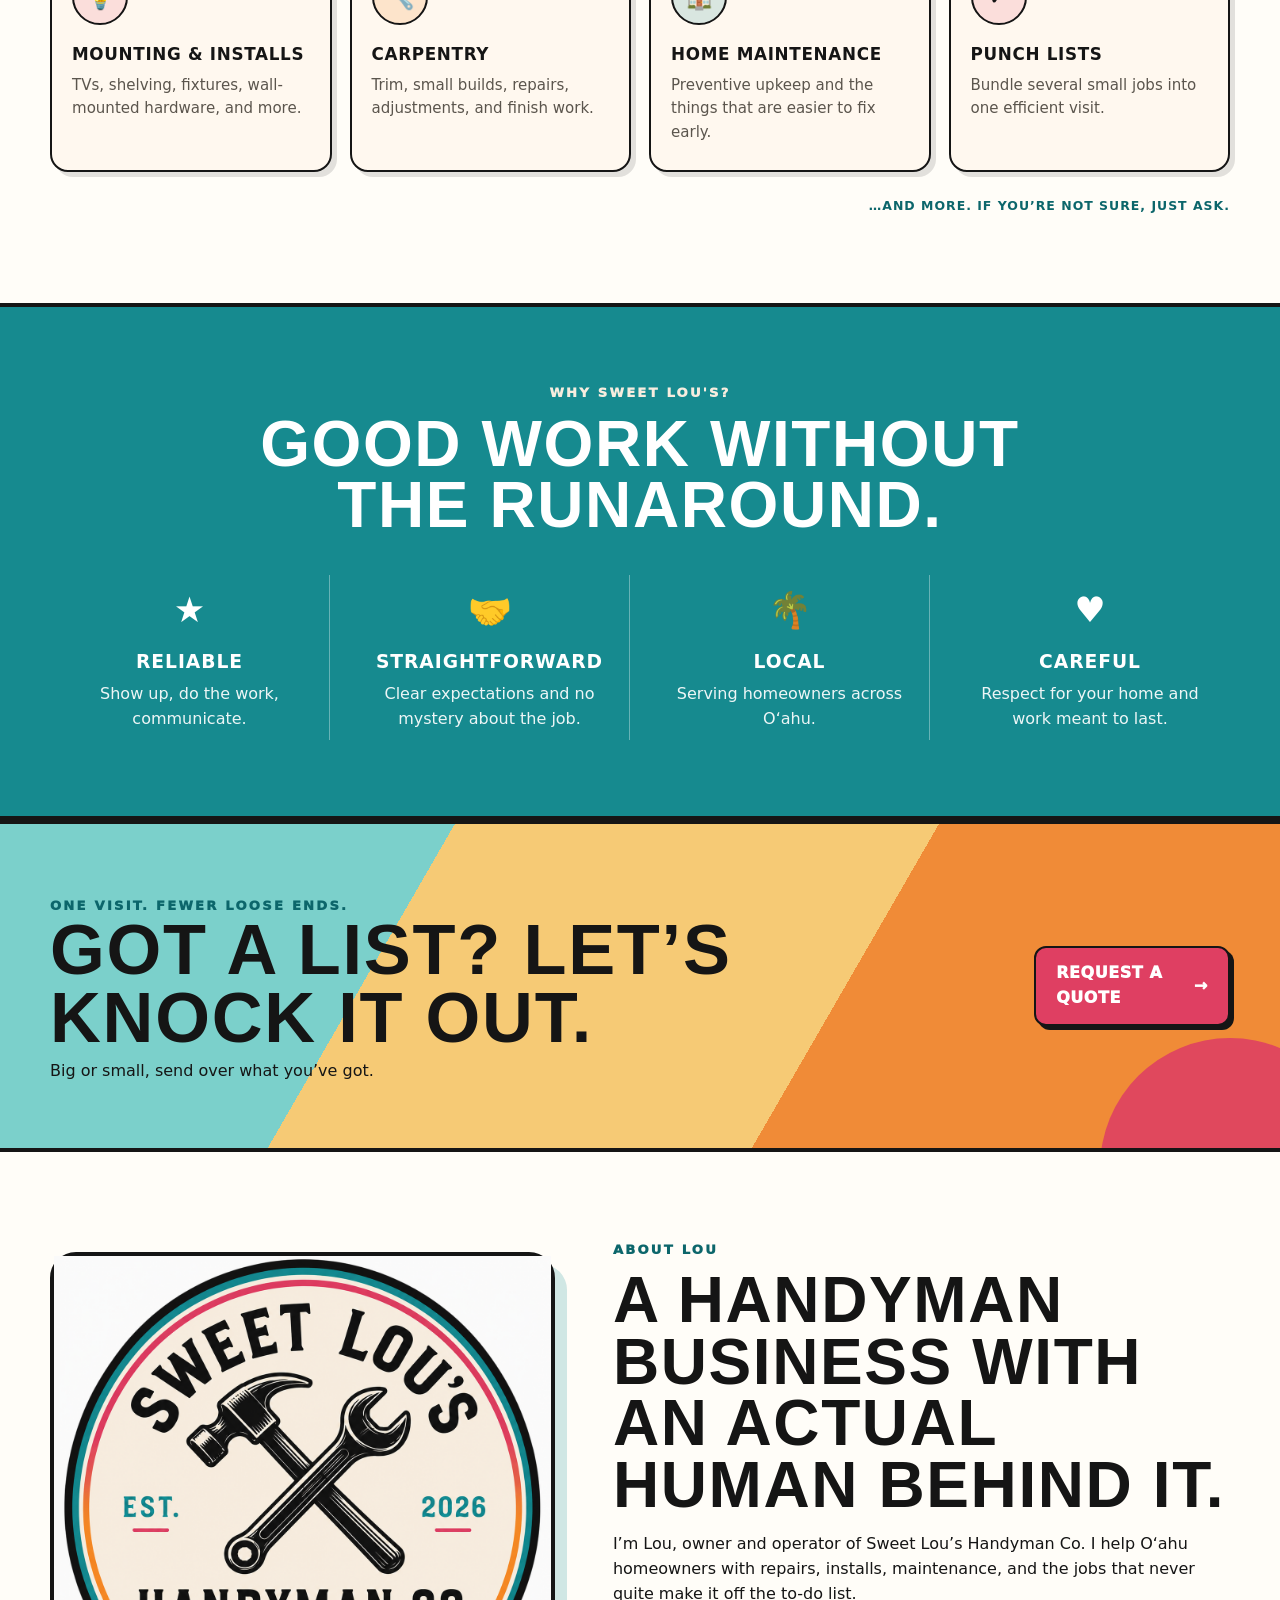
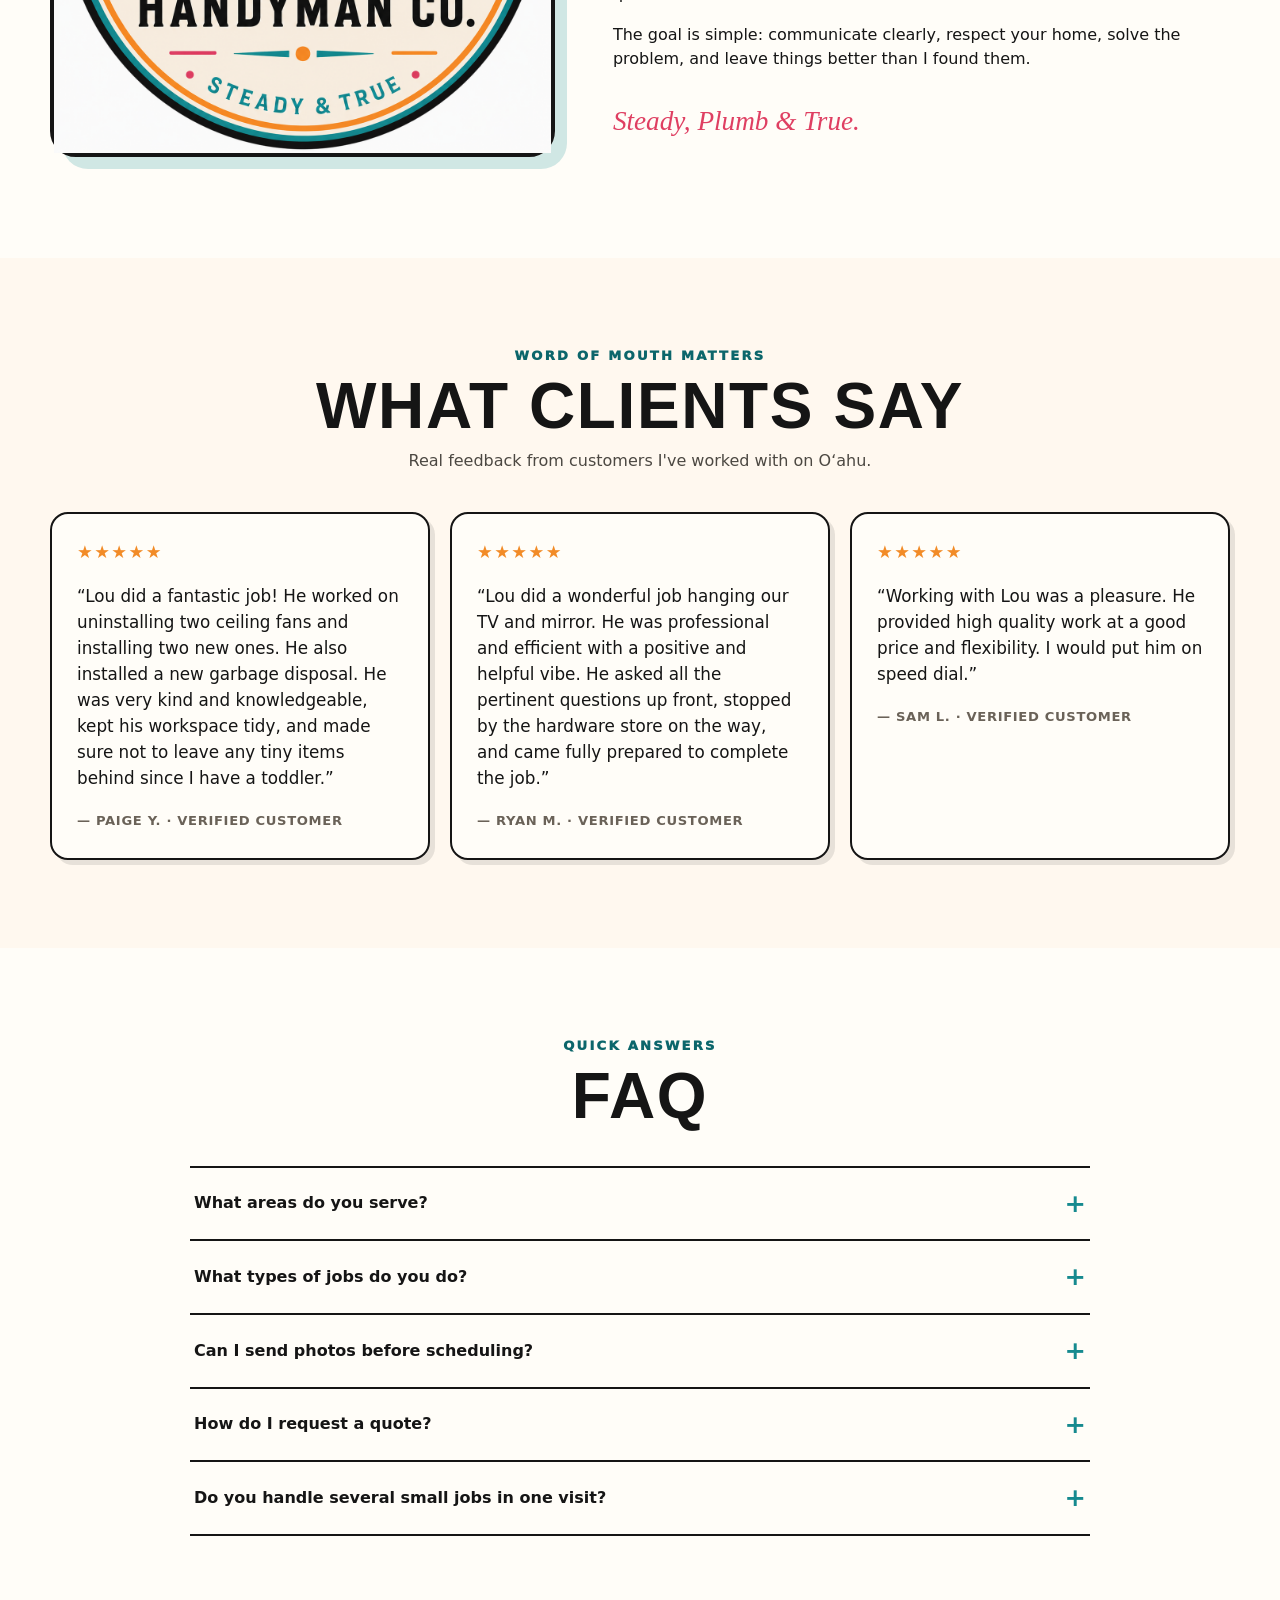
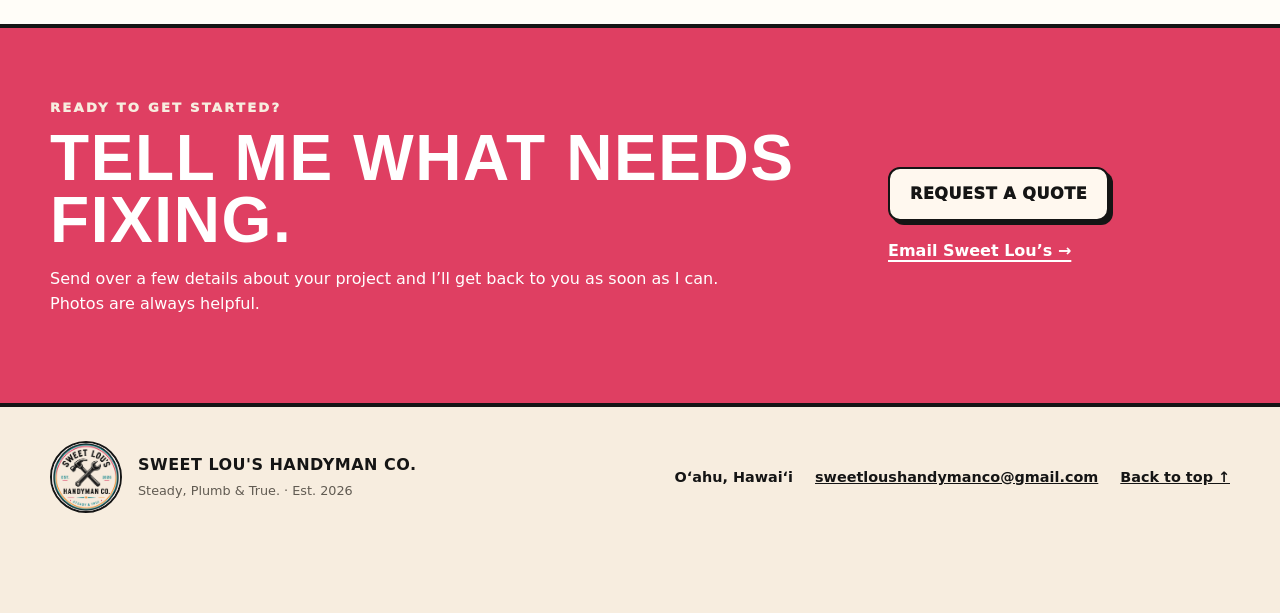
==== commit 45bc3af7: "Updated the entire page for meta instructions" ====
--- a/index.html
+++ b/index.html
@@ -1,6 +1,8 @@
 <!doctype html>
 <html lang="en">
+
 <head>
+
   <meta charset="utf-8">
 
   <meta
@@ -25,7 +27,7 @@
 
   <meta
     property="og:description"
-    content="Steady & True. Handyman work done right on Oʻahu."
+    content="Steady, Plumb & True. Handyman work done right on Oʻahu."
   >
 
   <meta
@@ -61,9 +63,12 @@
     defer
     src="script.js"
   ></script>
+
 </head>
 
+
 <body>
+
 
   <a
     class="skip-link"
@@ -82,6 +87,7 @@
 
     <div class="shell header-inner">
 
+
       <a
         class="brand"
         href="#top"
@@ -126,12 +132,6 @@
           Services
         </a>
 
-        <!--
-        <a href="#work">
-          Work
-        </a>
-        -->
-
         <a href="#about">
           About
         </a>
@@ -158,6 +158,7 @@
   </header>
 
 
+
   <main id="main">
 
 
@@ -174,11 +175,13 @@
             Oʻahu handyman service
           </p>
 
+
           <h1>
-            Steady
+            Steady, Plumb
             <span>&amp;</span>
             True.
           </h1>
+
 
           <div
             class="brand-rule"
@@ -189,9 +192,11 @@
             <i></i>
           </div>
 
+
           <p class="hero-kicker">
             Handyman work done right on Oʻahu.
           </p>
+
 
           <p class="hero-lede">
             Repairs, installations, maintenance,
@@ -212,11 +217,12 @@
               </span>
             </a>
 
+
             <a
               class="button button-outline"
-              href="https://clienthub.getjobber.com/hubs/11368da9-09ec-49d5-b865-3fbfedb3c5c8/public/requests/4905647/new"
-            >
-              Call / text
+              href="mailto:sweetloushandymanco@gmail.com"
+            >
+              Email me
             </a>
 
           </div>
@@ -242,6 +248,7 @@
           </ul>
 
         </div>
+
 
 
         <div
@@ -286,6 +293,7 @@
             <span></span>
           </div>
 
+
           <div class="palm palm-two">
             <span></span>
           </div>
@@ -299,9 +307,11 @@
 
         </div>
 
+
       </div>
 
     </section>
+
 
 
     <!-- SERVICES -->
@@ -313,6 +323,7 @@
 
       <div class="shell">
 
+
         <div class="section-heading centered">
 
           <span
@@ -337,6 +348,7 @@
         </div>
 
 
+
         <div class="service-grid">
 
 
@@ -361,6 +373,7 @@
           </article>
 
 
+
           <article class="service-card">
 
             <div
@@ -382,6 +395,7 @@
           </article>
 
 
+
           <article class="service-card">
 
             <div
@@ -403,6 +417,7 @@
           </article>
 
 
+
           <article class="service-card">
 
             <div
@@ -424,6 +439,7 @@
           </article>
 
 
+
           <article class="service-card">
 
             <div
@@ -445,6 +461,7 @@
           </article>
 
 
+
           <article class="service-card">
 
             <div
@@ -466,6 +483,7 @@
           </article>
 
 
+
           <article class="service-card">
 
             <div
@@ -485,6 +503,7 @@
             </p>
 
           </article>
+
 
 
           <article class="service-card">
@@ -516,9 +535,11 @@
           just ask.
         </p>
 
+
       </div>
 
     </section>
+
 
 
     <!-- WHY SWEET LOU'S -->
@@ -530,6 +551,7 @@
 
       <div class="shell">
 
+
         <div class="section-heading centered light">
 
           <p class="eyebrow">
@@ -543,6 +565,7 @@
         </div>
 
 
+
         <div class="why-grid">
 
 
@@ -564,6 +587,7 @@
           </article>
 
 
+
           <article>
 
             <div class="why-icon">
@@ -582,6 +606,7 @@
           </article>
 
 
+
           <article>
 
             <div class="why-icon">
@@ -599,6 +624,7 @@
           </article>
 
 
+
           <article>
 
             <div class="why-icon">
@@ -619,9 +645,11 @@
 
         </div>
 
+
       </div>
 
     </section>
+
 
 
     <!-- RECENT WORK -->
@@ -634,6 +662,7 @@
 
       <div class="shell">
 
+
         <div class="section-heading split-heading">
 
           <div>
@@ -648,14 +677,8 @@
 
           </div>
 
-
-          <p class="section-note">
-            Replace these placeholders with
-            your real job photos as you build
-            the gallery.
-          </p>
-
-        </div>
+        </div>
+
 
 
         <div class="work-grid">
@@ -663,13 +686,7 @@
 
           <article class="work-card">
 
-            <div class="work-image placeholder one">
-
-              <span>
-                Add project photo
-              </span>
-
-            </div>
+            <div class="work-image placeholder one"></div>
 
             <div class="work-meta">
 
@@ -686,15 +703,10 @@
           </article>
 
 
+
           <article class="work-card">
 
-            <div class="work-image placeholder two">
-
-              <span>
-                Add project photo
-              </span>
-
-            </div>
+            <div class="work-image placeholder two"></div>
 
             <div class="work-meta">
 
@@ -711,15 +723,10 @@
           </article>
 
 
+
           <article class="work-card">
 
-            <div class="work-image placeholder three">
-
-              <span>
-                Add project photo
-              </span>
-
-            </div>
+            <div class="work-image placeholder three"></div>
 
             <div class="work-meta">
 
@@ -736,15 +743,10 @@
           </article>
 
 
+
           <article class="work-card">
 
-            <div class="work-image placeholder four">
-
-              <span>
-                Add project photo
-              </span>
-
-            </div>
+            <div class="work-image placeholder four"></div>
 
             <div class="work-meta">
 
@@ -763,16 +765,19 @@
 
         </div>
 
+
       </div>
 
     </section>
 
 
+
     <!-- LIST CTA -->
 
     <section class="list-cta">
 
       <div class="shell list-cta-inner">
+
 
         <div>
 
@@ -797,14 +802,18 @@
           href="https://clienthub.getjobber.com/hubs/11368da9-09ec-49d5-b865-3fbfedb3c5c8/public/requests/4905647/new"
         >
           Request a quote
+
           <span aria-hidden="true">
             →
           </span>
+
         </a>
 
+
       </div>
 
     </section>
+
 
 
     <!-- ABOUT -->
@@ -818,16 +827,18 @@
 
 
         <div
-          class="about-photo placeholder portrait"
+          class="about-photo portrait"
           role="img"
-          aria-label="Placeholder for a photo of Lou"
+          aria-label="Sweet Lou's Handyman Co."
         >
 
-          <span>
-            Add your photo here
-          </span>
-
-        </div>
+          <img
+            src="images/logo.png"
+            alt="Sweet Lou's Handyman Co."
+          >
+
+        </div>
+
 
 
         <div class="about-copy">
@@ -842,7 +853,7 @@
           </h2>
 
           <p>
-            I’m Lou, owner/operator of
+            I’m Lou, owner and operator of
             Sweet Lou’s Handyman Co.
             I help Oʻahu homeowners with repairs,
             installs, maintenance, and the jobs
@@ -858,7 +869,7 @@
           </p>
 
           <p class="signature">
-            Steady & True.
+            Steady, Plumb & True.
           </p>
 
         </div>
@@ -869,110 +880,117 @@
     </section>
 
 
+
     <!-- REVIEWS -->
 
-<section
-  class="reviews section-pad"
-  aria-labelledby="reviews-title"
->
-
-  <div class="shell">
-
-    <div class="section-heading centered">
-
-      <p class="eyebrow">
-        Word of mouth matters
-      </p>
-
-      <h2 id="reviews-title">
-        What clients say
-      </h2>
-
-      <p>
-        Real feedback from customers I've worked with on Oʻahu.
-      </p>
-
-    </div>
-
-
-    <div class="review-grid">
-
-
-      <article class="review-card">
-
-        <div
-          class="stars"
-          aria-label="5 out of 5 stars"
-        >
-          ★★★★★
-        </div>
-
-        <p>
-          “Lou did a fantastic job! He worked on uninstalling two
-          ceiling fans and installing two new ones. He also installed
-          a new garbage disposal. He was very kind and knowledgeable,
-          kept his workspace tidy, and made sure not to leave any tiny
-          items behind since I have a toddler.”
-        </p>
-
-        <span>
-          — Paige Y. · Verified customer
-        </span>
-
-      </article>
-
-
-      <article class="review-card">
-
-        <div
-          class="stars"
-          aria-label="5 out of 5 stars"
-        >
-          ★★★★★
-        </div>
-
-        <p>
-          “Lou did a wonderful job hanging our TV and mirror.
-          He was professional and efficient with a positive and helpful
-          vibe. He asked all the pertinent questions up front, stopped
-          by the hardware store on the way, and came fully prepared
-          to complete the job.”
-        </p>
-
-        <span>
-          — Ryan M. · Verified customer
-        </span>
-
-      </article>
-
-
-      <article class="review-card">
-
-        <div
-          class="stars"
-          aria-label="5 out of 5 stars"
-        >
-          ★★★★★
-        </div>
-
-        <p>
-          “Working with Lou was a pleasure. He provided high quality
-          work at a good price and flexibility. I would put him
-          on speed dial.”
-        </p>
-
-        <span>
-          — Sam L. · Verified customer
-        </span>
-
-      </article>
-
-
-    </div>
-
-  </div>
-
-</section>
+    <section
+      class="reviews section-pad"
+      aria-labelledby="reviews-title"
+    >
+
+      <div class="shell">
+
+
+        <div class="section-heading centered">
+
+          <p class="eyebrow">
+            Word of mouth matters
+          </p>
+
+          <h2 id="reviews-title">
+            What clients say
+          </h2>
+
+          <p>
+            Real feedback from customers I've worked with on Oʻahu.
+          </p>
+
+        </div>
+
+
+
+        <div class="review-grid">
+
+
+          <article class="review-card">
+
+            <div
+              class="stars"
+              aria-label="5 out of 5 stars"
+            >
+              ★★★★★
+            </div>
+
+            <p>
+              “Lou did a fantastic job! He worked on uninstalling two
+              ceiling fans and installing two new ones. He also installed
+              a new garbage disposal. He was very kind and knowledgeable,
+              kept his workspace tidy, and made sure not to leave any tiny
+              items behind since I have a toddler.”
+            </p>
+
+            <span>
+              — Paige Y. · Verified customer
+            </span>
+
+          </article>
+
+
+
+          <article class="review-card">
+
+            <div
+              class="stars"
+              aria-label="5 out of 5 stars"
+            >
+              ★★★★★
+            </div>
+
+            <p>
+              “Lou did a wonderful job hanging our TV and mirror.
+              He was professional and efficient with a positive and helpful
+              vibe. He asked all the pertinent questions up front, stopped
+              by the hardware store on the way, and came fully prepared
+              to complete the job.”
+            </p>
+
+            <span>
+              — Ryan M. · Verified customer
+            </span>
+
+          </article>
+
+
+
+          <article class="review-card">
+
+            <div
+              class="stars"
+              aria-label="5 out of 5 stars"
+            >
+              ★★★★★
+            </div>
+
+            <p>
+              “Working with Lou was a pleasure. He provided high quality
+              work at a good price and flexibility. I would put him
+              on speed dial.”
+            </p>
+
+            <span>
+              — Sam L. · Verified customer
+            </span>
+
+          </article>
+
+
+        </div>
+
+
+      </div>
+
+    </section>
+
 
 
     <!-- FAQ -->
@@ -984,6 +1002,7 @@
 
       <div class="shell faq-shell">
 
+
         <div class="section-heading centered">
 
           <p class="eyebrow">
@@ -995,6 +1014,7 @@
           </h2>
 
         </div>
+
 
 
         <div
@@ -1024,22 +1044,22 @@
 
             </h3>
 
+
             <div
               class="faq-panel"
               hidden
             >
 
               <p>
-                Sweet Lou’s serves Oʻahu.
-                Final service-area wording can be
-                tightened once you decide exactly
-                how far you want to travel for
-                different job sizes.
+                Sweet Lou’s Handyman Co. serves customers across Oʻahu.
+                Send me your location and a quick description of the job,
+                and I’ll let you know if I can help.
               </p>
 
             </div>
 
           </article>
+
 
 
           <article class="faq-item">
@@ -1063,23 +1083,23 @@
 
             </h3>
 
+
             <div
               class="faq-panel"
               hidden
             >
 
               <p>
-                General repairs, drywall, painting,
-                doors and hardware, mounting,
-                installations, small carpentry,
-                home maintenance, and punch lists.
-                If a job falls outside your scope,
-                you can say so up front.
+                I handle general repairs, drywall, painting, doors and
+                hardware, mounting, installations, small carpentry projects,
+                home maintenance, and punch-list work. If you’re not sure
+                whether your project is a fit, just send me the details.
               </p>
 
             </div>
 
           </article>
+
 
 
           <article class="faq-item">
@@ -1103,23 +1123,22 @@
 
             </h3>
 
+
             <div
               class="faq-panel"
               hidden
             >
 
               <p>
-                Yes. Photos and a short description
-                make it much easier to understand
-                the job and plan the visit.
-                This will later be a natural place
-                to plug in your smarter
-                quote-intake system.
+                Absolutely. Photos and a short description help me understand
+                the job, prepare the right tools and materials, and give you
+                a better idea of what to expect.
               </p>
 
             </div>
 
           </article>
+
 
 
           <article class="faq-item">
@@ -1143,23 +1162,22 @@
 
             </h3>
 
+
             <div
               class="faq-panel"
               hidden
             >
 
               <p>
-                For version one, the site can route
-                visitors to your preferred contact
-                or Jobber request link.
-                Online booking and AI-assisted quote
-                intake can be added later without
-                redesigning the whole site.
+                Use the Request a Quote button and send me a few details
+                about your project. Photos are especially helpful when
+                available.
               </p>
 
             </div>
 
           </article>
+
 
 
           <article class="faq-item">
@@ -1172,8 +1190,7 @@
               >
 
                 <span>
-                  Do you handle several small jobs
-                  in one visit?
+                  Do you handle several small jobs in one visit?
                 </span>
 
                 <b aria-hidden="true">
@@ -1184,15 +1201,16 @@
 
             </h3>
 
+
             <div
               class="faq-panel"
               hidden
             >
 
               <p>
-                Yes — punch lists are a great fit.
-                Grouping several small tasks together
-                can make the visit more efficient.
+                Yes. Punch lists are a great fit for Sweet Lou’s.
+                Grouping several smaller jobs into one visit can be an
+                efficient way to get your to-do list knocked out.
               </p>
 
             </div>
@@ -1202,9 +1220,11 @@
 
         </div>
 
+
       </div>
 
     </section>
+
 
 
     <!-- CONTACT -->
@@ -1228,14 +1248,12 @@
           </h2>
 
           <p>
-            For now, this section is ready
-            for your real phone number, email,
-            or Jobber request link.
-            We can wire those in as soon as you
-            choose what you want customers to use.
-          </p>
-
-        </div>
+            Send over a few details about your project and I’ll get back
+            to you as soon as I can. Photos are always helpful.
+          </p>
+
+        </div>
+
 
 
         <div class="contact-actions">
@@ -1243,17 +1261,16 @@
           <a
             class="button button-cream"
             href="https://clienthub.getjobber.com/hubs/11368da9-09ec-49d5-b865-3fbfedb3c5c8/public/requests/4905647/new"
-            data-placeholder-action="quote"
           >
             Request a quote
           </a>
 
+
           <a
             class="text-link"
-            href="https://clienthub.getjobber.com/hubs/11368da9-09ec-49d5-b865-3fbfedb3c5c8/public/requests/4905647/new"
-            data-placeholder-action="contact"
+            href="mailto:sweetloushandymanco@gmail.com"
           >
-            Add call/text details →
+            Email Sweet Lou’s →
           </a>
 
         </div>
@@ -1265,6 +1282,7 @@
 
 
   </main>
+
 
 
   <!-- FOOTER -->
@@ -1283,6 +1301,7 @@
           height="92"
         >
 
+
         <div>
 
           <strong>
@@ -1290,12 +1309,13 @@
           </strong>
 
           <span>
-            Steady & True. · Est. 2026
+            Steady, Plumb & True. · Est. 2026
           </span>
 
         </div>
 
       </div>
+
 
 
       <div class="footer-meta">
@@ -1304,6 +1324,10 @@
           Oʻahu, Hawaiʻi
         </span>
 
+        <a href="mailto:sweetloushandymanco@gmail.com">
+          sweetloushandymanco@gmail.com
+        </a>
+
         <a href="#top">
           Back to top ↑
         </a>
@@ -1314,6 +1338,7 @@
     </div>
 
   </footer>
+
 
 
   <!-- MOBILE QUICK ACTIONS -->
@@ -1323,18 +1348,22 @@
     aria-label="Quick actions"
   >
 
-    <a href="https://clienthub.getjobber.com/hubs/11368da9-09ec-49d5-b865-3fbfedb3c5c8/public/requests/4905647/new">
+    <a
+      href="https://clienthub.getjobber.com/hubs/11368da9-09ec-49d5-b865-3fbfedb3c5c8/public/requests/4905647/new"
+    >
       Request a quote
     </a>
 
-    <a href="#contact">
-      Call / text
+
+    <a
+      href="mailto:sweetloushandymanco@gmail.com"
+    >
+      Email me
     </a>
 
   </div>
 
 
-  <!-- TOAST -->
 
   <div
     class="toast"
@@ -1345,4 +1374,5 @@
 
 
 </body>
-</html>
+
+</html>
